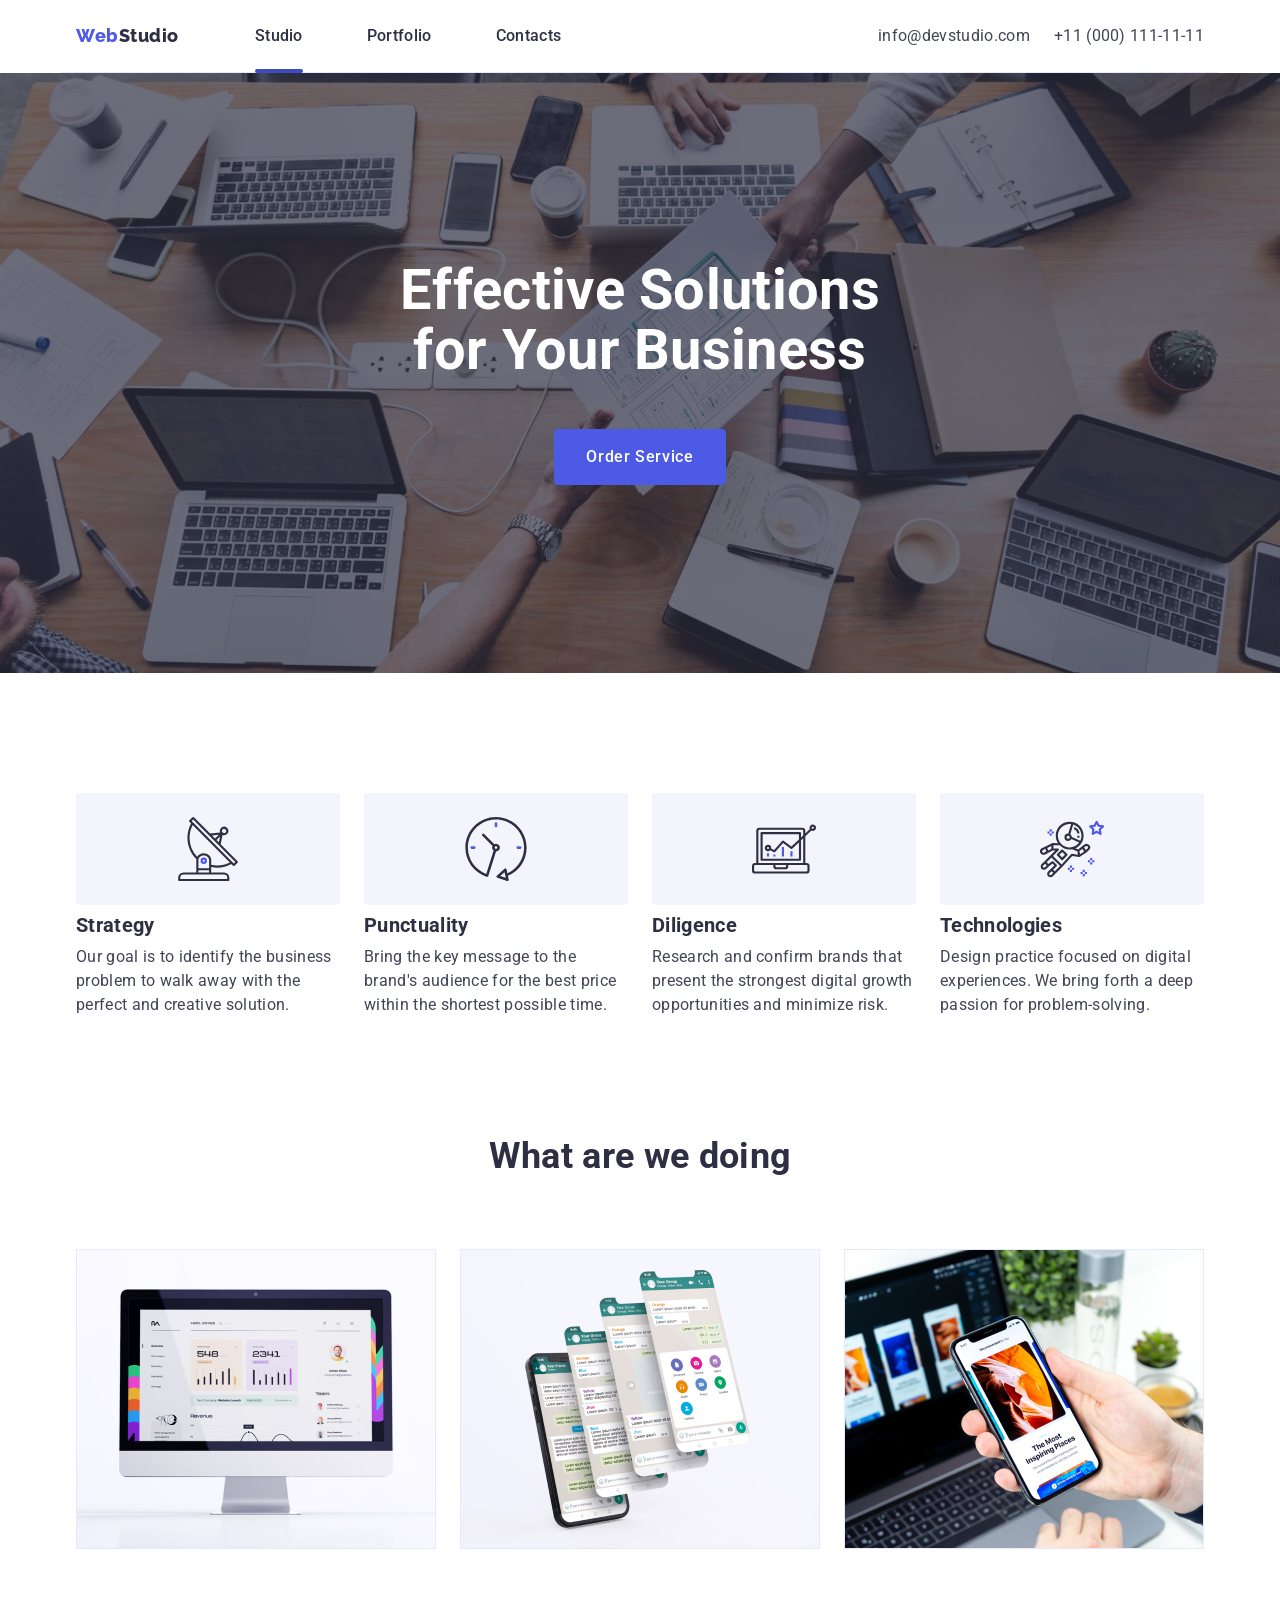
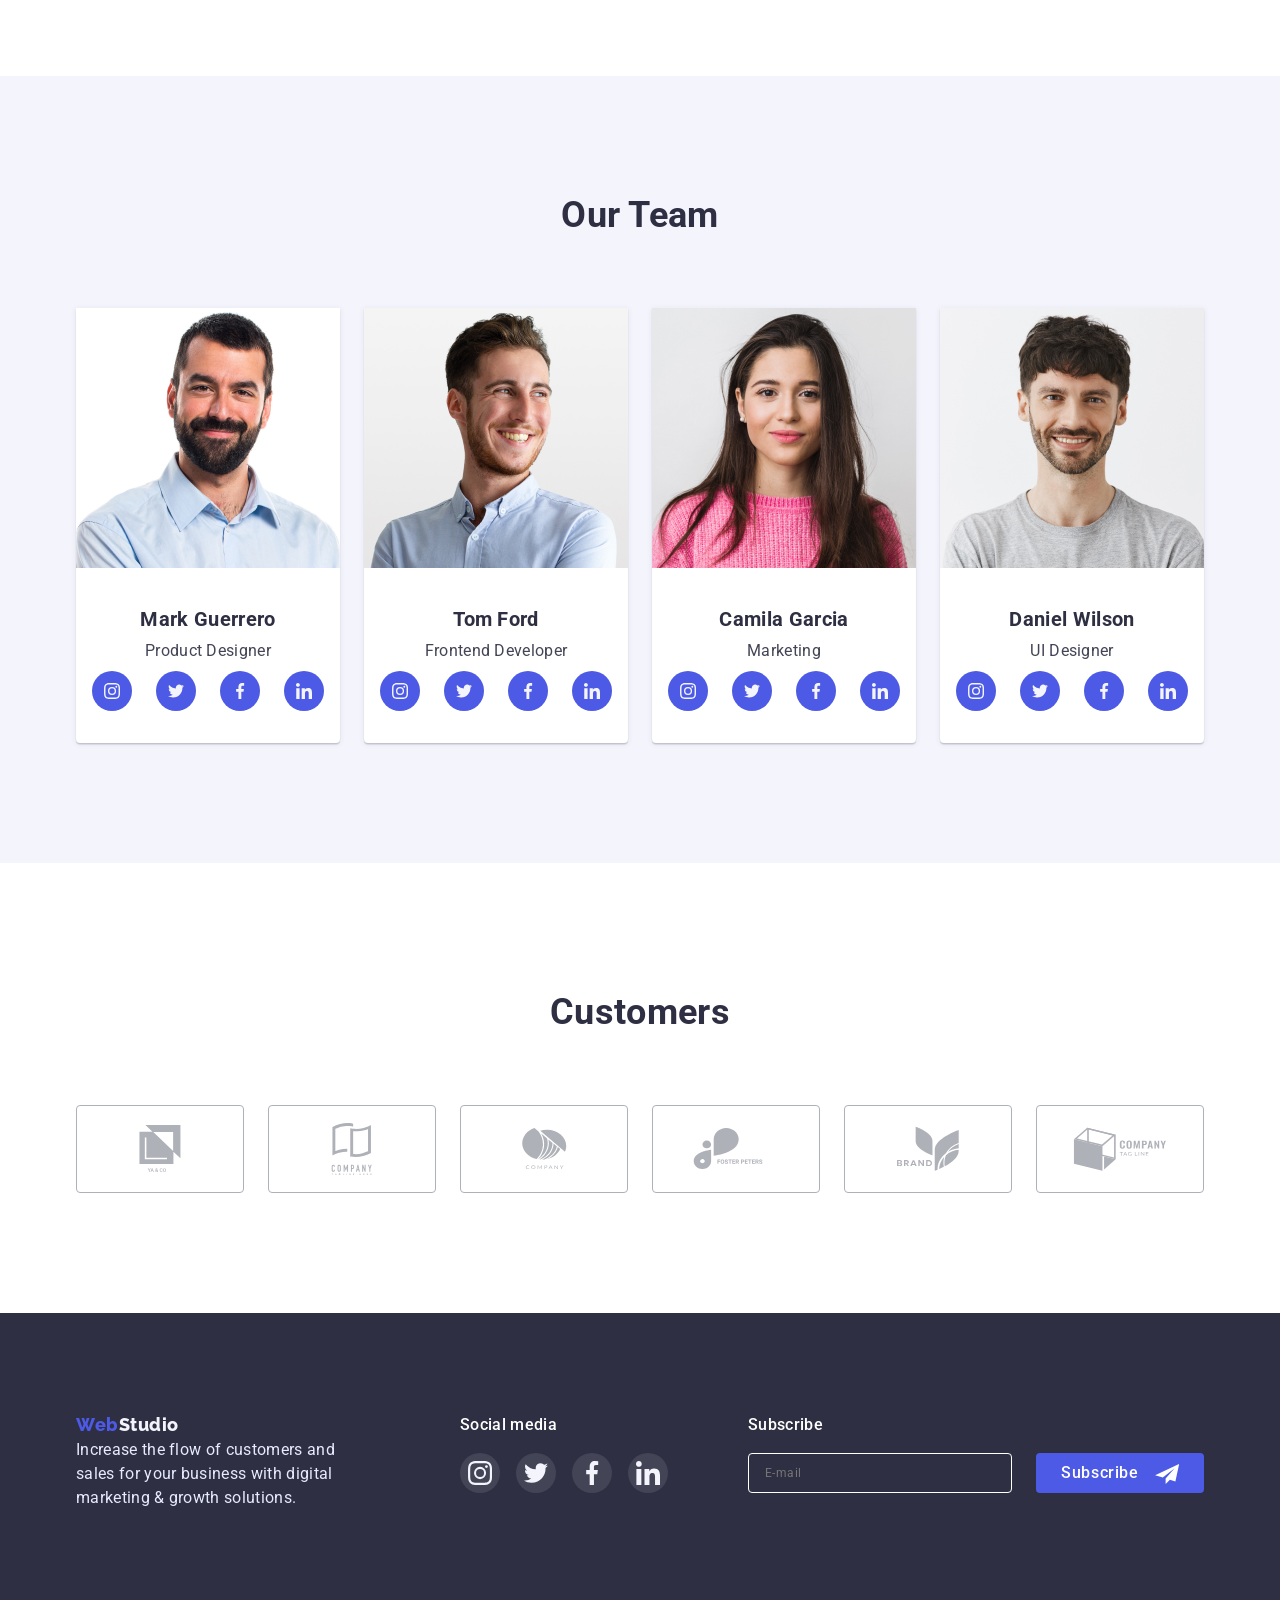
==== index.html @ b7b00cef "hw7" ====
<!DOCTYPE html>
<html lang="en">

<head>
    <meta charset="UTF-8">
    <meta http-equiv="X-UA-Compatible" content="IE=edge">
    <meta name="viewport" content="width=device-width, initial-scale=1.0">
    <title>Studio</title>
    <link rel="preconnect" href="https://fonts.googleapis.com">
    <link rel="preconnect" href="https://fonts.gstatic.com" crossorigin>
    <link href="https://fonts.googleapis.com/css2?family=Raleway:wght@800&family=Roboto:wght@400;500;700&display=swap"
        rel="stylesheet">
    <link rel="stylesheet" href="https://cdnjs.cloudflare.com/ajax/libs/modern-normalize/1.1.0/modern-normalize.min.css"
        integrity="sha512-wpPYUAdjBVSE4KJnH1VR1HeZfpl1ub8YT/NKx4PuQ5NmX2tKuGu6U/JRp5y+Y8XG2tV+wKQpNHVUX03MfMFn9Q=="
        crossorigin="anonymous" referrerpolicy="no-referrer" />
    <link rel="stylesheet" href="./css/styles.css" />

</head>

<body>
    <header class="header conteiner navigation ">

        <!-- NAV -->
        <nav class="navigation">
            <a href="./index.html" class="logo"><span class="logoferst">Web</span>Studio</a>
            <ul class="site-nav list">
                <li class="list-item "><a href="./index.html" class="link curent">Studio</a></li>

                <li class="list-item"><a href="./portfolio.html" class="link">Portfolio</a></li>

                <li class="list-item"><a href="" class="link">Contacts</a></li>
            </ul>
        </nav>

        <!-- ADRES -->
        <address class="navigation address">
            <ul class="auth-nav list">
                <li class="list-item"><a href="mailto:info@devstudio.com" class="link">info@devstudio.com</a></li>

                <li class="list-item"><a href="tel:+110001111111" class="link">+11 (000) 111-11-11</a></li>
            </ul>
        </address>
    </header>
    <main>

        <!--HERO  -->
        <section class="hero">
            <h1 class="hero-title">Effective Solutions for Your Business</h1>
            <button type="button" class="hero-btn btn" data-modal-open>Order Service</button>
        </section>


        <!-- PRIORITET AT WORK -->
        <section class="section">
            <div class="conteiner">
                <h2 class="section-title hidden">priorities at work</h2>
                <ul class="list list-prior">

                    <li class="prioritet__item ">
                        <div class="prioritet-icon">
                            <svg class="prioritet-icon-item">
                                <use href="./images/icons.svg#icon-antenna"></use>
                            </svg>
                        </div>
                        <h3 class="subtitle">Strategy</h3>
                        <p>Our goal is to identify the business
                            problem to walk away with the perfect and creative solution.</p>
                    </li>

                    <li class=" prioritet__item ">
                        <div class="prioritet-icon">
                            <svg class="prioritet-icon-item">
                                <use href="./images/icons.svg#icon-clock" class="test-item"></use>
                            </svg>
                        </div>
                        <h3 class="subtitle">Punctuality</h3>
                        <p>Bring the key message to the brand's audience for the best price within the shortest
                            possible
                            time.</p>
                    </li>

                    <li class="prioritet__item">
                        <div class="prioritet-icon">
                            <svg class="prioritet-icon-item">
                                <use href="./images/icons.svg#icon-diagram" class="test-item"></use>
                            </svg>
                        </div>
                        <h3 class="subtitle">Diligence</h3>
                        <p>Research and confirm brands that present the strongest digital growth opportunities
                            and minimize
                            risk.</p>
                    </li>

                    <li class="prioritet__item">
                        <div class="prioritet-icon">
                            <svg class="prioritet-icon-item">
                                <use href="./images/icons.svg#icon-astronaut" class="test-item"></use>
                            </svg>
                        </div>
                        <h3 class="subtitle">Technologies</h3>
                        <p>Design practice focused on digital experiences. We bring forth a deep passion for
                            problem-solving.</p>
                    </li>
                </ul>
            </div>
        </section>


        <!-- WHAT ARE WE DOING -->
        <section class="section bottom">
            <div class="conteiner">
                <h2 class="section-title">What are we doing</h2>
                <ul class="list list-fotowork ">

                    <li class="fotowork-item"><img src="./images/computer.jpg" alt="computer" width="360" height="300">
                    </li>

                    <li class="fotowork-item"><img src="./images/phone.jpg" alt="phone" width="360" height="300"></li>

                    <li class="fotowork-item"><img src="./images/computerandphone.jpg" alt="computerandphone"
                            width="360" height="300"></li>
                </ul>
            </div>
        </section>


        <!-- OUR TEAM -->
        <section class="team-section section">
            <div class="conteiner">
                <h2 class="section-title">Our Team</h2>
                <ul class="list list-team">

                    <li class="item">
                        <img src="./images/markguerrero.jpg" alt="Mark Guerrero" class="teamcard" width="264"
                            height="260">
                        <div class="cont-text-team">
                            <h3 class="subtitle">Mark Guerrero</h3>
                            <p class="text-team">Product Designer</p>
                            <ul class="list list-icon">
                                <li>
                                    <a href="#" class="linc-icon">
                                        <svg class="cont-icon-team">
                                            <use href="./images/icons.svg#icon-instagram"></use>
                                        </svg>
                                    </a>
                                </li>
                                <li>
                                    <a href="#" class="linc-icon">
                                        <svg class="cont-icon-team">
                                            <use href="./images/icons.svg#icon-twitter"></use>
                                        </svg>
                                    </a>
                                </li>
                                <li>
                                    <a href="#" class="linc-icon">
                                        <svg class="cont-icon-team">
                                            <use href="./images/icons.svg#icon-facebook"></use>
                                        </svg>
                                    </a>
                                </li>
                                <li>
                                    <a href="#" class="linc-icon">
                                        <svg class="cont-icon-team">
                                            <use href="./images/icons.svg#icon-linkedin"></use>
                                        </svg>
                                    </a>
                                </li>


                            </ul>
                        </div>

                    </li>

                    <li class="item">
                        <img src="./images/tomford.jpg" alt="Tom Ford" class="teamcard" width="264" height="260">
                        <div class="cont-text-team">
                            <h3 class="subtitle">Tom Ford</h3>
                            <p class="text-team">Frontend Developer</p>
                            <ul class="list list-icon">
                                <li>
                                    <a href="#" class="linc-icon">
                                        <svg class="cont-icon-team">
                                            <use href="./images/icons.svg#icon-instagram"></use>
                                        </svg>
                                    </a>
                                </li>
                                <li>
                                    <a href="#" class="linc-icon">
                                        <svg class="cont-icon-team">
                                            <use href="./images/icons.svg#icon-twitter"></use>
                                        </svg>
                                    </a>
                                </li>
                                <li>
                                    <a href="#" class="linc-icon">
                                        <svg class="cont-icon-team">
                                            <use href="./images/icons.svg#icon-facebook"></use>
                                        </svg>
                                    </a>
                                </li>
                                <li>
                                    <a href="#" class="linc-icon">
                                        <svg class="cont-icon-team">
                                            <use href="./images/icons.svg#icon-linkedin"></use>
                                        </svg>
                                    </a>
                                </li>


                            </ul>
                        </div>

                    </li>

                    <li class="item ">
                        <img src="./images/camilagarcia.jpg" alt="Camila Garcia" class="teamcard" width="264"
                            height="260">
                        <div class="cont-text-team">
                            <h3 class="subtitle">Camila Garcia</h3>
                            <p class="text-team">Marketing</p>
                            <ul class="list list-icon">
                                <li>
                                    <a href="#" class="linc-icon">
                                        <svg class="cont-icon-team">
                                            <use href="./images/icons.svg#icon-instagram"></use>
                                        </svg>
                                    </a>
                                </li>
                                <li>
                                    <a href="#" class="linc-icon">
                                        <svg class="cont-icon-team">
                                            <use href="./images/icons.svg#icon-twitter"></use>
                                        </svg>
                                    </a>
                                </li>
                                <li>
                                    <a href="#" class="linc-icon">
                                        <svg class="cont-icon-team">
                                            <use href="./images/icons.svg#icon-facebook"></use>
                                        </svg>
                                    </a>
                                </li>
                                <li>
                                    <a href="#" class="linc-icon">
                                        <svg class="cont-icon-team">
                                            <use href="./images/icons.svg#icon-linkedin"></use>
                                        </svg>
                                    </a>
                                </li>


                            </ul>
                        </div>


                    </li>

                    <li class="item ">
                        <img src="./images/danielwilson.jpg" alt="Daniel Wilson" class="teamcard" width="264"
                            height="260">
                        <div class="cont-text-team">
                            <h3 class="subtitle">Daniel Wilson</h3>
                            <p class="text-team">UI Designer</p>
                            <ul class="list list-icon">
                                <li>
                                    <a href="#" class="linc-icon">
                                        <svg class="cont-icon-team">
                                            <use href="./images/icons.svg#icon-instagram"></use>
                                        </svg>
                                    </a>
                                </li>
                                <li>
                                    <a href="#" class="linc-icon">
                                        <svg class="cont-icon-team">
                                            <use href="./images/icons.svg#icon-twitter"></use>
                                        </svg>
                                    </a>
                                </li>
                                <li>
                                    <a href="#" class="linc-icon">
                                        <svg class="cont-icon-team">
                                            <use href="./images/icons.svg#icon-facebook"></use>
                                        </svg>
                                    </a>
                                </li>
                                <li>
                                    <a href="#" class="linc-icon">
                                        <svg class="cont-icon-team">
                                            <use href="./images/icons.svg#icon-linkedin"></use>
                                        </svg>
                                    </a>
                                </li>


                            </ul>
                        </div>

                    </li>
                </ul>
            </div>
        </section>

        <!-- Customers -->
        <section class="section-customers">
            <div class="conteiner">
                <h2 class="section-title">Customers</h2>
                <ul class="list">
                    <li class="customers-item">
                        <a href="" class="customers-link">
                            <svg class="customers-icon-yaco">
                                <use href="./images/icons.svg#icon-yaco"></use>
                            </svg>
                        </a>
                    </li>
                    <li class="customers-item">
                        <a href="" class="customers-link">
                            <svg class="customers-icon-companytaglinehere">
                                <use href="./images/icons.svg#icon-companytaglinehere"></use>
                            </svg>
                        </a>
                    </li>
                    <li class="customers-item">
                        <a href="" class="customers-link">
                            <svg class="customers-icon-company">
                                <use href="./images/icons.svg#icon-company"></use>
                            </svg>
                        </a>
                    </li>
                    <li class="customers-item">
                        <a href="" class="customers-link">
                            <svg class="customers-icon-fosterpeters">
                                <use href="./images/icons.svg#icon-fosterpeters"></use>
                            </svg>
                        </a>
                    </li>
                    <li class="customers-item">
                        <a href="" class="customers-link">
                            <svg class="customers-icon-brand">
                                <use href="./images/icons.svg#icon-brand"></use>
                            </svg>
                        </a>
                    </li>
                    <li class="customers-item">
                        <a href="" class="customers-link">
                            <svg class="customers-icon-companytagline">
                                <use href="./images/icons.svg#icon-companytagline"></use>
                            </svg>
                        </a>
                    </li>

                </ul>
            </div>
        </section>



    </main>

    <!-- FOOTER -->
    <footer class="page-footer ">
        <div class="conteiner conteiner-footer">
            <div class="logo-footer logo-text-footer">
                <a href="./index.html" class="logo logo-footer"><span class="logoferst">Web</span>Studio</a>
                <p class="text-footer">Increase the flow of customers and
                    sales for your business with digital
                    marketing & growth
                    solutions.</p>
            </div>
            <div class="social-media logo-text-footer">
                <p class="text-footer-social">Social media</p>

                <ul class="list-icon-footer">
                    <li class="item-icon-footer">
                        <a href="" class="linc-icon-footer">
                            <svg class="cont-icon-footer">
                                <use href="./images/icons.svg#icon-instagram"></use>
                            </svg>
                        </a>
                    </li>
                    <li class="item-icon-footer">
                        <a href="" class="linc-icon-footer">
                            <svg class="cont-icon-footer">
                                <use href="./images/icons.svg#icon-twitter"></use>
                            </svg>
                        </a>
                    </li>
                    <li class="item-icon-footer">
                        <a href="" class="linc-icon-footer">
                            <svg class="cont-icon-footer">
                                <use href="./images/icons.svg#icon-facebook"></use>
                            </svg>
                        </a>
                    </li>
                    <li class="item-icon-footer">
                        <a href="" class="linc-icon-footer">
                            <svg class="cont-icon-footer">
                                <use href="./images/icons.svg#icon-linkedin"></use>
                            </svg>
                        </a>
                    </li>

                </ul>

            </div>
            <div class="footer-form">
                <form>

                    <p class="foote-form-text">Subscribe</p>
                    <div class="form-input-btn">
                        <label class="footer-form-lable">

                            <input type="email" name="user-email" class="form-input-text" placeholder="E-mail" required>
                            <!-- <span class="form-lable-text">E-mail</span> -->
                        </label>


                        <button type="submit" class="btn footer-form-btn">
                            Subscribe
                            <svg class="footer-btn-icon">
                                <use href="./images/icons.svg#icon-plane"></use>
                            </svg>
                        </button>
                    </div>
                </form>
            </div>
        </div>
    </footer>


    <!-- Modal -->
    <!-- is-hidden -->
    <div class="backdrop is-hidden" data-modal>
        <div class="modal">
            <button type="button" class="modal-close-btn" data-modal-close>
                <svg class="modal-close-btn-icon">
                    <use href="./images/icons.svg#icon-close-modal"></use>
                </svg>
            </button>
            <p class="modal-text">Leave your contacts and we will call you back</p>
            <form class="modal-form">

                <label class="modal-form-feild">
                    <span class="modal-form-input-desc">Name</span>
                    <span class="modal-form-input-icon">
                        <input type="text" name="user-name" class="modal-form-input input-name" placeholder="Name"
                            required>
                        <svg class="modal-form-icon-name">
                            <use href="./images/icons.svg#icon-person"></use>
                        </svg>
                    </span>

                </label>



                <label class="modal-form-feild">
                    <span class="modal-form-input-desc">Phone</span>
                    <span class="modal-form-input-icon">
                        <input type="tel" name="user-tel" class="modal-form-input input-tel" placeholder="Phone"
                            required>
                        <svg class="modal-form-icon">
                            <use href="./images/icons.svg#icon-phone"></use>
                        </svg>
                    </span>

                </label>



                <label class=" modal-form-feild">
                    <span class="modal-form-input-desc">Email</span>
                    <span class="modal-form-input-icon">
                        <input type="email" name="user-email" class="modal-form-input input-email" placeholder="E-mail"
                            required>
                        <svg class="modal-form-icon">
                            <use href="./images/icons.svg#icon-email"></use>
                        </svg>
                    </span>

                </label>


                <label class=" modal-form-feild-message">

                    <span class="modal-form-input-desc">Comment</span>
                    <textarea name="user-message" class="modal-form-message" placeholder="Text input"></textarea>

                </label>





                <label for="user-policy-con" class=" modal-form-feild-check">
                    <input name="user-policy" id="user-policy-con" type="checkbox" class="modal-form-check hidden">

                    <svg class="user-polic-icon">

                        <use href="./images/icons.svg#icon-Vector"></use>

                    </svg>

                    <span class="modal-form-check-desc">I accept the terms and conditions of the&nbsp;</span>
                    <a href="" class="modal-form-feild-link">Privacy Policy</a>
                </label>


                <button type="submit" class=" btn modal-form-btn-send">Send</button>
            </form>





        </div>
    </div>

    <script src="./js/modal.js"></script>
</body>

</html>
---- css/styles.css ----
/* color */
/* первичний цвет фона #FFFFFF */
/* вторичній цвет фона #F4F4FD*/
/* цвет footer #2E2F42 */
/* Logo, button Акцент-  #4D5AE5*/
/* menu, h3, h2 nav-#2E2F42 */
/* adress, p, - #434455*/


/* Text */
/* Logo- Raleway */
/* Roboto */

:root{
--body-color:#FFFFFF;
--main-text-color:#434455;
--hover-focus-color:#404BBF;
--ferstlogo-btn-color:#4D5AE5;
--logo-nav-footer-color:#2E2F42;
--fonbtn-fonsect-logofooter-color:#F4F4FD;
--textfooter-color:#E7E9FC;
--hero-fon-color:#2E2F42;
--custumer-fon:#AFB1B8;
--color-border:rgba(46, 47, 66, 0.4);
--colo-box-shadow:rgba(0, 0, 0, 0.15);
--box-shadow-color-customers:rgba(46, 47, 66, 0.08);
--form-input-color-focus:#4D5AE5;
--form-input-color-desc:#8E8F99;
--color-box-shadow-one:rgba(0, 0, 0, 0.1);
--color-box-shadow-two:rgba(0, 0, 0, 0.12);
--color-hero-bgimage:rgba(46, 47, 66, 0.7);
--color-box-shadow-teams:rgba(46, 47, 66, 0.16);
--color-box-shadow-btn-focus:rgba(0, 0, 0, 0.08);
--color-box-shadow-item:rgba(46, 47, 66, 0.16);
--color-footer-icon:rgba(255, 255, 255, 0.1);
--color-footer-icon-focus:#31D0AA;
--color-modal-bagraund:#FCFCFC;
--modal-box-shadow-one:rgba(0, 0, 0, 0.14);
--modal-box-shadow:rgba(0, 0, 0, 0.2);
--transit:250ms cubic-bezier(0.4, 0, 0.2, 1);
}
.conteiner{
    margin: 0 auto;
    max-width: 1158px;
    padding: 0 15px;
    /* background-color: #b6b7b9; */
    
    
}
.header{
    border-bottom: 1px solid var(--textfooter-color);
}

body {
    background-color: var(--body-color);
    color: var(--main-text-color);
    font-family: Roboto, sans-serif;
    letter-spacing: 0.02em;
    font-size: 16px;
    line-height: 1.5;
      
}
/* h1,h2,h3, p{
    margin: 0;
    padding: 0;
} */

.list{
    display: flex;
    padding: 0;
    margin: 0;
    list-style: none;
    gap: 24px;
    flex-wrap: wrap;
    /* outline: 1px solid; */
}

.btn{
 border-radius: 4px;
border: 1px solid transparent;

    letter-spacing: 0.04em;
    font-family: inherit;
    font-weight: 500;
    font-size: 16px;
    line-height: 1.5;
    text-align: center;
    cursor: pointer;
}

.hidden {
    
            position: absolute;
            width: 1px;
            height: 1px;
            margin: -1px;
            border: 0;
            padding: 0;
            white-space: nowrap;
            clip-path: inset(100%);
            clip: rect(0 0 0 0);
            overflow: hidden;
        
}

.link{
text-decoration: none;
}

.list-item{
    position: relative;
}


.curent::after{
position: absolute;
content: '';
border-bottom: 4px solid var(--hover-focus-color);
border-radius: 2px;
   width: 100%;
   bottom:-1px;
   left: 0;
}

.navigation{
    display: flex;
    align-items: center;
}

p{
    margin-top: 0;
    margin-bottom: 0;
    color:var(--main-text-color);
}

/* .list-team .subtitle{
    padding-top: 32px;
} */
/* .teamcard, .workcard{
    margin-bottom: 32px;
} */



/* NAW AND FOOTER */
.logo{
    color:var(--logo-nav-footer-color);
    font-family: Raleway, sans-serif;
    letter-spacing: 0.03em;
    font-weight: 800;
    font-size: 18px;
    line-height: 1.33;
    text-decoration: none;
}
.logoferst{
    color:var(--ferstlogo-btn-color);

}


/* Site nav */
.site-nav{
    margin-left: 76px;
}
.site-nav .list-item:not(:last-child){
    margin-right: 40px;
}
.site-nav .link{
 display: block;
 padding-top: 24px;
 padding-bottom: 24px;

 color:var(--logo-nav-footer-color);
 font-weight: 500;
 font-size: 16px;
 line-height: 1.5;  

transition: color var(--transit);
}

.site-nav .link:hover, 
.site-nav .link:focus{
    
 color: var(--hover-focus-color);
 
}



/* Auth nav */

.address{
    margin-left: auto;
}
.auth-nav {
    display: flex;
    
}

.auth-nav .link{
 display: block;
 padding-top: 24px;
 padding-bottom: 24px;

 color:var(--main-text-color);
 line-height: 1.5;
 font-style: normal;    

transition: color var(--transit);
}

.auth-nav .link:hover, 
.auth-nav .link:focus
{
    color: var(--hover-focus-color);
}


/* hero */
.hero{
height: 600px;
max-width: 1440px;
padding-top: 188px;
margin-left: auto;
margin-right: auto;


 background-color: var(--logo-nav-footer-color);
 background-image:linear-gradient(to right, var(--color-hero-bgimage), var(--color-hero-bgimage)), URL('../images/heroimg.jpg');
 background-repeat: no-repeat;
 background-position: center;
 background-size: cover;
 text-align: center;  
}

.hero-title{   
    color:var(--body-color); 
    font-size: 56px;
    line-height: 1.07;
    max-width: 496px;
    margin: 0 auto 48px;
}


/* Button Studio */
/* Button Hero */
.hero-btn{
min-width: 169px;
padding-left:  31px;
padding-right: 31px;
min-height: 56px;
margin-bottom: 188px;
transition: background-color var(--transit);
background-color: var(--ferstlogo-btn-color);
color: var(--body-color);

}

.hero-btn:hover {
    background-color: var(--hover-focus-color);
}


/* section */
.subtitle{
margin-top: 0;
margin-bottom: 8px;

color: var(--logo-nav-footer-color);
font-size: 20px;
line-height: 1.2;
}

.section{
    padding-top: 120px;
    /* margin-top: 120px; */
}

.bottom{
    padding-bottom: 120px;
}




.section-title{
margin-top: 0;
margin-bottom: 72px;

    color:var(--logo-nav-footer-color);
    /* font-weight: 700; */
    font-size: 36px;
    line-height: 1.11;
    text-align: center;  
}



.fotowork-item{
    flex-basis: calc((100% - 48px)/3);
}




.team-section {
padding-top: 120px;
padding-bottom: 120px;

    background-color: var(--fonbtn-fonsect-logofooter-color);
}

.list-team .item {
    flex-basis: calc((100% - 72px)/4);
    justify-content: space-between;
    text-align: center;
    background-color: var(--body-color);
    box-shadow: 0px 1px 6px var(--box-shadow-color-customers), 
    0px 1px 1px var(--color-box-shadow-teams), 
    0px 2px 1px var(--box-shadow-color-customers);
    border-radius: 0px 0px 4px 4px;
}
/* .list-team .subtitle{
    padding-top:32px;
} */

.cont-text-team{
    padding: 32px 16px;
    
    
}

.list-icon{
    /* display: flax; */
    justify-content: center;
    margin-top: 8px;
}

.linc-icon {
    display: flex;
    justify-content: center;
    align-items: center;
    background-color: var(--ferstlogo-btn-color);
    border-radius: 50%;
    width: 40px;
    height: 40px;
transition: background-color var(--transit);
}
.linc-icon:hover,
.linc-icon:focus{
    background-color: var(--hover-focus-color);
}

/* .linc-icon:hover .cont-icon-team,
.linc-icon:focus .cont-icon-team {
    fill: var(--fonbtn-fonsect-logofooter-color);
    
} */



.cont-icon-team {

    width: 16px;
    height: 16px;
    fill: var(--fonbtn-fonsect-logofooter-color);
}


.prioritet__item{
    flex-basis: calc((100% - 72px)/4);
min-width: 250px;
}

.prioritet-icon{
    background-color: var(--fonbtn-fonsect-logofooter-color);
    text-align: center;
    padding-top: 24px;
    padding-bottom: 24px;
    border-radius: 4px;
    margin-bottom: 8px;
    height: 112px;
    display: flex;
    justify-content: center;
    align-items: center;
}


.prioritet-icon-item{
    width: 64px;
    height: 64px;
    display: block;
    
}



.section-customers{
    padding-top: 130px;
    padding-bottom: 120px;
}




.customers-item{
    flex-basis: calc((100% - 120px)/6);
    min-width: 168px;
}

.customers-link{
    display: flex;
    justify-content: center;
    align-items: center;
    
    height: 88px;
    border: 1px solid var(--custumer-fon);
    border-radius: 4px;
    transition: border var(--transit);
    
}

.customers-link:hover,
.customers-link:focus{
border: 1px solid var(--hover-focus-color);
}

.customers-icon-yaco {
    /* width: 41px; */
    height: 46.97px;
    fill: var(--custumer-fon);
    transition: fill var(--transit);
}

.customers-link:hover .customers-icon-yaco,
.customers-link:focus .customers-icon-yaco
{
  fill:var(--hover-focus-color);
}




.customers-icon-companytaglinehere{
    /* width: 40; */
    height: 52px;
    fill: var(--custumer-fon);
    transition: fill var(--transit);
}

.customers-link:hover .customers-icon-companytaglinehere,
.customers-link:focus .customers-icon-companytaglinehere {
    fill:  var(--hover-focus-color);
}



.customers-icon-company{
    /* width: 44px; */
    height: 41px;
    fill: var(--custumer-fon);
    transition: fill var(--transit);
}

.customers-link:hover .customers-icon-company,
.customers-link:focus .customers-icon-company {
    fill:  var(--hover-focus-color);
}





.customers-icon-fosterpeters{
    /* width: 84px; */
    height: 41px;
    fill: var(--custumer-fon);
    transition: fill var(--transit);
}

.customers-link:hover .customers-icon-fosterpeters,
.customers-link:focus .customers-icon-fosterpeters {
    fill:  var(--hover-focus-color);
}



.customers-icon-brand{
    /* width: 63px; */
    height: 45px;
    fill: var(--custumer-fon);
    transition: fill var(--transit);
}

.customers-link:hover .customers-icon-brand,
.customers-link:focus .customers-icon-brand {
    fill:  var(--hover-focus-color);
}


.customers-icon-companytagline{
    /* width: 94px; */
    height: 44px;
    fill: var(--custumer-fon);
    transition: fill var(--transit);
}

.customers-link:hover .customers-icon-companytagline,
.customers-link:focus .customers-icon-companytagline {
    fill:  var(--hover-focus-color);
}






/* button Portfolio */

.filter{
    justify-content: center;
    
}



.section-btn{
    min-height: 48px;
    padding-left: 23px;
    padding-right: 23px;
    

    background-color: var(--fonbtn-fonsect-logofooter-color);
    color:var(--ferstlogo-btn-color);
    border-color: var(--textfooter-color); 
    box-shadow: none;

    transition: background-color var(--transit), 
    color var(--transit),
    box-shadow var(--transit);

}

.section-btn:hover, 
.section-btn:focus{
    background-color: var(--hover-focus-color);
   
    color: var(--body-color);
    
    box-shadow: 0px 3px 1px var(--color-box-shadow-one), 
    0px 2px 1px var(--color-box-shadow-btn-focus), 
    0px 2px 2px var(--color-box-shadow-two);
    
}

.section-btn-ferst{
    min-width: 69px;
}
.section-btn-second {
    min-width: 116px;
}

.section-btn-third {
    min-width: 79px;
}

.section-btn-fourth{
    min-width: 101px;
}

.section-btn-fifth{
    min-width: 126px;
}

.section-filter{
    padding-top: 96px;
    padding-bottom: 120px
}



.list-result{
    margin-top: 72px;
    
}

.list-result .item{
flex-basis: calc((100% - 48px)/3);
box-shadow: none;
transition: box-shadow var(--transit);

}

.list-result .item:hover{
box-shadow: 0px 1px 6px var(--box-shadow-color-customers), 
0px 1px 1px var(--color-box-shadow-item), 
0px 2px 1px var(--box-shadow-color-customers);
}

.list-result .border{
    padding: 32px 16px;
    
}



.list-result-link:hover .textfon,
.list-result-link:focus .textfon{
transform: translate(0, 0);
}


.textfon{
    
    position: absolute;
    top:0;
    left: 0;
    transform: translate(0,100%);
    transition: transform var(--transit);
    width: 100%;
    height: 100%;
    overflow: auto;
    padding-top: 40px;
    padding-left: 32px;
    padding-right: 32px;
    line-height: 1.5;
    letter-spacing: 0.02em;
    color: var(--fonbtn-fonsect-logofooter-color);
     background-color: var(--ferstlogo-btn-color);
}

.wrapper{
    position: relative;
    overflow: hidden;
}



.workcard{
     display: block;
     max-width: 100%;
     height: auto;
}



/* footer */

.page-footer{
padding-top: 100px;
padding-bottom: 100px;

background-color: var(--logo-nav-footer-color);;
}
.logo-footer{
    margin-bottom: 16px;
    color:var(--fonbtn-fonsect-logofooter-color);
}
.text-footer{
    width: 264px;
    color:var(--textfooter-color);
}


.conteiner-footer{
    display: flex;
    /* gap:120px; */
    flex-wrap: wrap;
}

.social-media{
    margin-left: 120px;
}

.text-footer-social{
    margin-bottom: 16px;

    font-weight: 500;
        font-size: 16px;
        line-height: 1.5;
        letter-spacing: 0.02em;
    
        color: var(--body-color);
}



.list-icon-footer{
    display: flex;
        padding: 0;
        margin: 0;
        list-style: none;
        gap: 16px;
        flex-wrap: wrap;
        min-width: 208px;
}
.linc-icon-footer {
    display: flex;
    justify-content: center;
    align-items: center;
    background-color: var(--color-footer-icon);

    border-radius: 50%;
    width: 40px;
    height: 40px;
transition: background-color var(--transit);
}

.linc-icon-footer:hover,
.linc-icon-footer:focus{
    background-color:var(--color-footer-icon-focus);
}

.cont-icon-footer {

    width: 24px;
    height: 24px;
    fill:var(--fonbtn-fonsect-logofooter-color);
}


.footer-form{
    display: flex;
    flex-direction: column;
    margin-left: 80px;
    margin-right: 0;
}

.foote-form-text{
    margin-bottom: 16px;
    
        font-weight: 500;
        font-size: 16px;
        line-height: 1.5;
        letter-spacing: 0.02em;
    
        color: var(--body-color);
}

.footer-form-lable{
    display: contents;
    /* position: relative; */
    
    /* min-height: 40px;
        min-width: 264px; */
}
.form-input-btn {
    display: flex;
    position: relative;
    /* min-width: 453; */
    flex-wrap: wrap;
    transition: transform var(--transit);
}

.form-lable-text{
    position: absolute;
top:8px;    
left: 16px;

font-weight: 400;
font-style: normal;
font-size: 12px;
line-height: 2;
letter-spacing: 0.04em;

    color: var(--body-color);
}

.form-input-text:focus + .form-lable-text,
.form-input-text:not(:placeholder-shown) + .form-lable-text{
    transform: translateX(-56px);
    /* left:-52px */
}


.form-input-text{
    min-height: 40px;
    min-width: 264px;
    background-color: var(--hero-fon-color);
    border: 1px solid var(--body-color);
    border-radius: 4px;
    padding-left: 16px;
    outline: none;


    font-weight: 400;
        font-style: normal;
        font-size: 12px;
        line-height: 2;
        letter-spacing: 0.04em;
        color: var(--body-color);
    
}
.footer-form-btn{
position: relative;
min-width: 165px;
padding-left: 24px;
padding-right: 64px;
min-height: 40px;
margin-left: 24px;
transition: background-color var(--transit);
background-color: var(--ferstlogo-btn-color);
color: var(--body-color);
}

.footer-form-btn:hover, 
.footer-form-btn:focus{
background: var(--hover-focus-color);
box-shadow: 0px 4px 4px var(--colo-box-shadow);
}

.footer-btn-icon{
    position: absolute;
    top:10px;
    right: 24px;
    width: 24px;
    height: 20px;
}
/* ---------Modal Window--------- */
.backdrop{
    position: fixed;
    top: 0;
    left: 0;
    width: 100%;
    height: 100%;
    z-index: 100;
    background: var(--color-border);
transition: opacity var(--transit),
visibility var(--transit);
}

.backdrop.is-hidden{
    opacity: 0;
    visibility: hidden;
    pointer-events: none;
}

.backdrop.is-hidden .modal{
    transform: translate(-50%, -50%) scale(1.2);
}
.modal{
    /* position: relative; */
    max-width: 408px;
    width: 100%;
    height: 584px;
    position:absolute;
    top:50%;
    left: 50%;
    transform: translate(-50%, -50%);
    padding: 72px 24px 24px;
    background: var(--color-modal-bagraund);
    box-shadow: 0px 1px 1px var(--modal-box-shadow-one), 
    0px 1px 3px var(--color-box-shadow-two), 0px 2px 1px var(--modal-box-shadow);
    border-radius: 4px;
    transition: transform var(--transit);
}
.modal-close-btn-icon{
    width: 8px;
    height: 8px;
    transition: fill var(--transit);

}

.modal-close-btn{
    position: absolute;
    top:24px;
    right: 24px;
    display: flex;
    width: 24px;
    height: 24px;
    padding: 0;
    background-color: var(--textfooter-color);
    border: 1px solid var(--color-box-shadow-one);
    justify-content: center;
    align-items: center;
    border-radius: 50%;
    transition: background-color var(--transit);
    cursor: pointer;
}

.modal-close-btn:hover ,
.modal-close-btn:focus {
    background-color:var(--hover-focus-color);
}

.modal-close-btn:hover .modal-close-btn-icon,
.modal-close-btn:focus .modal-close-btn-icon{
    fill:var(--body-color);
}

.modal-text{
    margin-bottom: 16px;
    width: 100%;
    font-weight: 500;
        line-height: 1.5;
        text-align: center;
        letter-spacing: 0.02em;
        color: var(--logo-nav-footer-color);

      
}

.modal-form{
    display: flex;
    flex-direction: column;
}

.modal-form-input{
    display: block;
    width: 100%;
    height: 40px;
    padding-left: 38px;
    border: 1px solid var(--color-border);
        border-radius: 4px;
        font-size: 18px;
        transition: border var(--transit);
}

.modal-form-input:placeholder-shown{
    font-size: 12px;
    line-height: 1.17;
    letter-spacing: 0.04em;
    color: var(--color-border);
    
    padding-left: 38px;
}
.modal-form-input-desc{
    display: block;
    font-style: normal;
        font-weight: 400;
        font-size: 12px;
        line-height: 1.17;  
        letter-spacing: 0.04em;
        color: var(--form-input-color-desc);
        margin-bottom: 4px;
}

.modal-form-feild{
    margin-bottom: 8px;
}

.modal-form-feild-message{
    margin-bottom: 16px;
}

.modal-form-message{
    display: block;
    resize: none;
    width: 100%;
        height: 120px;
        font-size: 18px;
        padding-top: 8px;
            padding-left: 16px;
            border-radius: 4px;
    outline:none;
}

.modal-form-message:focus{
    outline: none;
        border: 1px solid var(--ferstlogo-btn-color);
}


.modal-form-message:placeholder-shown{
    font-size: 12px;
    line-height: 1.17;
    letter-spacing: 0.04em;
    color: var(--color-border);
    padding-top: 8px;
    padding-left: 16px;
}

.modal-form-input-icon{
    display: block;
    position: relative;
}



.modal-form-icon-name{
    position: absolute;
    top: 11px;
        left: 16px;
       
    width:18px ;
    height: 18px;
    fill: var(--logo-nav-footer-color);
    transition: fill var(--transit);
}

.modal-form-icon{
    position: absolute;
    width: 18px;
    height: 24px;
    top:8px;
    left: 16px;
    fill:var(--logo-nav-footer-color);
    transition: fill var(--transit);
    outline: none;
   
}
.modal-form-input:focus
{
    outline: none;
    color: var(--form-input-color-focus);
    
    border: 1px solid var(--ferstlogo-btn-color);
}
.modal-form-input:focus + .modal-form-icon{
    fill:var(--ferstlogo-btn-color);
}

.modal-form-input:focus + .modal-form-icon-name{
fill: var(--ferstlogo-btn-color);
}




.modal-form-feild-link{
    font-style: normal;
        font-weight: 400;
        font-size: 12px;
        line-height: 1.17;
        letter-spacing: 0.04em;
        color: var(--ferstlogo-btn-color);
}

.modal-form-check-desc{
    font-style: normal;
        font-weight: 400;
        font-size: 12px;
        line-height: 1.17;
        letter-spacing: 0.04em;
        color: var(--form-input-color-desc);
}



/* .modal-form-check{
    display:flex;
margin-bottom: 24px;
} */

.modal-form-feild-check{
    margin-bottom: 24px;
    display: flex;
    align-items: center;
}


.modal-form-btn-send{
    min-width: 169px;
    align-self: center;
    color: var(--body-color);
    background: var(--ferstlogo-btn-color);
     box-shadow: 0px 4px 4px var(--colo-box-shadow);
     padding: 16px 32px;
    
}


.user-polic-icon{
    /* display: block; */
    margin-right: 8px;
    width: 16px;
    height: 16px;

    border: 1px solid var(--color-border);
        border-radius: 2px;
        fill:transparent;
        cursor: pointer;
        padding: 3px 2px;
}
.modal-form-check:checked + .user-polic-icon{
    fill:var(--fonbtn-fonsect-logofooter-color);
    background-color: var(--hover-focus-color);
    border: 1px solid var(--hover-focus-color);
}
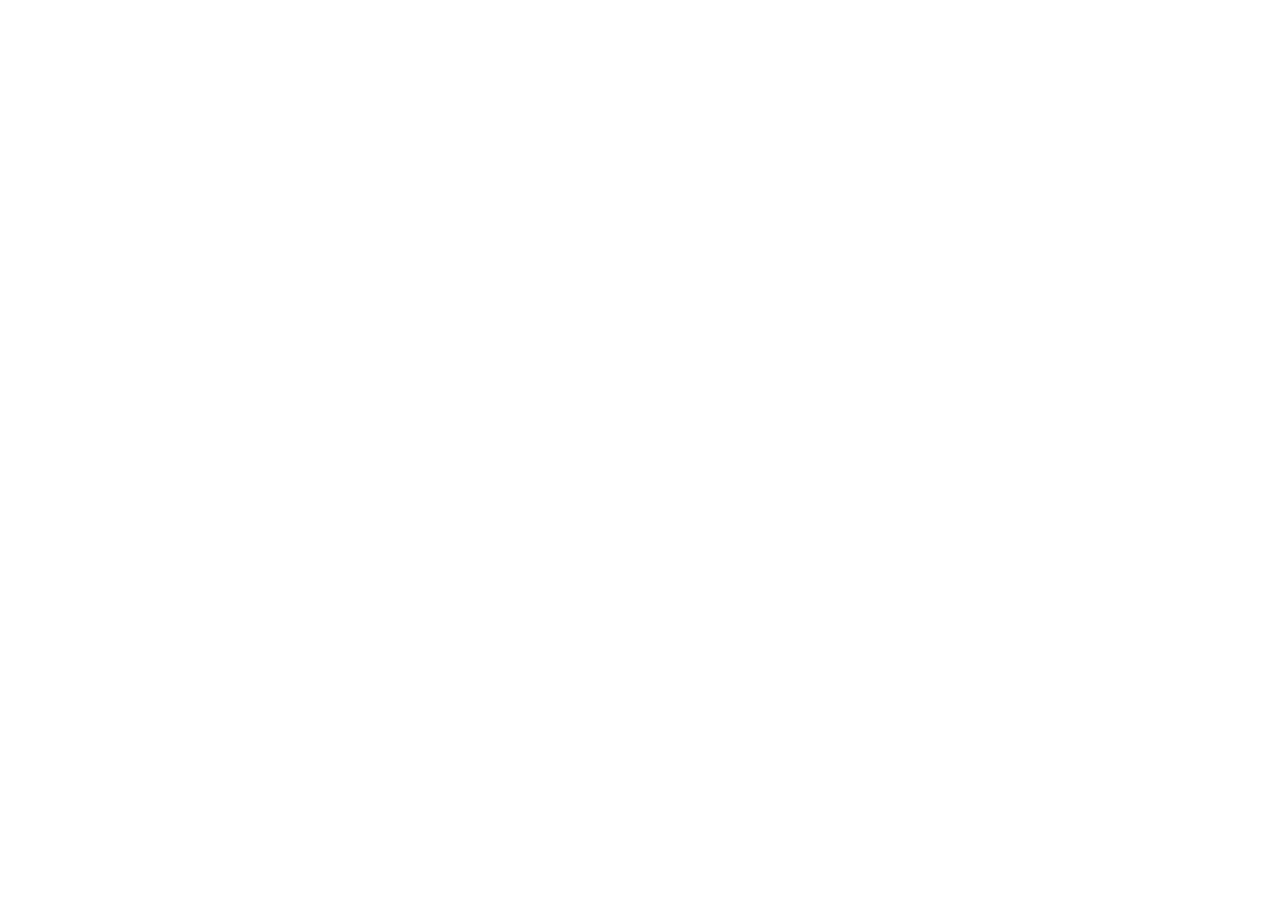
==== commit c5df3ed2: "adap hero prior" ====
--- a/index.html
+++ b/index.html
@@ -14,14 +14,15 @@
         integrity="sha512-wpPYUAdjBVSE4KJnH1VR1HeZfpl1ub8YT/NKx4PuQ5NmX2tKuGu6U/JRp5y+Y8XG2tV+wKQpNHVUX03MfMFn9Q=="
         crossorigin="anonymous" referrerpolicy="no-referrer" />
     <link rel="stylesheet" href="./css/styles.css" />
+    <link rel="stylesheet" href="./css/media.css" />
 
 </head>
 
 <body>
-    <header class="header conteiner navigation ">
-
-        <!-- NAV -->
-        <nav class="navigation">
+    <!-- <header class="header conteiner navigation "> -->
+
+    <!-- NAV -->
+    <!-- <nav class="navigation">
             <a href="./index.html" class="logo"><span class="logoferst">Web</span>Studio</a>
             <ul class="site-nav list">
                 <li class="list-item "><a href="./index.html" class="link curent">Studio</a></li>
@@ -30,28 +31,28 @@
 
                 <li class="list-item"><a href="" class="link">Contacts</a></li>
             </ul>
-        </nav>
-
-        <!-- ADRES -->
-        <address class="navigation address">
+        </nav> -->
+
+    <!-- ADRES -->
+    <!-- <address class="navigation address">
             <ul class="auth-nav list">
                 <li class="list-item"><a href="mailto:info@devstudio.com" class="link">info@devstudio.com</a></li>
 
                 <li class="list-item"><a href="tel:+110001111111" class="link">+11 (000) 111-11-11</a></li>
             </ul>
         </address>
-    </header>
+    </header> -->
     <main>
 
         <!--HERO  -->
-        <section class="hero">
+        <!-- <section class="hero">
             <h1 class="hero-title">Effective Solutions for Your Business</h1>
             <button type="button" class="hero-btn btn" data-modal-open>Order Service</button>
-        </section>
+        </section> -->
 
 
         <!-- PRIORITET AT WORK -->
-        <section class="section">
+        <!-- <section class="section">
             <div class="conteiner">
                 <h2 class="section-title hidden">priorities at work</h2>
                 <ul class="list list-prior">
@@ -103,11 +104,11 @@
                     </li>
                 </ul>
             </div>
-        </section>
+        </section> -->
 
 
         <!-- WHAT ARE WE DOING -->
-        <section class="section bottom">
+        <!-- <section class="section bottom">
             <div class="conteiner">
                 <h2 class="section-title">What are we doing</h2>
                 <ul class="list list-fotowork ">
@@ -121,11 +122,11 @@
                             width="360" height="300"></li>
                 </ul>
             </div>
-        </section>
+        </section> -->
 
 
         <!-- OUR TEAM -->
-        <section class="team-section section">
+        <!-- <section class="team-section section">
             <div class="conteiner">
                 <h2 class="section-title">Our Team</h2>
                 <ul class="list list-team">
@@ -299,10 +300,10 @@
                     </li>
                 </ul>
             </div>
-        </section>
+        </section> -->
 
         <!-- Customers -->
-        <section class="section-customers">
+        <!-- <section class="section-customers">
             <div class="conteiner">
                 <h2 class="section-title">Customers</h2>
                 <ul class="list">
@@ -351,23 +352,23 @@
 
                 </ul>
             </div>
-        </section>
+        </section> -->
 
 
 
     </main>
 
     <!-- FOOTER -->
-    <footer class="page-footer ">
-        <div class="conteiner conteiner-footer">
+    <!-- <footer class="page-footer "> -->
+    <!-- <div class="conteiner conteiner-footer">
             <div class="logo-footer logo-text-footer">
                 <a href="./index.html" class="logo logo-footer"><span class="logoferst">Web</span>Studio</a>
                 <p class="text-footer">Increase the flow of customers and
                     sales for your business with digital
                     marketing & growth
                     solutions.</p>
-            </div>
-            <div class="social-media logo-text-footer">
+            </div> -->
+    <!-- <div class="social-media logo-text-footer">
                 <p class="text-footer-social">Social media</p>
 
                 <ul class="list-icon-footer">
@@ -402,17 +403,17 @@
 
                 </ul>
 
-            </div>
-            <div class="footer-form">
+            </div> -->
+    <!-- <div class="footer-form">
                 <form>
 
                     <p class="foote-form-text">Subscribe</p>
                     <div class="form-input-btn">
                         <label class="footer-form-lable">
 
-                            <input type="email" name="user-email" class="form-input-text" placeholder="E-mail" required>
-                            <!-- <span class="form-lable-text">E-mail</span> -->
-                        </label>
+                            <input type="email" name="user-email" class="form-input-text" placeholder="E-mail" required> -->
+    <!-- <span class="form-lable-text">E-mail</span> -->
+    <!-- </label>
 
 
                         <button type="submit" class="btn footer-form-btn">
@@ -423,9 +424,9 @@
                         </button>
                     </div>
                 </form>
-            </div>
-        </div>
-    </footer>
+            </div> -->
+    <!-- </div> -->
+    <!-- </footer> -->
 
 
     <!-- Modal -->
--- a/css/styles.css
+++ b/css/styles.css
@@ -41,7 +41,7 @@
 }
 .conteiner{
     margin: 0 auto;
-    max-width: 1158px;
+    /* max-width: 1158px; */
     padding: 0 15px;
     /* background-color: #b6b7b9; */
     
@@ -70,15 +70,16 @@
     padding: 0;
     margin: 0;
     list-style: none;
-    gap: 24px;
+    gap: 72px;
+    /* gap: 24px; */
     flex-wrap: wrap;
     /* outline: 1px solid; */
 }
 
 .btn{
  border-radius: 4px;
-border: 1px solid transparent;
-
+/* border: 1px solid transparent; */
+border: transparent;
     letter-spacing: 0.04em;
     font-family: inherit;
     font-weight: 500;
@@ -130,7 +131,9 @@
 p{
     margin-top: 0;
     margin-bottom: 0;
+    font-weight: 500;
     color:var(--main-text-color);
+  
 }
 
 /* .list-team .subtitle{
@@ -218,9 +221,10 @@
 
 /* hero */
 .hero{
-height: 600px;
-max-width: 1440px;
-padding-top: 188px;
+height: auto;
+width: 100%;
+padding-top: 112px;
+padding-bottom: 112px;
 margin-left: auto;
 margin-right: auto;
 
@@ -235,10 +239,10 @@
 
 .hero-title{   
     color:var(--body-color); 
-    font-size: 56px;
-    line-height: 1.07;
-    max-width: 496px;
-    margin: 0 auto 48px;
+    font-size: 36px;
+    line-height: 1.11;
+    max-width: 320px;
+    margin: 0 auto 72px;
 }
 
 
@@ -246,13 +250,13 @@
 /* Button Hero */
 .hero-btn{
 min-width: 169px;
-padding-left:  31px;
-padding-right: 31px;
+padding: 16px 32px;
 min-height: 56px;
-margin-bottom: 188px;
+/* margin-bottom: 112px; */
 transition: background-color var(--transit);
 background-color: var(--ferstlogo-btn-color);
 color: var(--body-color);
+box-shadow: 0px 4px 4px var(--colo-box-shadow);
 
 }
 
@@ -267,12 +271,15 @@
 margin-bottom: 8px;
 
 color: var(--logo-nav-footer-color);
-font-size: 20px;
-line-height: 1.2;
+font-size: 36px;
+line-height: 1.11;
+text-align: center;
 }
 
 .section{
-    padding-top: 120px;
+    padding-top: 96px;
+    padding-bottom: 96px;
+    /* padding-top: 120px; */
     /* margin-top: 120px; */
 }
 
@@ -367,10 +374,7 @@
 }
 
 
-.prioritet__item{
-    flex-basis: calc((100% - 72px)/4);
-min-width: 250px;
-}
+
 
 .prioritet-icon{
     background-color: var(--fonbtn-fonsect-logofooter-color);
@@ -383,6 +387,7 @@
     display: flex;
     justify-content: center;
     align-items: center;
+    
 }
 
 
--- a/css/media.css
+++ b/css/media.css
@@ -0,0 +1,120 @@
+@media screen and (min-width: 428px) {
+    .conteiner{
+        width: 428px;
+    }
+    
+    .hero{
+        width: 428px;
+    }
+
+    
+
+}
+
+
+/* PRIORITET AT WORK */
+
+
+@media screen and (max-width: 1157px) {
+    .prioritet-icon{
+        display: none;
+    }
+    .bottom{
+    display: none;
+    }
+
+
+        
+}
+
+@media screen and (min-width: 768px) {
+    .conteiner {
+            width: 768px;
+        }
+
+        /* HERO */
+
+    .hero {
+            width: 768px;
+        }
+
+     .hero-title {
+   
+    font-weight: 700;
+    font-size: 56px;
+    line-height: 1.07;
+    max-width: 496px;
+        margin: 0 auto 36px;
+    }
+
+        /* PRIORITET AT WORK */
+     .list {
+            gap: 24px;
+            row-gap: 74px;
+        }
+    
+    .prioritet__item {
+            flex-basis: calc((100% - 24px) / 2);
+            /* min-width: 250px; */
+        }
+
+        
+
+        .subtitle{
+            text-align: start;
+        }
+}
+
+
+@media screen and (min-width: 1158px) {
+    .conteiner {
+        width: 1158px;
+    }
+
+    .section{
+         padding-top: 120px;
+        padding-bottom: 120px;
+    }
+
+    .list{
+
+    }
+
+        /* HERO */
+    
+        .hero {
+            width: 1158px;
+            padding-top: 188px;
+            padding-bottom: 188px;
+        }
+    
+        .hero-title {
+    
+            font-weight: 700;
+            font-size: 56px;
+            line-height: 1.07;
+            max-width: 496px;
+            margin: 0 auto 48px;
+        }
+
+         /* PRIORITET AT WORK */
+    .prioritet__item {
+        flex-basis: calc((100% - 24px) / 5);
+         min-width: 264px;
+    }
+
+    .subtitle{
+        font-size: 20px;
+        line-height: 1.2;
+        font-weight: 500;
+    }
+
+    p{
+        font-weight: 400;
+    }
+
+
+
+
+
+}
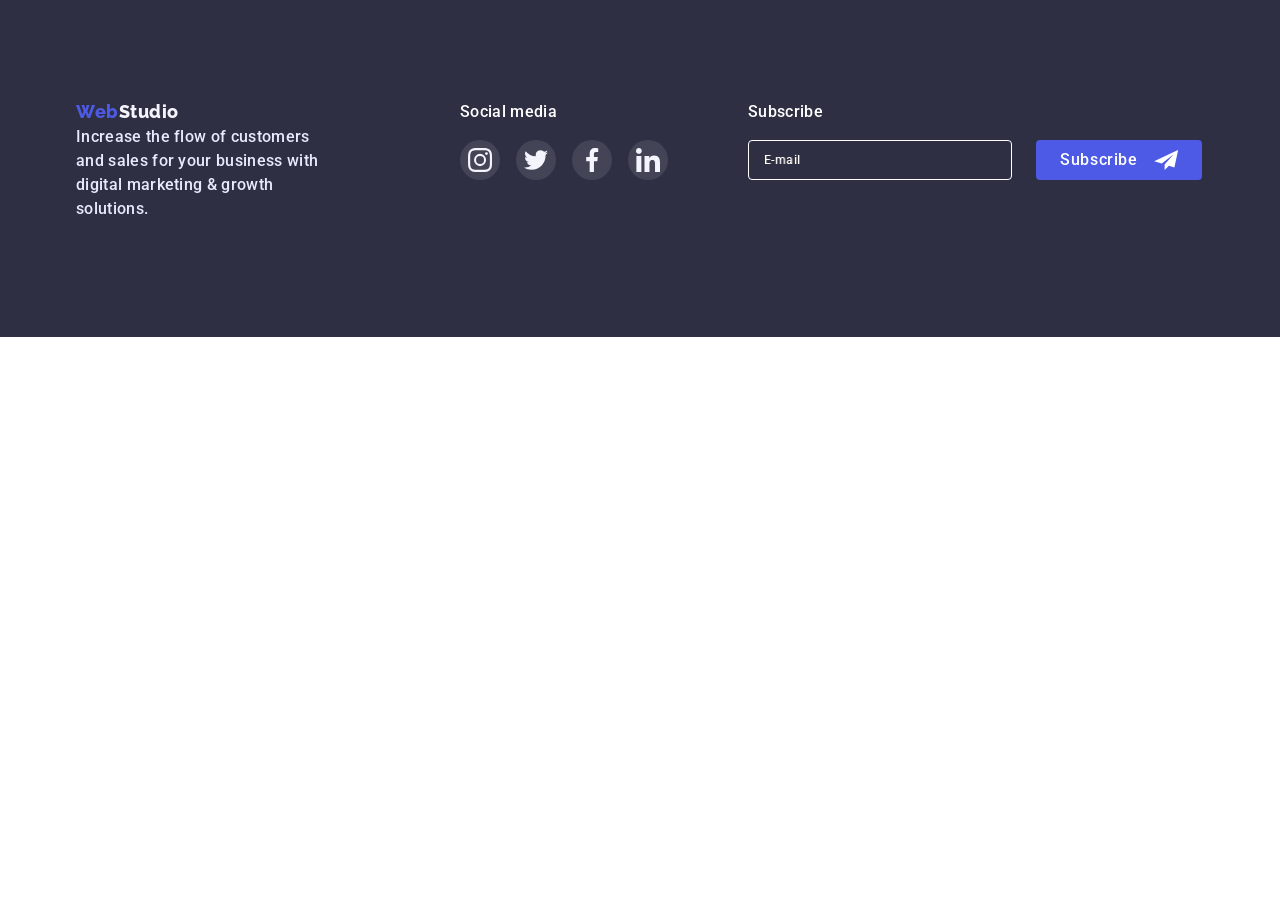
==== commit 1059cb0f: "3 section" ====
--- a/index.html
+++ b/index.html
@@ -135,7 +135,7 @@
                         <img src="./images/markguerrero.jpg" alt="Mark Guerrero" class="teamcard" width="264"
                             height="260">
                         <div class="cont-text-team">
-                            <h3 class="subtitle">Mark Guerrero</h3>
+                            <h3 class="subtitle-team">Mark Guerrero</h3>
                             <p class="text-team">Product Designer</p>
                             <ul class="list list-icon">
                                 <li>
@@ -176,7 +176,7 @@
                     <li class="item">
                         <img src="./images/tomford.jpg" alt="Tom Ford" class="teamcard" width="264" height="260">
                         <div class="cont-text-team">
-                            <h3 class="subtitle">Tom Ford</h3>
+                            <h3 class="subtitle-team">Tom Ford</h3>
                             <p class="text-team">Frontend Developer</p>
                             <ul class="list list-icon">
                                 <li>
@@ -218,7 +218,7 @@
                         <img src="./images/camilagarcia.jpg" alt="Camila Garcia" class="teamcard" width="264"
                             height="260">
                         <div class="cont-text-team">
-                            <h3 class="subtitle">Camila Garcia</h3>
+                            <h3 class="subtitle-team">Camila Garcia</h3>
                             <p class="text-team">Marketing</p>
                             <ul class="list list-icon">
                                 <li>
@@ -261,7 +261,7 @@
                         <img src="./images/danielwilson.jpg" alt="Daniel Wilson" class="teamcard" width="264"
                             height="260">
                         <div class="cont-text-team">
-                            <h3 class="subtitle">Daniel Wilson</h3>
+                            <h3 class="subtitle-team">Daniel Wilson</h3>
                             <p class="text-team">UI Designer</p>
                             <ul class="list list-icon">
                                 <li>
@@ -304,9 +304,9 @@
 
         <!-- Customers -->
         <!-- <section class="section-customers">
-            <div class="conteiner">
+            <div class="conteiner conteiner-customers">
                 <h2 class="section-title">Customers</h2>
-                <ul class="list">
+                <ul class="list list-customers">
                     <li class="customers-item">
                         <a href="" class="customers-link">
                             <svg class="customers-icon-yaco">
@@ -359,16 +359,16 @@
     </main>
 
     <!-- FOOTER -->
-    <!-- <footer class="page-footer "> -->
-    <!-- <div class="conteiner conteiner-footer">
+    <footer class="page-footer ">
+        <div class="conteiner conteiner-footer">
             <div class="logo-footer logo-text-footer">
                 <a href="./index.html" class="logo logo-footer"><span class="logoferst">Web</span>Studio</a>
                 <p class="text-footer">Increase the flow of customers and
                     sales for your business with digital
                     marketing & growth
                     solutions.</p>
-            </div> -->
-    <!-- <div class="social-media logo-text-footer">
+            </div>
+            <div class="social-media logo-text-footer">
                 <p class="text-footer-social">Social media</p>
 
                 <ul class="list-icon-footer">
@@ -403,17 +403,17 @@
 
                 </ul>
 
-            </div> -->
-    <!-- <div class="footer-form">
+            </div>
+            <div class="footer-form">
                 <form>
 
                     <p class="foote-form-text">Subscribe</p>
                     <div class="form-input-btn">
                         <label class="footer-form-lable">
 
-                            <input type="email" name="user-email" class="form-input-text" placeholder="E-mail" required> -->
-    <!-- <span class="form-lable-text">E-mail</span> -->
-    <!-- </label>
+                            <input type="email" name="user-email" class="form-input-text" placeholder="E-mail" required>
+                            <span class="form-lable-text">E-mail</span>
+                        </label>
 
 
                         <button type="submit" class="btn footer-form-btn">
@@ -424,9 +424,9 @@
                         </button>
                     </div>
                 </form>
-            </div> -->
-    <!-- </div> -->
-    <!-- </footer> -->
+            </div>
+        </div>
+    </footer>
 
 
     <!-- Modal -->
--- a/css/styles.css
+++ b/css/styles.css
@@ -308,15 +308,30 @@
 }
 
 
-
+.subtitle-team{
+    font-weight: 500;
+        font-size: 20px;
+        line-height: 1.2;
+        
+        text-align: center;
+        letter-spacing: 0.02em;
+    color:var(--logo-nav-footer-color);
+        margin-top: 0;
+            margin-bottom: 8px;
+    
+        
+}
 
 .team-section {
-padding-top: 120px;
-padding-bottom: 120px;
+padding-top: 96px;
+padding-bottom: 96px;
 
     background-color: var(--fonbtn-fonsect-logofooter-color);
 }
 
+.list-team{
+    justify-content: center;
+}
 .list-team .item {
     flex-basis: calc((100% - 72px)/4);
     justify-content: space-between;
@@ -336,11 +351,22 @@
     
     
 }
+.text-team{
+    font-weight: 400;
+        font-size: 16px;
+        line-height: 1.5;
+        
+    
+        text-align: center;
+        letter-spacing: 0.02em;
+        color: var(--main-text-color);
+}
 
 .list-icon{
     /* display: flax; */
     justify-content: center;
     margin-top: 8px;
+    /* gap: 24px; */
 }
 
 .linc-icon {
@@ -401,16 +427,19 @@
 
 
 .section-customers{
-    padding-top: 130px;
-    padding-bottom: 120px;
-}
-
-
-
+    padding-top: 96px;
+    padding-bottom: 96px;
+}
+
+
+.list-customers{
+    justify-content: space-between;
+gap: 16px;
+}
 
 .customers-item{
     flex-basis: calc((100% - 120px)/6);
-    min-width: 168px;
+    min-width: 190px;
 }
 
 .customers-link{
--- a/css/media.css
+++ b/css/media.css
@@ -63,6 +63,25 @@
         .subtitle{
             text-align: start;
         }
+
+
+        
+        .list-team{
+            row-gap: 64px;
+        }
+
+        .conteiner-customers{
+            padding: 0 108px;
+        }
+        .list-customers {
+            row-gap: 72px;
+            /* margin: 0 108px; */
+            
+        }
+        .customers-item {
+            
+             min-width: 168px;
+        }
 }
 
 
@@ -77,6 +96,7 @@
     }
 
     .list{
+        /* row-gap: none; */
 
     }
 
@@ -99,8 +119,8 @@
 
          /* PRIORITET AT WORK */
     .prioritet__item {
-        flex-basis: calc((100% - 24px) / 5);
-         min-width: 264px;
+        flex-basis: calc((100% - 72px)/4);
+            min-width: 250px;
     }
 
     .subtitle{
@@ -109,12 +129,206 @@
         font-weight: 500;
     }
 
-    p{
+    /* p{
         font-weight: 400;
-    }
-
-
-
-
+    } */
+
+
+/* WHAT ARE WE DOING */
+
+.bottom {
+    /* display: block; */
+    padding-top: 0;
+}
+
+.section-customers{
+    padding-top: 130px;
+        padding-bottom: 120px;
+}
+.conteiner-customers{
+    padding: 0 15px;
+}
+
+
+/* Customers */
+
+
+/* Footer */
+.page-footer {
+    padding-top: 100px;
+    padding-bottom: 100px;
+
+    background-color: var(--logo-nav-footer-color);
+    ;
+}
+
+.logo-footer {
+    margin-bottom: 16px;
+    color: var(--fonbtn-fonsect-logofooter-color);
+}
+
+.text-footer {
+    width: 264px;
+    color: var(--textfooter-color);
+}
+
+
+.conteiner-footer {
+    display: flex;
+    /* gap:120px; */
+    flex-wrap: wrap;
+}
+
+.social-media {
+    margin-left: 120px;
+}
+
+.text-footer-social {
+    margin-bottom: 16px;
+
+    font-weight: 500;
+    font-size: 16px;
+    line-height: 1.5;
+    letter-spacing: 0.02em;
+
+    color: var(--body-color);
+}
+
+
+
+.list-icon-footer {
+    display: flex;
+    padding: 0;
+    margin: 0;
+    list-style: none;
+    gap: 16px;
+    flex-wrap: wrap;
+    min-width: 208px;
+}
+
+.linc-icon-footer {
+    display: flex;
+    justify-content: center;
+    align-items: center;
+    background-color: var(--color-footer-icon);
+
+    border-radius: 50%;
+    width: 40px;
+    height: 40px;
+    transition: background-color var(--transit);
+}
+
+.linc-icon-footer:hover,
+.linc-icon-footer:focus {
+    background-color: var(--color-footer-icon-focus);
+}
+
+.cont-icon-footer {
+
+    width: 24px;
+    height: 24px;
+    fill: var(--fonbtn-fonsect-logofooter-color);
+}
+
+
+.footer-form {
+    display: flex;
+    flex-direction: column;
+    margin-left: 80px;
+    margin-right: 0;
+}
+
+.foote-form-text {
+    margin-bottom: 16px;
+
+    font-weight: 500;
+    font-size: 16px;
+    line-height: 1.5;
+    letter-spacing: 0.02em;
+
+    color: var(--body-color);
+}
+
+.footer-form-lable {
+    display: contents;
+    /* position: relative; */
+
+    /* min-height: 40px;
+        min-width: 264px; */
+}
+
+.form-input-btn {
+    display: flex;
+    position: relative;
+    /* min-width: 453; */
+    flex-wrap: wrap;
+    transition: transform var(--transit);
+}
+
+.form-lable-text {
+    position: absolute;
+    top: 8px;
+    left: 16px;
+
+    font-weight: 400;
+    font-style: normal;
+    font-size: 12px;
+    line-height: 2;
+    letter-spacing: 0.04em;
+
+    color: var(--body-color);
+}
+
+.form-input-text:focus+.form-lable-text,
+.form-input-text:not(:placeholder-shown)+.form-lable-text {
+    transform: translateX(-56px);
+    /* left:-52px */
+}
+
+
+.form-input-text {
+    min-height: 40px;
+    min-width: 264px;
+    background-color: var(--hero-fon-color);
+    border: 1px solid var(--body-color);
+    border-radius: 4px;
+    padding-left: 16px;
+    outline: none;
+
+
+    font-weight: 400;
+    font-style: normal;
+    font-size: 12px;
+    line-height: 2;
+    letter-spacing: 0.04em;
+    color: var(--body-color);
+
+}
+
+.footer-form-btn {
+    position: relative;
+    min-width: 165px;
+    padding-left: 24px;
+    padding-right: 64px;
+    min-height: 40px;
+    margin-left: 24px;
+    transition: background-color var(--transit);
+    background-color: var(--ferstlogo-btn-color);
+    color: var(--body-color);
+}
+
+.footer-form-btn:hover,
+.footer-form-btn:focus {
+    background: var(--hover-focus-color);
+    box-shadow: 0px 4px 4px var(--colo-box-shadow);
+}
+
+.footer-btn-icon {
+    position: absolute;
+    top: 10px;
+    right: 24px;
+    width: 24px;
+    height: 20px;
+}
 
 }
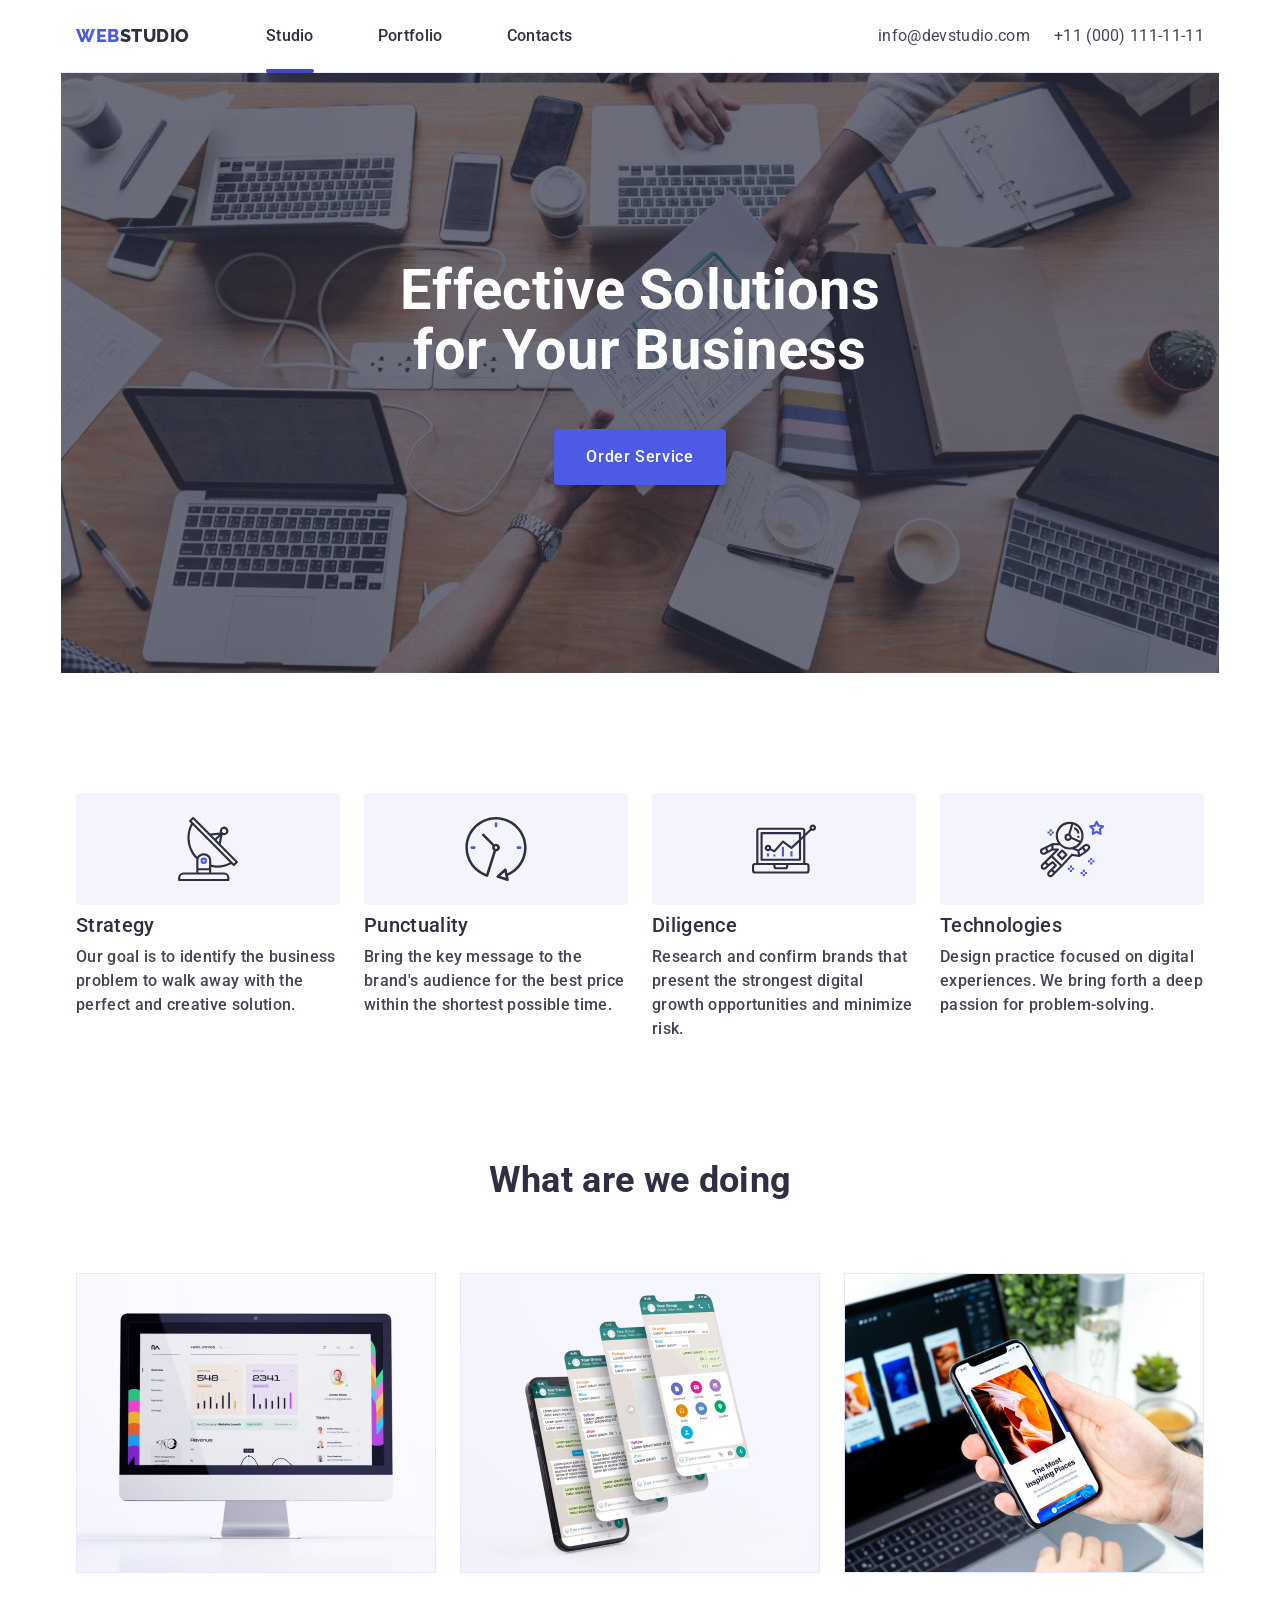
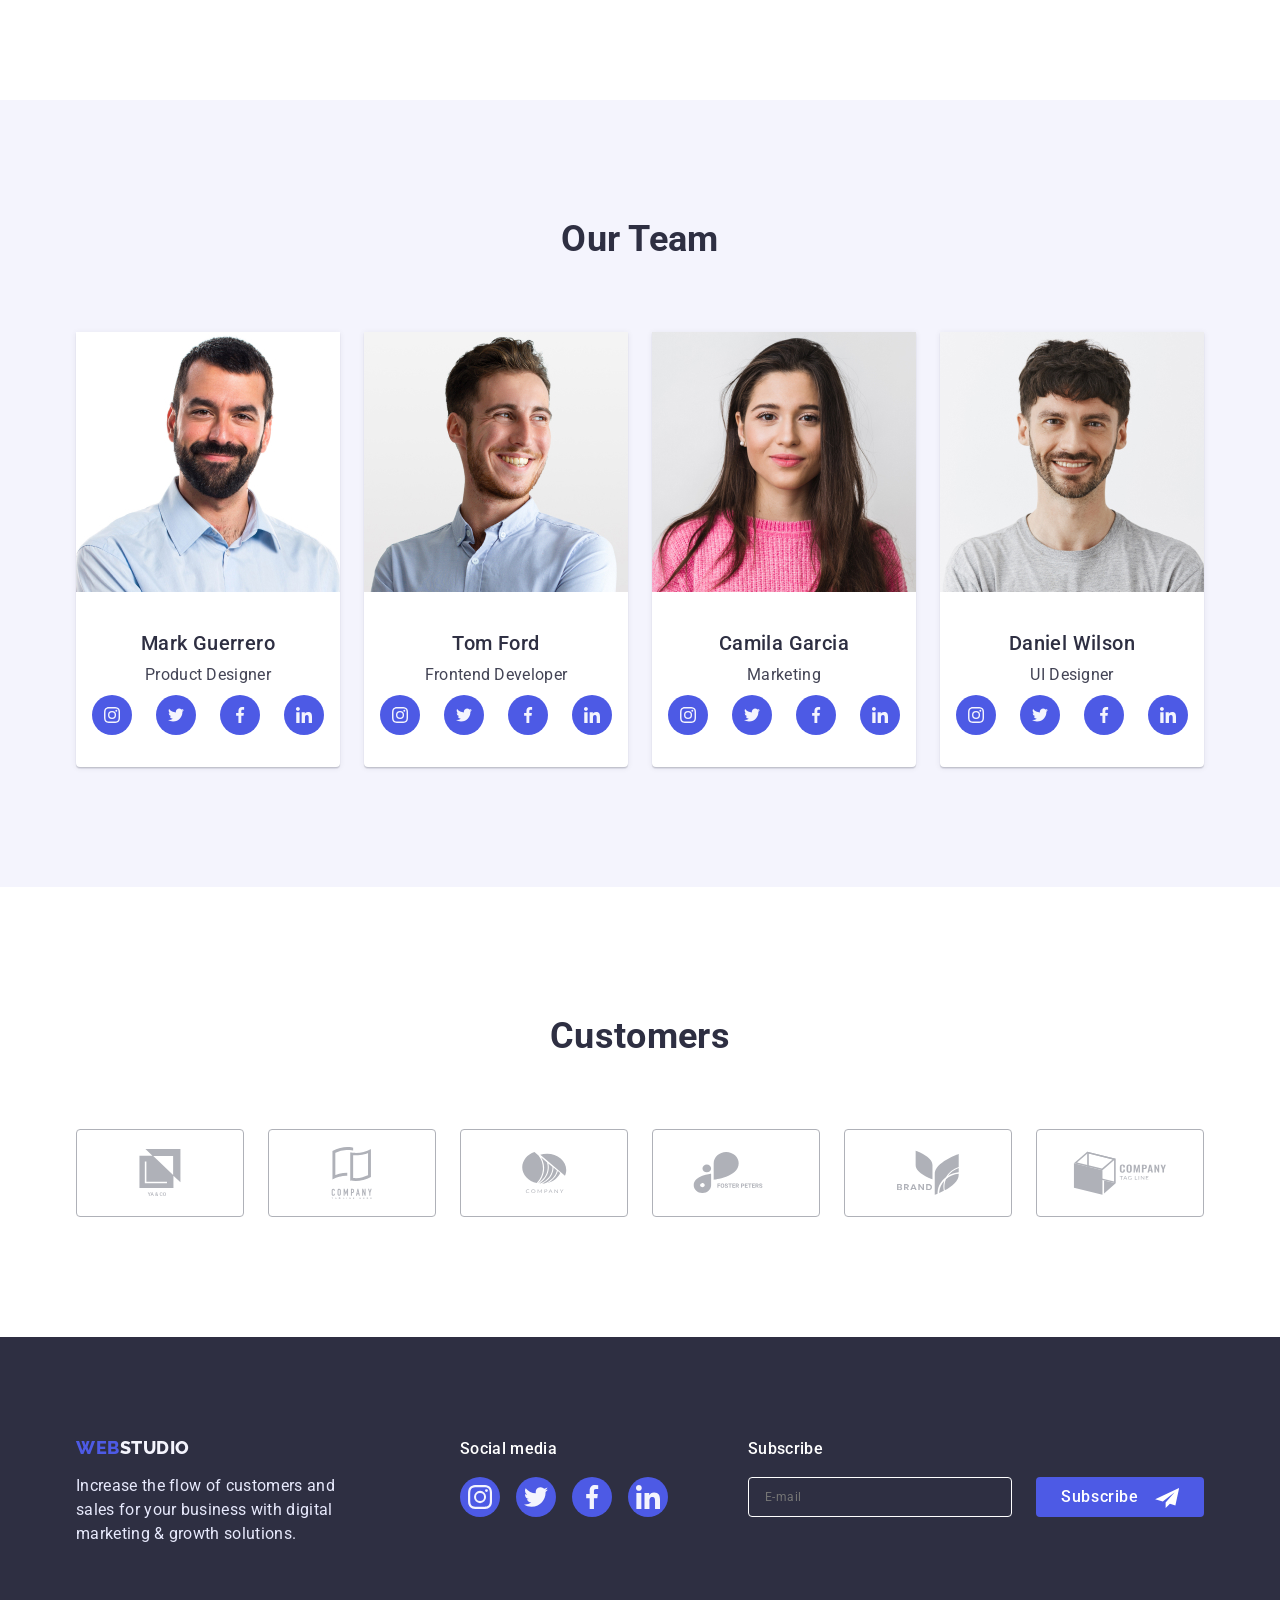
==== commit ebebfff2: "adaptiv footer" ====
--- a/index.html
+++ b/index.html
@@ -19,10 +19,10 @@
 </head>
 
 <body>
-    <!-- <header class="header conteiner navigation "> -->
-
-    <!-- NAV -->
-    <!-- <nav class="navigation">
+    <header class="header conteiner navigation ">
+
+        <!-- NAV -->
+        <nav class="navigation">
             <a href="./index.html" class="logo"><span class="logoferst">Web</span>Studio</a>
             <ul class="site-nav list">
                 <li class="list-item "><a href="./index.html" class="link curent">Studio</a></li>
@@ -31,28 +31,28 @@
 
                 <li class="list-item"><a href="" class="link">Contacts</a></li>
             </ul>
-        </nav> -->
-
-    <!-- ADRES -->
-    <!-- <address class="navigation address">
+        </nav>
+
+        <!-- ADRES -->
+        <address class="navigation address">
             <ul class="auth-nav list">
                 <li class="list-item"><a href="mailto:info@devstudio.com" class="link">info@devstudio.com</a></li>
 
                 <li class="list-item"><a href="tel:+110001111111" class="link">+11 (000) 111-11-11</a></li>
             </ul>
         </address>
-    </header> -->
+    </header>
     <main>
 
         <!--HERO  -->
-        <!-- <section class="hero">
+        <section class="hero">
             <h1 class="hero-title">Effective Solutions for Your Business</h1>
             <button type="button" class="hero-btn btn" data-modal-open>Order Service</button>
-        </section> -->
+        </section>
 
 
         <!-- PRIORITET AT WORK -->
-        <!-- <section class="section">
+        <section class="section">
             <div class="conteiner">
                 <h2 class="section-title hidden">priorities at work</h2>
                 <ul class="list list-prior">
@@ -104,11 +104,11 @@
                     </li>
                 </ul>
             </div>
-        </section> -->
+        </section>
 
 
         <!-- WHAT ARE WE DOING -->
-        <!-- <section class="section bottom">
+        <section class="section bottom">
             <div class="conteiner">
                 <h2 class="section-title">What are we doing</h2>
                 <ul class="list list-fotowork ">
@@ -122,11 +122,11 @@
                             width="360" height="300"></li>
                 </ul>
             </div>
-        </section> -->
+        </section>
 
 
         <!-- OUR TEAM -->
-        <!-- <section class="team-section section">
+        <section class="team-section section">
             <div class="conteiner">
                 <h2 class="section-title">Our Team</h2>
                 <ul class="list list-team">
@@ -300,10 +300,10 @@
                     </li>
                 </ul>
             </div>
-        </section> -->
+        </section>
 
         <!-- Customers -->
-        <!-- <section class="section-customers">
+        <section class="section-customers">
             <div class="conteiner conteiner-customers">
                 <h2 class="section-title">Customers</h2>
                 <ul class="list list-customers">
@@ -352,7 +352,7 @@
 
                 </ul>
             </div>
-        </section> -->
+        </section>
 
 
 
@@ -361,7 +361,7 @@
     <!-- FOOTER -->
     <footer class="page-footer ">
         <div class="conteiner conteiner-footer">
-            <div class="logo-footer logo-text-footer">
+            <div class=" logo-text-footer">
                 <a href="./index.html" class="logo logo-footer"><span class="logoferst">Web</span>Studio</a>
                 <p class="text-footer">Increase the flow of customers and
                     sales for your business with digital
@@ -412,7 +412,7 @@
                         <label class="footer-form-lable">
 
                             <input type="email" name="user-email" class="form-input-text" placeholder="E-mail" required>
-                            <span class="form-lable-text">E-mail</span>
+                            <!-- <span class="form-lable-text">E-mail</span> -->
                         </label>
 
 
--- a/css/styles.css
+++ b/css/styles.css
@@ -152,8 +152,10 @@
     letter-spacing: 0.03em;
     font-weight: 800;
     font-size: 18px;
-    line-height: 1.33;
+    /* line-height: 1.33; */
+    line-height: 1.17;
     text-decoration: none;
+    text-transform: uppercase;
 }
 .logoferst{
     color:var(--ferstlogo-btn-color);
@@ -366,7 +368,7 @@
     /* display: flax; */
     justify-content: center;
     margin-top: 8px;
-    /* gap: 24px; */
+    gap: 24px;
 }
 
 .linc-icon {
@@ -681,18 +683,33 @@
 /* footer */
 
 .page-footer{
-padding-top: 100px;
-padding-bottom: 100px;
+/* padding-top: 100px;
+padding-bottom: 100px; */
+padding-top: 96px;
+padding-bottom: 96px;
 
 background-color: var(--logo-nav-footer-color);;
 }
 .logo-footer{
-    margin-bottom: 16px;
+    display: block;
+    text-align: center;
+    /* margin-bottom: 16px; */
+    /* margin-bottom: 17.5px; */
     color:var(--fonbtn-fonsect-logofooter-color);
 }
 .text-footer{
-    width: 264px;
-    color:var(--textfooter-color);
+    width: 268px;
+    /* color:var(--textfooter-color); */
+color:var(--fonbtn-fonsect-logofooter-color);
+font-weight: 400;
+margin-top: 17.5px;
+}
+
+.logo-text-footer{
+    display: block;
+        text-align: center;
+    margin-bottom: 72px;
+
 }
 
 
@@ -700,10 +717,11 @@
     display: flex;
     /* gap:120px; */
     flex-wrap: wrap;
+    justify-content: center;
 }
 
 .social-media{
-    margin-left: 120px;
+    /* margin-left: 120px; */
 }
 
 .text-footer-social{
@@ -732,7 +750,7 @@
     display: flex;
     justify-content: center;
     align-items: center;
-    background-color: var(--color-footer-icon);
+    background-color: var(--form-input-color-focus);
 
     border-radius: 50%;
     width: 40px;
@@ -754,14 +772,17 @@
 
 
 .footer-form{
+    width: 100%;
     display: flex;
     flex-direction: column;
-    margin-left: 80px;
+    /* margin-left: 80px; */
     margin-right: 0;
 }
 
 .foote-form-text{
     margin-bottom: 16px;
+    display: block;
+        text-align: center;
     
         font-weight: 500;
         font-size: 16px;
@@ -773,6 +794,7 @@
 
 .footer-form-lable{
     display: contents;
+    /* margin-bottom: 16px; */
     /* position: relative; */
     
     /* min-height: 40px;
@@ -784,6 +806,8 @@
     /* min-width: 453; */
     flex-wrap: wrap;
     transition: transform var(--transit);
+    gap:16px;
+
 }
 
 .form-lable-text{
@@ -809,7 +833,7 @@
 
 .form-input-text{
     min-height: 40px;
-    min-width: 264px;
+    min-width: 100%;
     background-color: var(--hero-fon-color);
     border: 1px solid var(--body-color);
     border-radius: 4px;
@@ -826,12 +850,13 @@
     
 }
 .footer-form-btn{
+    margin: 0 auto;
 position: relative;
 min-width: 165px;
 padding-left: 24px;
 padding-right: 64px;
 min-height: 40px;
-margin-left: 24px;
+/* margin-left: 24px; */
 transition: background-color var(--transit);
 background-color: var(--ferstlogo-btn-color);
 color: var(--body-color);
--- a/css/media.css
+++ b/css/media.css
@@ -82,7 +82,205 @@
             
              min-width: 168px;
         }
-}
+
+/* FOOTER */
+
+.page-footer {
+    padding-top: 96px;
+    padding-bottom: 96px;
+
+    background-color: var(--logo-nav-footer-color);
+    ;
+}
+
+.logo-footer {
+    margin-bottom: 17.5px;
+    color: var(--fonbtn-fonsect-logofooter-color);
+    text-align: start;
+}
+
+.logo-text-footer{
+    text-align: start;
+    margin-bottom: 0;
+}
+
+.text-footer {
+    margin-top: 0;
+    width: 264px;
+    color: var(--fonbtn-fonsect-logofooter-color);
+}
+
+
+.conteiner-footer {
+    padding-left: 108px;
+        padding-right: 164px;
+    display: flex;
+    /* gap:120px; */
+    flex-wrap: wrap;
+    gap: 24px;
+        row-gap: 72px;
+}
+
+.social-media {
+    /* margin-left: 120px; */
+}
+
+.text-footer-social {
+    margin-bottom: 16px;
+
+    font-weight: 500;
+    font-size: 16px;
+    line-height: 1.5;
+    letter-spacing: 0.02em;
+
+    color: var(--body-color);
+}
+
+
+
+.list-icon-footer {
+    display: flex;
+    padding: 0;
+    margin: 0;
+    list-style: none;
+    gap: 16px;
+    flex-wrap: wrap;
+    min-width: 208px;
+}
+
+.linc-icon-footer {
+    display: flex;
+    justify-content: center;
+    align-items: center;
+    background-color: var(--form-input-color-focus);
+
+    border-radius: 50%;
+    width: 40px;
+    height: 40px;
+    transition: background-color var(--transit);
+}
+
+.linc-icon-footer:hover,
+.linc-icon-footer:focus {
+    background-color: var(--color-footer-icon-focus);
+}
+
+.cont-icon-footer {
+
+    width: 24px;
+    height: 24px;
+    fill: var(--fonbtn-fonsect-logofooter-color);
+}
+
+
+.footer-form {
+    display: flex;
+    flex-direction: column;
+    /* margin-left: 80px; */
+    margin-right: 0;
+}
+
+.foote-form-text {
+    margin-bottom: 16px;
+text-align: start;
+    font-weight: 500;
+    font-size: 16px;
+    line-height: 1.5;
+    letter-spacing: 0.02em;
+
+    color: var(--body-color);
+}
+
+.footer-form-lable {
+    display: contents;
+    /* position: relative; */
+
+    /* min-height: 40px;
+        min-width: 264px; */
+}
+
+.form-input-btn {
+    display: flex;
+    position: relative;
+    gap: 24px;
+    /* min-width: 453; */
+    flex-wrap: wrap;
+    transition: transform var(--transit);
+}
+
+.form-lable-text {
+    position: absolute;
+    top: 8px;
+    left: 16px;
+
+    font-weight: 400;
+    font-style: normal;
+    font-size: 12px;
+    line-height: 2;
+    letter-spacing: 0.04em;
+
+    color: var(--body-color);
+}
+
+.form-input-text:focus+.form-lable-text,
+.form-input-text:not(:placeholder-shown)+.form-lable-text {
+    transform: translateX(-56px);
+    /* left:-52px */
+}
+
+
+.form-input-text {
+    min-height: 40px;
+    min-width: 264px;
+    background-color: var(--hero-fon-color);
+    border: 1px solid var(--body-color);
+    border-radius: 4px;
+    padding-left: 16px;
+    outline: none;
+
+
+    font-weight: 400;
+    font-style: normal;
+    font-size: 12px;
+    line-height: 2;
+    letter-spacing: 0.04em;
+    color: var(--body-color);
+
+}
+
+.footer-form-btn {
+    position: relative;
+    min-width: 165px;
+    padding-left: 24px;
+    padding-right: 64px;
+    min-height: 40px;
+    margin:0;
+    transition: background-color var(--transit);
+    background-color: var(--ferstlogo-btn-color);
+    color: var(--body-color);
+}
+
+.footer-form-btn:hover,
+.footer-form-btn:focus {
+    background: var(--hover-focus-color);
+    box-shadow: 0px 4px 4px var(--colo-box-shadow);
+}
+
+.footer-btn-icon {
+    position: absolute;
+    top: 10px;
+    right: 24px;
+    width: 24px;
+    height: 20px;
+}
+
+
+
+}
+
+
+
+
 
 
 @media screen and (min-width: 1158px) {
@@ -177,6 +375,10 @@
     display: flex;
     /* gap:120px; */
     flex-wrap: wrap;
+    padding: 0 15px;
+    gap: 0;
+    justify-content: start;
+   
 }
 
 .social-media {
@@ -210,7 +412,7 @@
     display: flex;
     justify-content: center;
     align-items: center;
-    background-color: var(--color-footer-icon);
+    background-color: var(--ferstlogo-btn-color);
 
     border-radius: 50%;
     width: 40px;
@@ -236,6 +438,7 @@
     flex-direction: column;
     margin-left: 80px;
     margin-right: 0;
+    width: auto;
 }
 
 .foote-form-text {
@@ -263,6 +466,7 @@
     /* min-width: 453; */
     flex-wrap: wrap;
     transition: transform var(--transit);
+    gap: 0;
 }
 
 .form-lable-text {
@@ -315,6 +519,7 @@
     transition: background-color var(--transit);
     background-color: var(--ferstlogo-btn-color);
     color: var(--body-color);
+    border: 1px solid transparent;
 }
 
 .footer-form-btn:hover,
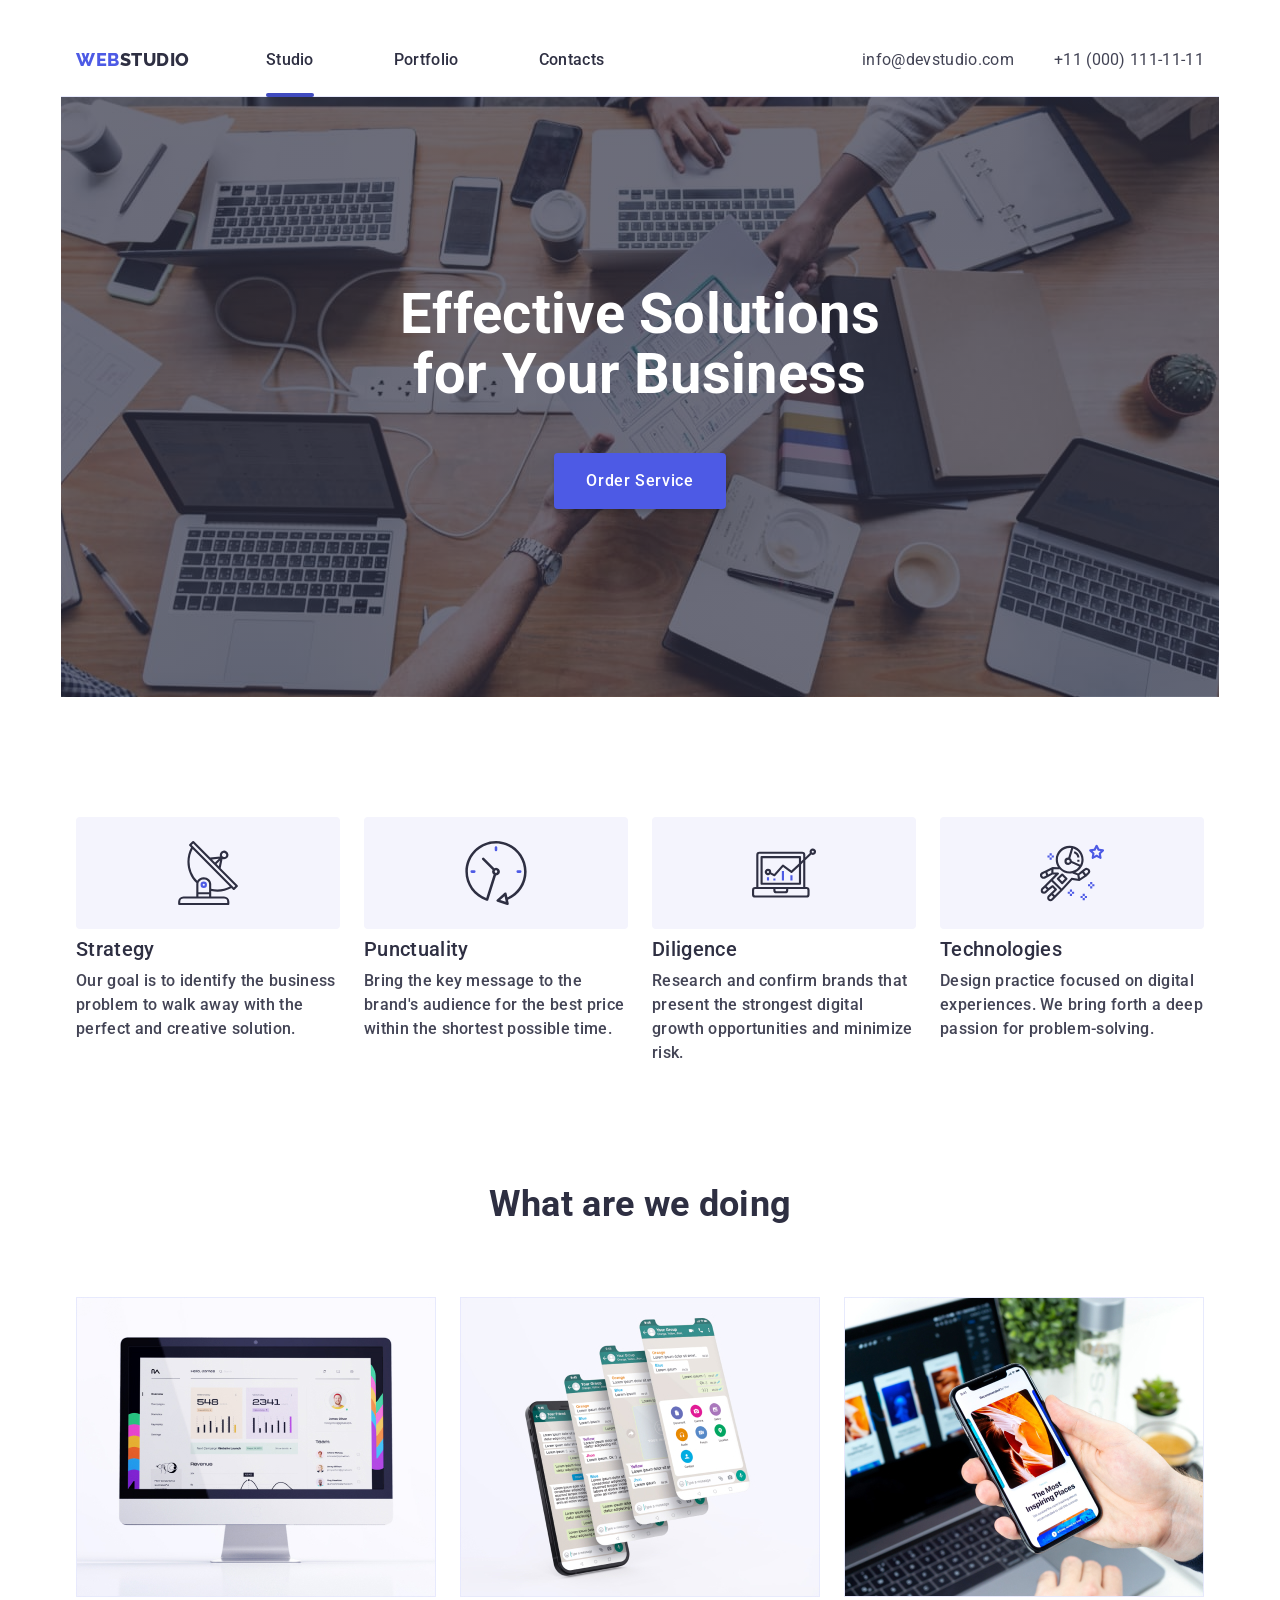
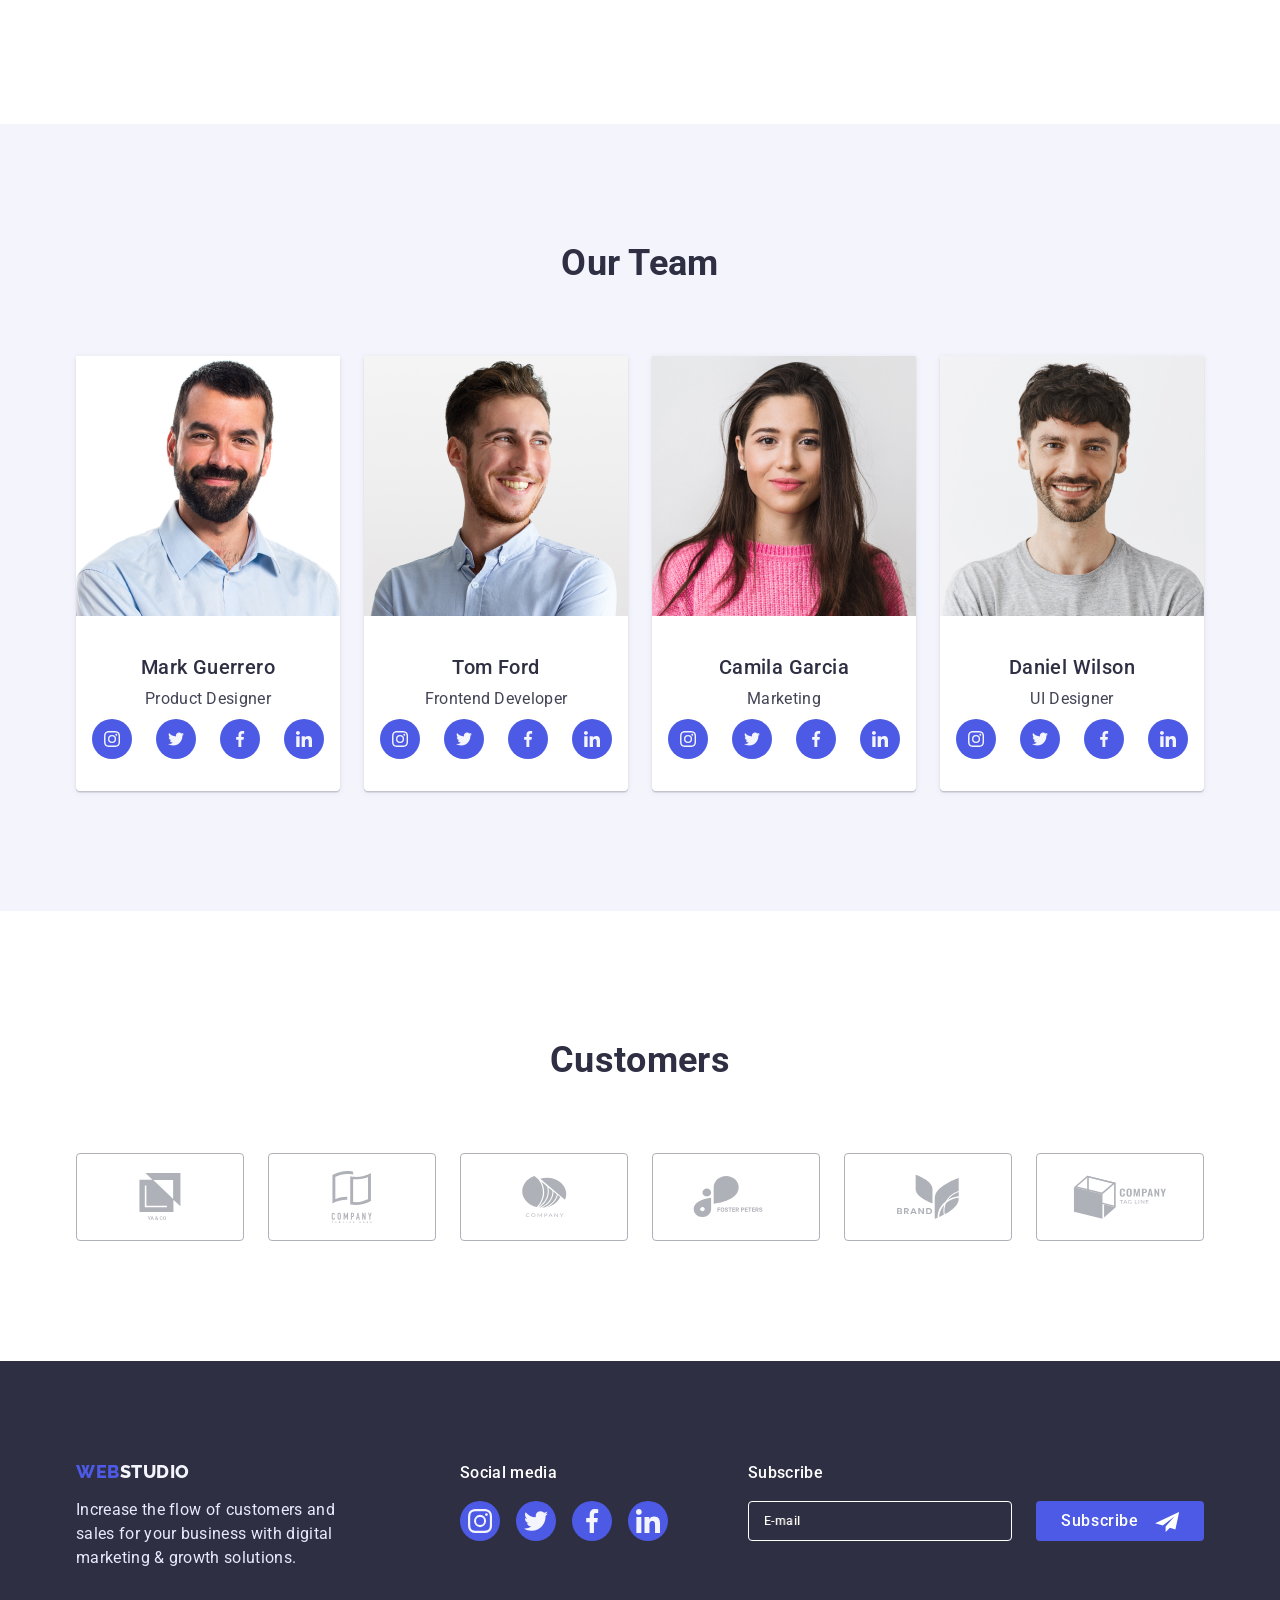
==== commit 20ccb22a: "adaptiv" ====
--- a/index.html
+++ b/index.html
@@ -36,11 +36,90 @@
         <!-- ADRES -->
         <address class="navigation address">
             <ul class="auth-nav list">
-                <li class="list-item"><a href="mailto:info@devstudio.com" class="link">info@devstudio.com</a></li>
-
-                <li class="list-item"><a href="tel:+110001111111" class="link">+11 (000) 111-11-11</a></li>
+                <li class="list-item"><a href="mailto:info@devstudio.com"
+                        class="link auth-nav-link ">info@devstudio.com</a></li>
+
+                <li class="list-item"><a href="tel:+110001111111" class="link auth-nav-link">+11 (000) 111-11-11</a>
+                </li>
             </ul>
         </address>
+        <button type="button" class="menu-btn-open" data-mobyl-open>
+            <svg class="menu-btn-icon">
+                <use href="./images/icons.svg#icon-btn-open"></use>
+            </svg>
+        </button>
+
+        <!-- Mob Menu -->
+        <div class="mob-menu is-hidden" data-mobyl>
+            <div>
+                <button type="button" class="menu-btn-close" data-mobyl-close>
+                    <svg class="menu-btn-icon-close">
+                        <use href="./images/icons.svg#icon-close-modal"></use>
+                    </svg>
+                </button>
+                <nav class="mob-menu-navigation mob-menu-nav">
+                    <ul class="mob-menu-site-nav list">
+                        <li class="mob-menu-list-item ">
+                            <a href="./index.html" class="mob-menu-link curent">Studio</a>
+                        </li>
+
+                        <li class="mob-menu-list-item">
+                            <a href="./portfolio.html" class="mob-menu-link">Portfolio</a>
+                        </li>
+
+                        <li class="mob-menu-list-item">
+                            <a href="" class="mob-menu-link">Contacts</a>
+                        </li>
+                    </ul>
+                </nav>
+            </div>
+            <div>
+                <address class="mob-menu-navigation mob-menu-address">
+                    <ul class="mob-menu-auth-nav list">
+                        <li class="mob-menu-auth-nav-list-item"><a href="tel:+110001111111"
+                                class="mob-menu-link auth">+11
+                                (000)
+                                111-11-11</a></li>
+                        <li class="mob-menu-auth-nav-list-item"><a href="mailto:info@devstudio.com"
+                                class="mob-menu-link-email auth">info@devstudio.com</a></li>
+
+
+                    </ul>
+                </address>
+                <ul class="list mob-menu-list-icon">
+                    <li>
+                        <a href="#" class="linc-icon">
+                            <svg class="cont-icon-team">
+                                <use href="./images/icons.svg#icon-instagram"></use>
+                            </svg>
+                        </a>
+                    </li>
+                    <li>
+                        <a href="#" class="linc-icon">
+                            <svg class="cont-icon-team">
+                                <use href="./images/icons.svg#icon-twitter"></use>
+                            </svg>
+                        </a>
+                    </li>
+                    <li>
+                        <a href="#" class="linc-icon">
+                            <svg class="cont-icon-team">
+                                <use href="./images/icons.svg#icon-facebook"></use>
+                            </svg>
+                        </a>
+                    </li>
+                    <li>
+                        <a href="#" class="linc-icon">
+                            <svg class="cont-icon-team">
+                                <use href="./images/icons.svg#icon-linkedin"></use>
+                            </svg>
+                        </a>
+                    </li>
+
+
+                </ul>
+            </div>
+        </div>
     </header>
     <main>
 
@@ -113,13 +192,15 @@
                 <h2 class="section-title">What are we doing</h2>
                 <ul class="list list-fotowork ">
 
-                    <li class="fotowork-item"><img src="./images/computer.jpg" alt="computer" width="360" height="300">
-                    </li>
-
-                    <li class="fotowork-item"><img src="./images/phone.jpg" alt="phone" width="360" height="300"></li>
+                    <li class="fotowork-item"><img src="./images/computer.jpg" alt="computer" class="computer"
+                            width="360" height="300">
+                    </li>
+
+                    <li class="fotowork-item"><img src="./images/phone.jpg" alt="phone" class="phone" width="360"
+                            height="300"></li>
 
                     <li class="fotowork-item"><img src="./images/computerandphone.jpg" alt="computerandphone"
-                            width="360" height="300"></li>
+                            class="computerandphone" width="360" height="300"></li>
                 </ul>
             </div>
         </section>
@@ -132,8 +213,8 @@
                 <ul class="list list-team">
 
                     <li class="item">
-                        <img src="./images/markguerrero.jpg" alt="Mark Guerrero" class="teamcard" width="264"
-                            height="260">
+                        <img src="./images/markguerrero.jpg" alt="Mark Guerrero" class="teamcardmarkguerrero"
+                            width="264" height="260">
                         <div class="cont-text-team">
                             <h3 class="subtitle-team">Mark Guerrero</h3>
                             <p class="text-team">Product Designer</p>
@@ -174,7 +255,7 @@
                     </li>
 
                     <li class="item">
-                        <img src="./images/tomford.jpg" alt="Tom Ford" class="teamcard" width="264" height="260">
+                        <img src="./images/tomford.jpg" alt="Tom Ford" class="teamcardtomford" width="264" height="260">
                         <div class="cont-text-team">
                             <h3 class="subtitle-team">Tom Ford</h3>
                             <p class="text-team">Frontend Developer</p>
@@ -215,8 +296,8 @@
                     </li>
 
                     <li class="item ">
-                        <img src="./images/camilagarcia.jpg" alt="Camila Garcia" class="teamcard" width="264"
-                            height="260">
+                        <img src="./images/camilagarcia.jpg" alt="Camila Garcia" class="teamcardcamilagarcia"
+                            width="264" height="260">
                         <div class="cont-text-team">
                             <h3 class="subtitle-team">Camila Garcia</h3>
                             <p class="text-team">Marketing</p>
@@ -258,8 +339,8 @@
                     </li>
 
                     <li class="item ">
-                        <img src="./images/danielwilson.jpg" alt="Daniel Wilson" class="teamcard" width="264"
-                            height="260">
+                        <img src="./images/danielwilson.jpg" alt="Daniel Wilson" class="teamcarddanielwilson"
+                            width="264" height="260">
                         <div class="cont-text-team">
                             <h3 class="subtitle-team">Daniel Wilson</h3>
                             <p class="text-team">UI Designer</p>
@@ -412,7 +493,7 @@
                         <label class="footer-form-lable">
 
                             <input type="email" name="user-email" class="form-input-text" placeholder="E-mail" required>
-                            <!-- <span class="form-lable-text">E-mail</span> -->
+                            <span class="form-lable-text">E-mail</span>
                         </label>
 
 
@@ -518,6 +599,7 @@
     </div>
 
     <script src="./js/modal.js"></script>
+    <script src="./js/mobyl.js"></script>
 </body>
 
 </html>
--- a/css/styles.css
+++ b/css/styles.css
@@ -48,6 +48,8 @@
     
 }
 .header{
+    padding-top: 24px;
+    padding-bottom: 22px;
     border-bottom: 1px solid var(--textfooter-color);
 }
 
@@ -164,62 +166,116 @@
 
 
 /* Site nav */
-.site-nav{
-    margin-left: 76px;
-}
-.site-nav .list-item:not(:last-child){
-    margin-right: 40px;
-}
-.site-nav .link{
- display: block;
- padding-top: 24px;
- padding-bottom: 24px;
-
- color:var(--logo-nav-footer-color);
- font-weight: 500;
- font-size: 16px;
- line-height: 1.5;  
-
-transition: color var(--transit);
-}
-
-.site-nav .link:hover, 
-.site-nav .link:focus{
-    
- color: var(--hover-focus-color);
- 
-}
-
-
-
-/* Auth nav */
-
+.site-nav {
+    display: none;
+}
 .address{
+    display: none;
+
+}
+.menu-btn-open{
+    border: none;
+    background-color: transparent;
     margin-left: auto;
-}
-.auth-nav {
-    display: flex;
-    
-}
-
-.auth-nav .link{
- display: block;
- padding-top: 24px;
- padding-bottom: 24px;
-
- color:var(--main-text-color);
- line-height: 1.5;
- font-style: normal;    
-
-transition: color var(--transit);
-}
-
-.auth-nav .link:hover, 
-.auth-nav .link:focus
-{
-    color: var(--hover-focus-color);
-}
-
+    width: 40px;
+        height: 30px;
+}
+.menu-btn-icon{
+    width: 32px;
+    height: 22px;
+    stroke:var(--logo-nav-footer-color);
+}
+
+/* Mobul Menu */
+.mob-menu{
+    position: fixed;
+    display: flex;
+    flex-direction: column;
+    justify-content: space-between;
+    overflow: auto;
+    top: 0;
+    width: 100%;
+    height: 100%;
+    padding-top: 24px;
+    padding-right: 24px;
+    padding-bottom: 40px;
+    padding-left: 40px;
+    background-color: #fff;
+}
+.mob-menu.is-hidden {
+    opacity: 0;
+    visibility: hidden;
+    pointer-events: none;
+}
+.menu-btn-close {
+    /* position: absolute; */
+    /* display: flex; */
+        margin-left: auto;
+        margin-bottom: 32px;
+            display: block;
+    /* top: 24px;
+    right: 24px; */
+        width: 24px;
+        height: 24px;
+        padding: 0;
+        background-color: transparent;
+        border: 1px solid var(--color-box-shadow-one);
+        /* justify-content: center; */
+        /* align-items: center; */
+        border-radius: 50%;
+        transition: background-color var(--transit);
+        cursor: pointer;
+}
+
+.menu-btn-icon-close{
+    width: 8px;
+    height: 8px;
+    
+}
+
+.mob-menu-link{
+    font-weight: 700;
+        font-size: 36px;
+        line-height: 1.11;
+        letter-spacing: 0.02em;
+        color: var(--logo-nav-footer-color);
+        text-decoration: none;
+}
+
+.mob-menu-link:hover{
+color: var(--hover-focus-color);
+}
+.mob-menu-link-email{
+    font-weight: 500;
+        font-size: 20px;
+        line-height: 1.2;
+        letter-spacing: 0.02em;
+        text-decoration: none;
+        color: var(--main-text-color);
+}
+
+.auth:hover{
+    color:var(--ferstlogo-btn-color);
+    gap:40px;
+}
+
+.mob-menu-site-nav{
+    flex-direction: column;
+}
+
+.mob-menu-nav{
+    
+}
+.mob-menu-address{
+    margin-bottom: 48px;
+}
+.mob-menu-auth-nav{
+    gap:40px;
+}
+
+.mob-menu-list-icon{
+    gap:56px;
+}
 
 /* hero */
 .hero{
@@ -232,11 +288,19 @@
 
 
  background-color: var(--logo-nav-footer-color);
- background-image:linear-gradient(to right, var(--color-hero-bgimage), var(--color-hero-bgimage)), URL('../images/heroimg.jpg');
+ background-image:linear-gradient(to right, var(--color-hero-bgimage), var(--color-hero-bgimage)), URL('../images/hero-bg-mob.jpg');
  background-repeat: no-repeat;
  background-position: center;
  background-size: cover;
  text-align: center;  
+}
+
+@media (min-device-pixel-ratio: 2),
+(min-resolution: 192dpi),
+(min-resolution: 2dppx) {
+    .hero {
+        background-image: linear-gradient(to right, var(--color-hero-bgimage), var(--color-hero-bgimage)), URL('../images/hero-bg-mob-2x.jpg');
+    }
 }
 
 .hero-title{   
@@ -330,6 +394,35 @@
 
     background-color: var(--fonbtn-fonsect-logofooter-color);
 }
+@media (min-device-pixel-ratio: 2),
+(min-resolution: 192dpi),
+(min-resolution: 2dppx) {
+    .teamcardtomford {
+        background-image: URL('../images/tomford-mob-2x.jpg');
+    }
+}
+@media (min-device-pixel-ratio: 2),
+(min-resolution: 192dpi),
+(min-resolution: 2dppx) {
+    .teamcardcamilagarcia {
+        background-image: URL('../images/camilagarcia-mob-2x.jpg');
+    }
+}
+@media (min-device-pixel-ratio: 2),
+(min-resolution: 192dpi),
+(min-resolution: 2dppx) {
+    .teamcarddanielwilson {
+        background-image: URL('../images/danielwilson-mob-2x.jpg');
+    }
+}
+@media (min-device-pixel-ratio: 2),
+(min-resolution: 192dpi),
+(min-resolution: 2dppx) {
+    .teamcardmarkguerrero {
+        background-image: URL('../images/markguerrero-mob-2x.jpg');
+    }
+}
+
 
 .list-team{
     justify-content: center;
--- a/css/media.css
+++ b/css/media.css
@@ -27,17 +27,109 @@
         
 }
 
+
+
 @media screen and (min-width: 768px) {
     .conteiner {
             width: 768px;
         }
+.menu-btn-open{
+    display: none;
+}
+
+/* HEADER */
+
+.header{
+    padding-bottom: 0;
+    padding-top: 16px;
+}
+.site-nav {
+    display: flex;
+    margin-left: 120px;
+}
+
+.site-nav.list{
+    gap:40px;
+}
+/* .site-nav .list-item:not(:last-child) {
+    margin-right: 40px;
+} */
+
+.site-nav .link {
+    display: block;
+    padding-top: 24px;
+    padding-bottom: 24px;
+
+    color: var(--logo-nav-footer-color);
+    font-weight: 500;
+    font-size: 16px;
+    line-height: 1.5;
+
+    transition: color var(--transit);
+}
+
+.site-nav .link:hover,
+.site-nav .link:focus {
+
+    color: var(--hover-focus-color);
+
+}
+ /* Auth nav */
+
+ .address {
+     display: block;
+     margin-left: auto;
+ }
+
+ .auth-nav {
+     display: flex;
+
+ }
+.auth-nav.list{
+    flex-direction: column;
+    gap:0;
+    row-gap: 12px;
+}
+ .auth-nav .link {
+     display: block;
+     /* padding-top: 16px; */
+     /* padding-bottom: 16px; */
+
+     color: var(--main-text-color);
+     line-height: 1.5;
+     font-style: normal;
+
+     transition: color var(--transit);
+ }
+
+ .auth-nav .link:hover,
+ .auth-nav .link:focus {
+     color: var(--hover-focus-color);
+ }
+
+ .auth-nav-link{
+    font-weight: 400;
+        font-size: 12px;
+        line-height: 1.17;
+        letter-spacing: 0.04em;
+ }
+
+
+
 
         /* HERO */
 
     .hero {
             width: 768px;
-        }
-
+            background-image: linear-gradient(to right, var(--color-hero-bgimage), var(--color-hero-bgimage)), URL('../images/hero-bg-tab.jpg');
+        }
+ @media (min-device-pixel-ratio: 2),
+ (min-resolution: 192dpi),
+ (min-resolution: 2dppx) {
+     .hero {
+         background-image: linear-gradient(to right, var(--color-hero-bgimage), var(--color-hero-bgimage)), URL('../images/hero-bg-tab-2x.jpg');
+     }
+ }
      .hero-title {
    
     font-weight: 700;
@@ -69,6 +161,37 @@
         .list-team{
             row-gap: 64px;
         }
+                @media (min-device-pixel-ratio: 2),
+                (min-resolution: 192dpi),
+                (min-resolution: 2dppx) {
+                    .teamcardtomford {
+                        background-image: URL('../images/tomford-tab-2x.jpg');
+                    }
+                }
+        
+                @media (min-device-pixel-ratio: 2),
+                (min-resolution: 192dpi),
+                (min-resolution: 2dppx) {
+                    .teamcardcamilagarcia {
+                        background-image: URL('../images/camilagarcia-tab-2x.jpg');
+                    }
+                }
+        
+                @media (min-device-pixel-ratio: 2),
+                (min-resolution: 192dpi),
+                (min-resolution: 2dppx) {
+                    .teamcarddanielwilson {
+                        background-image: URL('../images/danielwilson-tab-2x.jpg');
+                    }
+                }
+        
+                @media (min-device-pixel-ratio: 2),
+                (min-resolution: 192dpi),
+                (min-resolution: 2dppx) {
+                    .teamcardmarkguerrero {
+                        background-image: URL('../images/markguerrero-tab-2x.jpg');
+                    }
+                }
 
         .conteiner-customers{
             padding: 0 108px;
@@ -298,14 +421,102 @@
 
     }
 
+   
+/* HEADER */
+
+.header{
+    padding: 24px 15px 0 15px;
+}
+.site-nav {
+    display: flex;
+    margin-left: 76px;
+}
+
+.site-nav .list-item:not(:last-child) {
+    margin-right: 40px;
+}
+
+.site-nav .link {
+    display: block;
+    padding-top: 24px;
+    padding-bottom: 24px;
+
+    color: var(--logo-nav-footer-color);
+    font-weight: 500;
+    font-size: 16px;
+    line-height: 1.5;
+
+    transition: color var(--transit);
+}
+
+.site-nav .link:hover,
+.site-nav .link:focus {
+
+    color: var(--hover-focus-color);
+
+}
+
+/* Auth nav */
+
+.address {
+    display: block;
+    margin-left: auto;
+}
+
+.auth-nav {
+    display: flex;
+
+}
+
+.auth-nav .link {
+    
+    display: block;
+    padding-top: 24px;
+    padding-bottom: 24px;
+
+    color: var(--main-text-color);
+    line-height: 1.5;
+    font-style: normal;
+
+    transition: color var(--transit);
+}
+
+.auth-nav .link:hover,
+.auth-nav .link:focus {
+    color: var(--hover-focus-color);
+}
+        
+   .auth-nav.list{
+    flex-direction: row;
+   } 
+   .auth-nav-link{
+    font-weight: 400;
+    font-size: 16px;
+    line-height: 1.5;
+    letter-spacing: 0.02em;
+   }
+    .auth-nav.list{
+        gap: 40px;
+    }
+    
+       
+
         /* HERO */
     
         .hero {
             width: 1158px;
             padding-top: 188px;
             padding-bottom: 188px;
+            background-image: linear-gradient(to right, var(--color-hero-bgimage), var(--color-hero-bgimage)), URL('../images/heroimg.jpg');
         }
     
+                @media (min-device-pixel-ratio: 2),
+                (min-resolution: 192dpi),
+                (min-resolution: 2dppx) {
+                    .hero {
+                        background-image: linear-gradient(to right, var(--color-hero-bgimage), var(--color-hero-bgimage)), URL('../images/heroimg-2x.jpg');
+                    }
+                }
         .hero-title {
     
             font-weight: 700;
@@ -314,6 +525,68 @@
             max-width: 496px;
             margin: 0 auto 48px;
         }
+
+@media (min-device-pixel-ratio: 2),
+(min-resolution: 192dpi),
+(min-resolution: 2dppx) {
+    .computer {
+        background-image: URL('../images/computer-2x.jpg');
+    }
+}
+
+@media (min-device-pixel-ratio: 2),
+(min-resolution: 192dpi),
+(min-resolution: 2dppx) {
+    .phone {
+        background-image: URL('../images/phone-2x.jpg');
+    }
+}
+
+@media (min-device-pixel-ratio: 2),
+(min-resolution: 192dpi),
+(min-resolution: 2dppx) {
+    .computerandphone {
+        background-image: URL('../images/computerandphone-2x.jpg');
+    }
+}
+
+
+
+
+ @media (min-device-pixel-ratio: 2),
+ (min-resolution: 192dpi),
+ (min-resolution: 2dppx) {
+     .teamcardtomford {
+         background-image: URL('../images/tomford-2x.jpg');
+     }
+ }
+
+ @media (min-device-pixel-ratio: 2),
+ (min-resolution: 192dpi),
+ (min-resolution: 2dppx) {
+     .teamcardcamilagarcia {
+         background-image: URL('../images/camilagarcia-2x.jpg');
+     }
+ }
+
+ @media (min-device-pixel-ratio: 2),
+ (min-resolution: 192dpi),
+ (min-resolution: 2dppx) {
+     .teamcarddanielwilson {
+         background-image: URL('../images/danielwilson-2x.jpg');
+     }
+ }
+
+ @media (min-device-pixel-ratio: 2),
+ (min-resolution: 192dpi),
+ (min-resolution: 2dppx) {
+     .teamcardmarkguerrero {
+         background-image: URL('../images/markguerrero-2x.jpg');
+     }
+ }
+
+
+
 
          /* PRIORITET AT WORK */
     .prioritet__item {
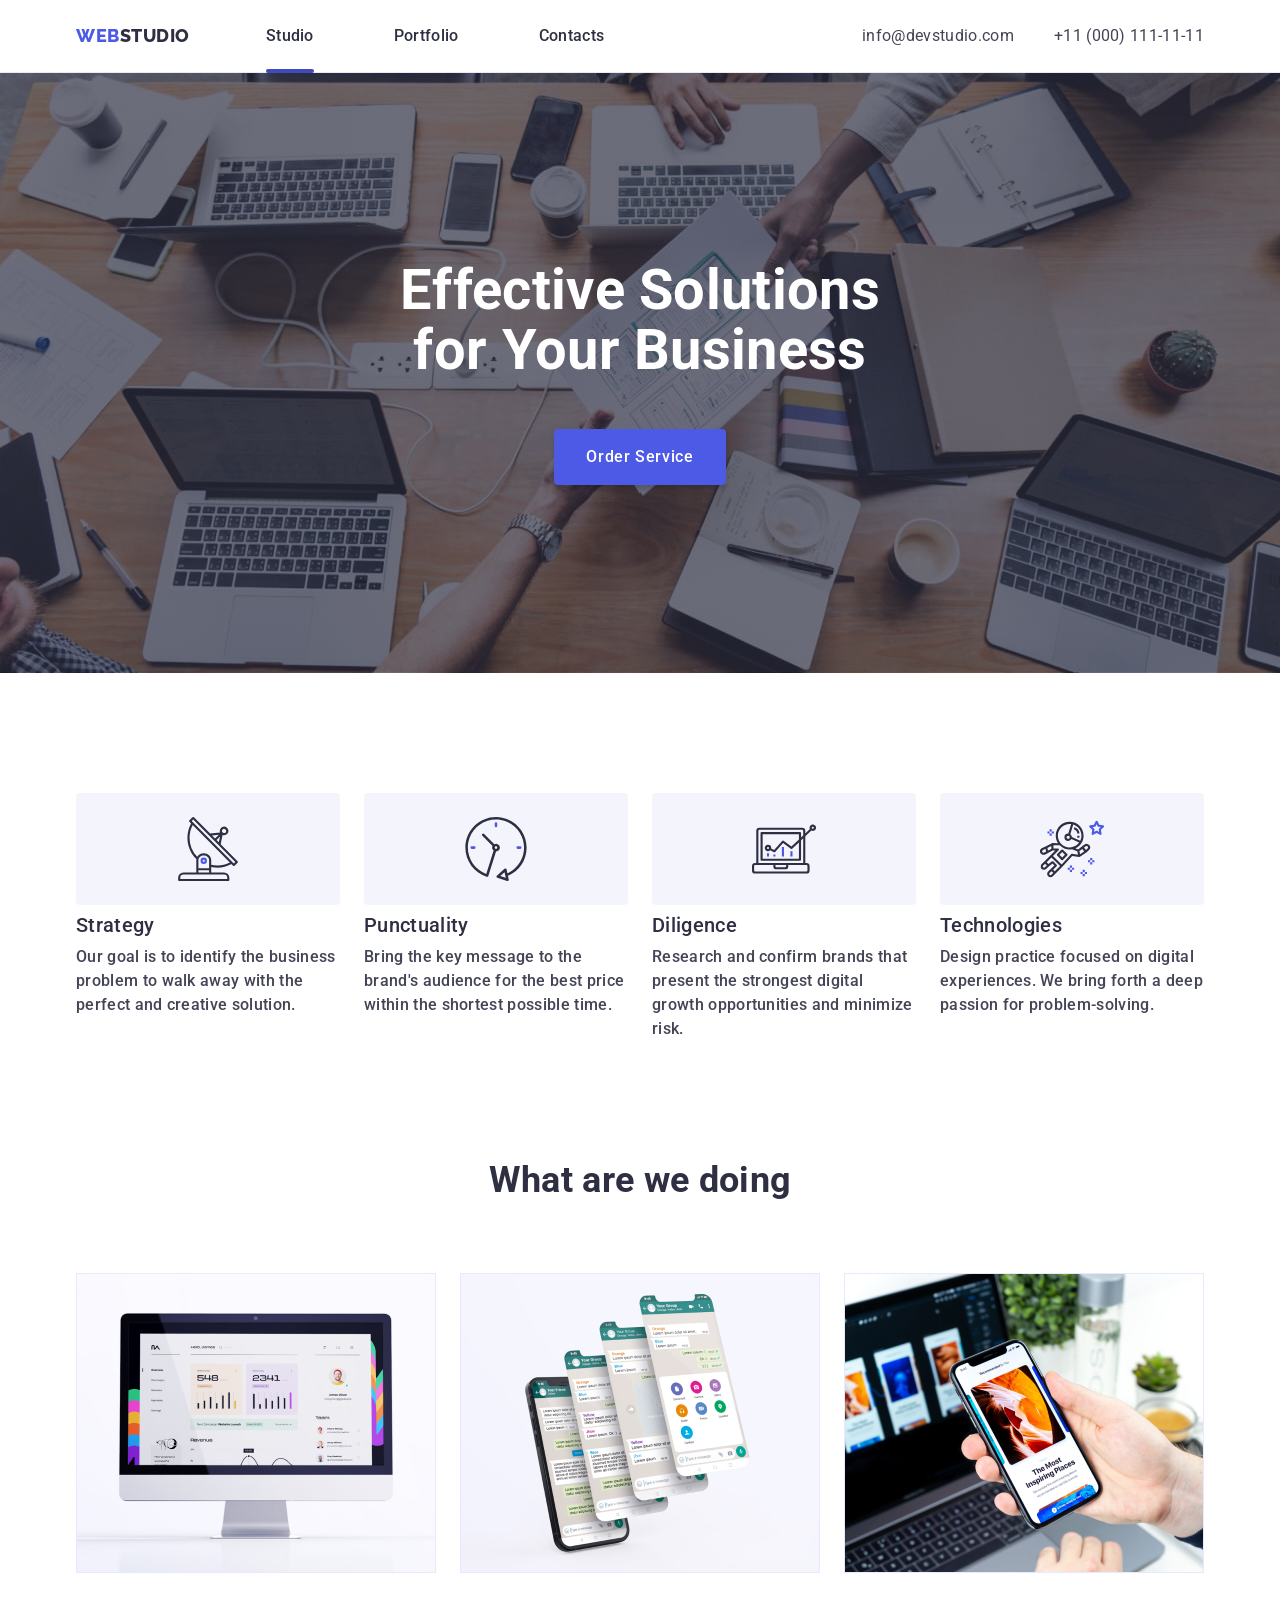
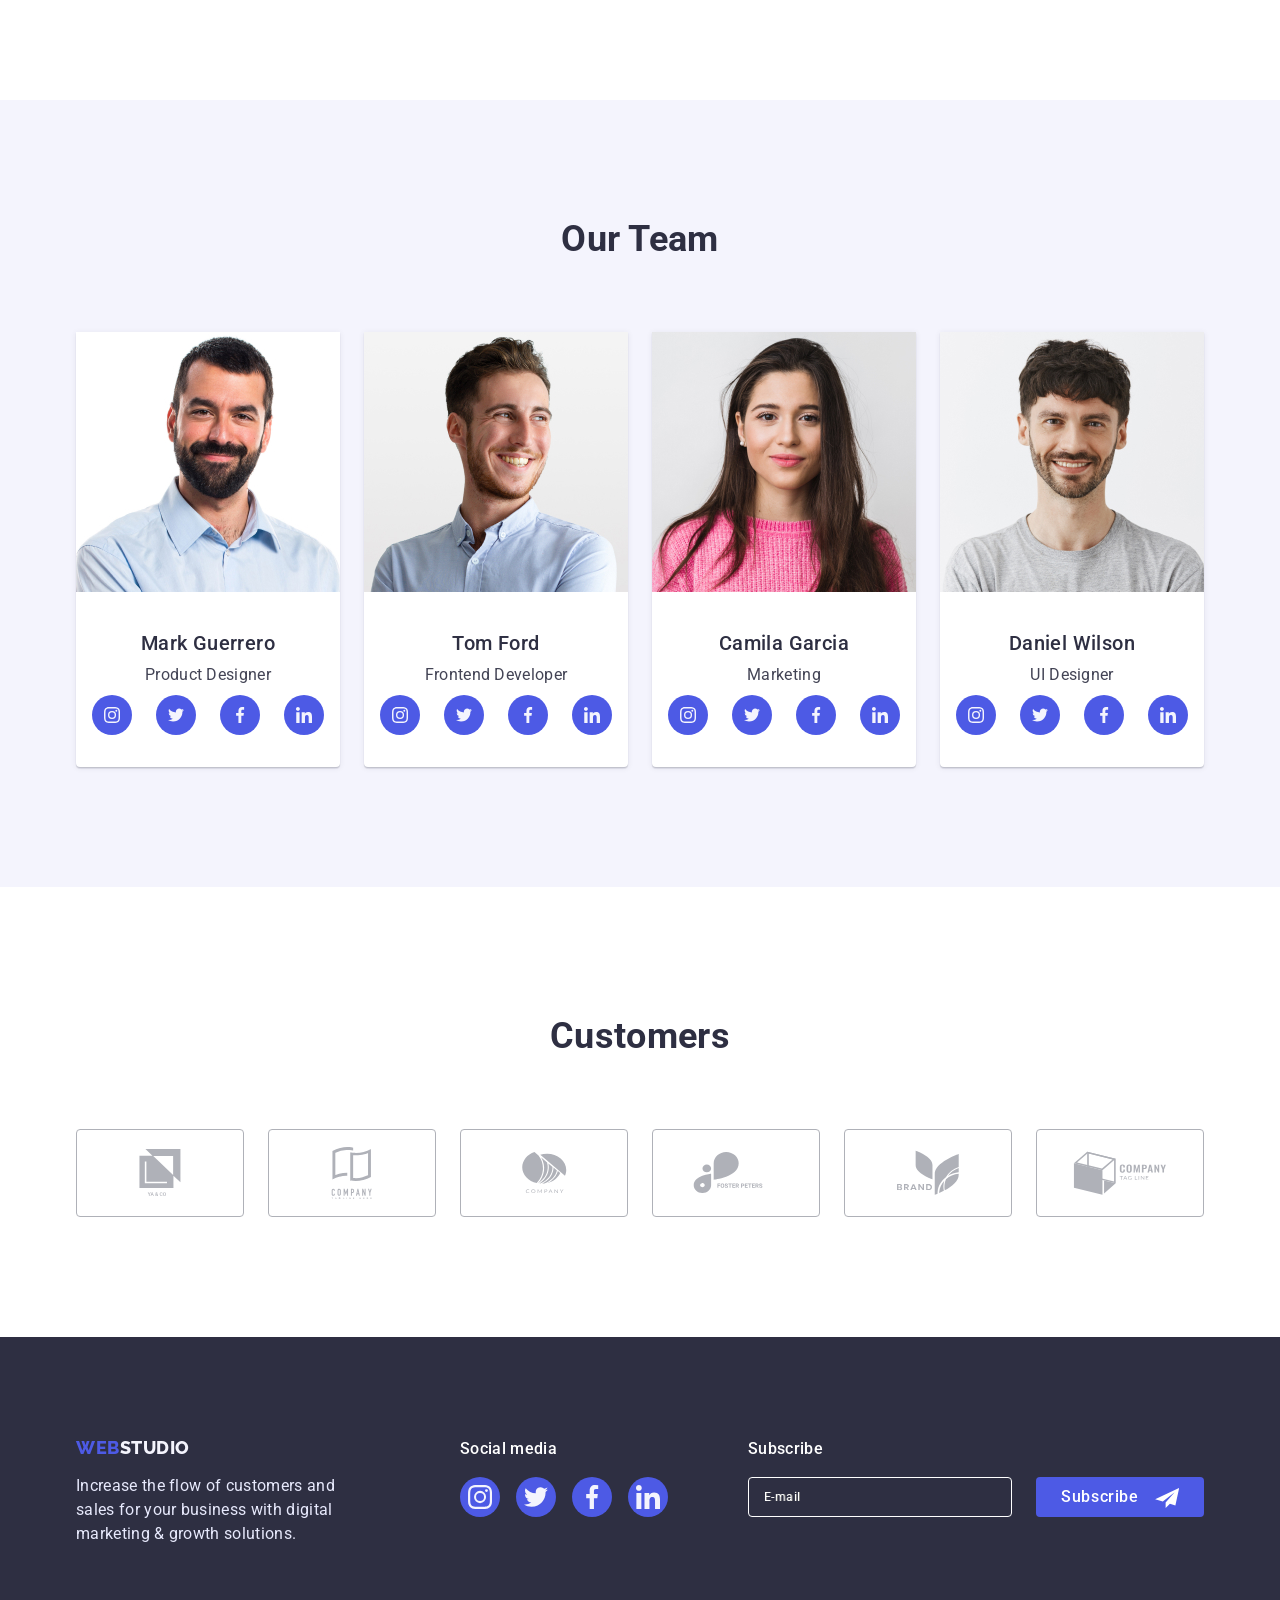
==== commit 32e35660: "corect" ====
--- a/index.html
+++ b/index.html
@@ -19,38 +19,41 @@
 </head>
 
 <body>
-    <header class="header conteiner navigation ">
+    <header class="header   ">
 
         <!-- NAV -->
-        <nav class="navigation">
-            <a href="./index.html" class="logo"><span class="logoferst">Web</span>Studio</a>
-            <ul class="site-nav list">
-                <li class="list-item "><a href="./index.html" class="link curent">Studio</a></li>
-
-                <li class="list-item"><a href="./portfolio.html" class="link">Portfolio</a></li>
-
-                <li class="list-item"><a href="" class="link">Contacts</a></li>
-            </ul>
-        </nav>
-
-        <!-- ADRES -->
-        <address class="navigation address">
-            <ul class="auth-nav list">
-                <li class="list-item"><a href="mailto:info@devstudio.com"
-                        class="link auth-nav-link ">info@devstudio.com</a></li>
-
-                <li class="list-item"><a href="tel:+110001111111" class="link auth-nav-link">+11 (000) 111-11-11</a>
-                </li>
-            </ul>
-        </address>
-        <button type="button" class="menu-btn-open" data-mobyl-open>
-            <svg class="menu-btn-icon">
-                <use href="./images/icons.svg#icon-btn-open"></use>
-            </svg>
-        </button>
+        <div class="conteiner navigation">
+            <nav class="navigation">
+                <a href="./index.html" class="logo"><span class="logoferst">Web</span>Studio</a>
+                <ul class="site-nav list">
+                    <li class="list-item "><a href="./index.html" class="link curent">Studio</a></li>
+
+                    <li class="list-item"><a href="./portfolio.html" class="link">Portfolio</a></li>
+
+                    <li class="list-item"><a href="" class="link">Contacts</a></li>
+                </ul>
+            </nav>
+
+            <!-- ADRES -->
+            <address class="navigation address">
+                <ul class="auth-nav list">
+                    <li class="list-item"><a href="mailto:info@devstudio.com"
+                            class="link auth-nav-link ">info@devstudio.com</a></li>
+
+                    <li class="list-item"><a href="tel:+110001111111" class="link auth-nav-link">+11 (000) 111-11-11</a>
+                    </li>
+                </ul>
+            </address>
+            <button type="button" class="menu-btn-open" data-mobyl-open>
+                <svg class="menu-btn-icon">
+                    <use href="./images/icons.svg#icon-btn-open"></use>
+                </svg>
+            </button>
+        </div>
+
 
         <!-- Mob Menu -->
-        <div class="mob-menu is-hidden" data-mobyl>
+        <div class="mob-menu" data-mobyl>
             <div>
                 <button type="button" class="menu-btn-close" data-mobyl-close>
                     <svg class="menu-btn-icon-close">
@@ -125,8 +128,10 @@
 
         <!--HERO  -->
         <section class="hero">
-            <h1 class="hero-title">Effective Solutions for Your Business</h1>
-            <button type="button" class="hero-btn btn" data-modal-open>Order Service</button>
+            <div>
+                <h1 class="hero-title">Effective Solutions for Your Business</h1>
+                <button type="button" class="hero-btn btn" data-modal-open>Order Service</button>
+            </div>
         </section>
 
 
@@ -192,15 +197,18 @@
                 <h2 class="section-title">What are we doing</h2>
                 <ul class="list list-fotowork ">
 
-                    <li class="fotowork-item"><img src="./images/computer.jpg" alt="computer" class="computer"
-                            width="360" height="300">
-                    </li>
-
-                    <li class="fotowork-item"><img src="./images/phone.jpg" alt="phone" class="phone" width="360"
-                            height="300"></li>
-
-                    <li class="fotowork-item"><img src="./images/computerandphone.jpg" alt="computerandphone"
-                            class="computerandphone" width="360" height="300"></li>
+                    <li class="fotowork-item">
+                        <img srcset="./images/computer.jpg 1x, ./images/computer-2x.jpg 2x" src="./images/computer.jpg"
+                            alt="computer" class="computer" width="360" height="300">
+                    </li>
+
+                    <li class="fotowork-item"><img srcset="./images/phone.jpg 1x, ./images/phone-2x.jpg 2x"
+                            src="./images/phone.jpg" alt="phone" class="phone" width="360" height="300"></li>
+
+                    <li class="fotowork-item"><img
+                            srcset="./images/computerandphone.jpg 1x, ./images/computerandphone-2x.jpg 2x"
+                            src="./images/computerandphone.jpg" alt="computerandphone" class="computerandphone"
+                            width="360" height="300"></li>
                 </ul>
             </div>
         </section>
@@ -213,8 +221,9 @@
                 <ul class="list list-team">
 
                     <li class="item">
-                        <img src="./images/markguerrero.jpg" alt="Mark Guerrero" class="teamcardmarkguerrero"
-                            width="264" height="260">
+                        <img srcset="./images/markguerrero.jpg 1x, ./images/markguerrero-2x.jpg 2x"
+                            src="./images/markguerrero.jpg" alt="Mark Guerrero" class="teamcardmarkguerrero" width="264"
+                            height="260">
                         <div class="cont-text-team">
                             <h3 class="subtitle-team">Mark Guerrero</h3>
                             <p class="text-team">Product Designer</p>
@@ -255,7 +264,8 @@
                     </li>
 
                     <li class="item">
-                        <img src="./images/tomford.jpg" alt="Tom Ford" class="teamcardtomford" width="264" height="260">
+                        <img srcset="./images/tomford.jpg 1x, ./images/tomford-2x.jpg 2x" src="./images/tomford.jpg"
+                            alt="Tom Ford" class="teamcardtomford" width="264" height="260">
                         <div class="cont-text-team">
                             <h3 class="subtitle-team">Tom Ford</h3>
                             <p class="text-team">Frontend Developer</p>
@@ -296,8 +306,9 @@
                     </li>
 
                     <li class="item ">
-                        <img src="./images/camilagarcia.jpg" alt="Camila Garcia" class="teamcardcamilagarcia"
-                            width="264" height="260">
+                        <img srcset="./images/camilagarcia.jpg 1x, ./images/camilagarcia-2x.jpg 2x"
+                            src="./images/camilagarcia.jpg" alt="Camila Garcia" class="teamcardcamilagarcia" width="264"
+                            height="260">
                         <div class="cont-text-team">
                             <h3 class="subtitle-team">Camila Garcia</h3>
                             <p class="text-team">Marketing</p>
@@ -339,8 +350,9 @@
                     </li>
 
                     <li class="item ">
-                        <img src="./images/danielwilson.jpg" alt="Daniel Wilson" class="teamcarddanielwilson"
-                            width="264" height="260">
+                        <img srcset="./images/danielwilson.jpg 1x, ./images/danielwilson-2x.jpg 2x"
+                            src="./images/danielwilson.jpg" alt="Daniel Wilson" class="teamcarddanielwilson" width="264"
+                            height="260">
                         <div class="cont-text-team">
                             <h3 class="subtitle-team">Daniel Wilson</h3>
                             <p class="text-team">UI Designer</p>
@@ -599,7 +611,7 @@
     </div>
 
     <script src="./js/modal.js"></script>
-    <script src="./js/mobyl.js"></script>
+    <script src="./js/mobile-menu.js"></script>
 </body>
 
 </html>
--- a/css/styles.css
+++ b/css/styles.css
@@ -11,45 +11,47 @@
 /* Logo- Raleway */
 /* Roboto */
 
-:root{
---body-color:#FFFFFF;
---main-text-color:#434455;
---hover-focus-color:#404BBF;
---ferstlogo-btn-color:#4D5AE5;
---logo-nav-footer-color:#2E2F42;
---fonbtn-fonsect-logofooter-color:#F4F4FD;
---textfooter-color:#E7E9FC;
---hero-fon-color:#2E2F42;
---custumer-fon:#AFB1B8;
---color-border:rgba(46, 47, 66, 0.4);
---colo-box-shadow:rgba(0, 0, 0, 0.15);
---box-shadow-color-customers:rgba(46, 47, 66, 0.08);
---form-input-color-focus:#4D5AE5;
---form-input-color-desc:#8E8F99;
---color-box-shadow-one:rgba(0, 0, 0, 0.1);
---color-box-shadow-two:rgba(0, 0, 0, 0.12);
---color-hero-bgimage:rgba(46, 47, 66, 0.7);
---color-box-shadow-teams:rgba(46, 47, 66, 0.16);
---color-box-shadow-btn-focus:rgba(0, 0, 0, 0.08);
---color-box-shadow-item:rgba(46, 47, 66, 0.16);
---color-footer-icon:rgba(255, 255, 255, 0.1);
---color-footer-icon-focus:#31D0AA;
---color-modal-bagraund:#FCFCFC;
---modal-box-shadow-one:rgba(0, 0, 0, 0.14);
---modal-box-shadow:rgba(0, 0, 0, 0.2);
---transit:250ms cubic-bezier(0.4, 0, 0.2, 1);
-}
-.conteiner{
+:root {
+    --body-color: #FFFFFF;
+    --main-text-color: #434455;
+    --hover-focus-color: #404BBF;
+    --ferstlogo-btn-color: #4D5AE5;
+    --logo-nav-footer-color: #2E2F42;
+    --fonbtn-fonsect-logofooter-color: #F4F4FD;
+    --textfooter-color: #E7E9FC;
+    --hero-fon-color: #2E2F42;
+    --custumer-fon: #AFB1B8;
+    --color-border: rgba(46, 47, 66, 0.4);
+    --colo-box-shadow: rgba(0, 0, 0, 0.15);
+    --box-shadow-color-customers: rgba(46, 47, 66, 0.08);
+    --form-input-color-focus: #4D5AE5;
+    --form-input-color-desc: #8E8F99;
+    --color-box-shadow-one: rgba(0, 0, 0, 0.1);
+    --color-box-shadow-two: rgba(0, 0, 0, 0.12);
+    --color-hero-bgimage: rgba(46, 47, 66, 0.7);
+    --color-box-shadow-teams: rgba(46, 47, 66, 0.16);
+    --color-box-shadow-btn-focus: rgba(0, 0, 0, 0.08);
+    --color-box-shadow-item: rgba(46, 47, 66, 0.16);
+    --color-footer-icon: rgba(255, 255, 255, 0.1);
+    --color-footer-icon-focus: #31D0AA;
+    --color-modal-bagraund: #FCFCFC;
+    --modal-box-shadow-one: rgba(0, 0, 0, 0.14);
+    --modal-box-shadow: rgba(0, 0, 0, 0.2);
+    --transit: 250ms cubic-bezier(0.4, 0, 0.2, 1);
+}
+
+.conteiner {
     margin: 0 auto;
     /* max-width: 1158px; */
     padding: 0 15px;
     /* background-color: #b6b7b9; */
-    
-    
-}
-.header{
+
+
+}
+
+.header {
     padding-top: 24px;
-    padding-bottom: 22px;
+    padding-bottom: 23px;
     border-bottom: 1px solid var(--textfooter-color);
 }
 
@@ -60,14 +62,15 @@
     letter-spacing: 0.02em;
     font-size: 16px;
     line-height: 1.5;
-      
-}
-/* h1,h2,h3, p{
+
+}
+
+h1,h2,h3, p{
     margin: 0;
     padding: 0;
-} */
-
-.list{
+}
+
+.list {
     display: flex;
     padding: 0;
     margin: 0;
@@ -78,10 +81,10 @@
     /* outline: 1px solid; */
 }
 
-.btn{
- border-radius: 4px;
-/* border: 1px solid transparent; */
-border: transparent;
+.btn {
+    border-radius: 4px;
+    /* border: 1px solid transparent; */
+    border: transparent;
     letter-spacing: 0.04em;
     font-family: inherit;
     font-weight: 500;
@@ -92,50 +95,50 @@
 }
 
 .hidden {
-    
-            position: absolute;
-            width: 1px;
-            height: 1px;
-            margin: -1px;
-            border: 0;
-            padding: 0;
-            white-space: nowrap;
-            clip-path: inset(100%);
-            clip: rect(0 0 0 0);
-            overflow: hidden;
-        
-}
-
-.link{
-text-decoration: none;
-}
-
-.list-item{
+
+    position: absolute;
+    width: 1px;
+    height: 1px;
+    margin: -1px;
+    border: 0;
+    padding: 0;
+    white-space: nowrap;
+    clip-path: inset(100%);
+    clip: rect(0 0 0 0);
+    overflow: hidden;
+
+}
+
+.link {
+    text-decoration: none;
+}
+
+.list-item {
     position: relative;
 }
 
 
-.curent::after{
-position: absolute;
-content: '';
-border-bottom: 4px solid var(--hover-focus-color);
-border-radius: 2px;
-   width: 100%;
-   bottom:-1px;
-   left: 0;
-}
-
-.navigation{
+.curent::after {
+    position: absolute;
+    content: '';
+    border-bottom: 4px solid var(--hover-focus-color);
+    border-radius: 2px;
+    width: 100%;
+    bottom: -1px;
+    left: 0;
+}
+
+.navigation {
     display: flex;
     align-items: center;
 }
 
-p{
+p {
     margin-top: 0;
     margin-bottom: 0;
     font-weight: 500;
-    color:var(--main-text-color);
-  
+    color: var(--main-text-color);
+
 }
 
 /* .list-team .subtitle{
@@ -148,8 +151,8 @@
 
 
 /* NAW AND FOOTER */
-.logo{
-    color:var(--logo-nav-footer-color);
+.logo {
+    color: var(--logo-nav-footer-color);
     font-family: Raleway, sans-serif;
     letter-spacing: 0.03em;
     font-weight: 800;
@@ -159,8 +162,9 @@
     text-decoration: none;
     text-transform: uppercase;
 }
-.logoferst{
-    color:var(--ferstlogo-btn-color);
+
+.logoferst {
+    color: var(--ferstlogo-btn-color);
 
 }
 
@@ -169,26 +173,30 @@
 .site-nav {
     display: none;
 }
-.address{
+
+.address {
     display: none;
 
 }
-.menu-btn-open{
+
+.menu-btn-open {
     border: none;
     background-color: transparent;
     margin-left: auto;
-    width: 40px;
-        height: 30px;
-}
-.menu-btn-icon{
+    width: 32px;
+        height: 22px
+}
+
+.menu-btn-icon {
     width: 32px;
     height: 22px;
-    stroke:var(--logo-nav-footer-color);
+    stroke: var(--logo-nav-footer-color);
 }
 
 /* Mobul Menu */
-.mob-menu{
+.mob-menu {
     position: fixed;
+    z-index: 1;
     display: flex;
     flex-direction: column;
     justify-content: space-between;
@@ -201,98 +209,108 @@
     padding-bottom: 40px;
     padding-left: 40px;
     background-color: #fff;
-}
+    left:0;
+gap: 70px;
+    transform: translateX(100%);
+        transition: transform 250ms ease-in-out;
+}
+
 .mob-menu.is-hidden {
-    opacity: 0;
+    transform: translateX(0);
+    /* opacity: 0;
     visibility: hidden;
-    pointer-events: none;
-}
+    pointer-events: none; */
+}
+
 .menu-btn-close {
     /* position: absolute; */
     /* display: flex; */
-        margin-left: auto;
-        margin-bottom: 32px;
-            display: block;
+    margin-left: auto;
+    margin-bottom: 32px;
+    display: block;
     /* top: 24px;
     right: 24px; */
-        width: 24px;
-        height: 24px;
-        padding: 0;
-        background-color: transparent;
-        border: 1px solid var(--color-box-shadow-one);
-        /* justify-content: center; */
-        /* align-items: center; */
-        border-radius: 50%;
-        transition: background-color var(--transit);
-        cursor: pointer;
-}
-
-.menu-btn-icon-close{
+    width: 24px;
+    height: 24px;
+    padding: 0;
+    background-color: transparent;
+    border: 1px solid var(--color-box-shadow-one);
+    /* justify-content: center; */
+    /* align-items: center; */
+    border-radius: 50%;
+    transition: background-color var(--transit);
+    cursor: pointer;
+}
+
+.menu-btn-icon-close {
     width: 8px;
     height: 8px;
-    
-}
-
-.mob-menu-link{
+
+}
+
+.mob-menu-link {
     font-weight: 700;
-        font-size: 36px;
-        line-height: 1.11;
-        letter-spacing: 0.02em;
-        color: var(--logo-nav-footer-color);
-        text-decoration: none;
-}
-
-.mob-menu-link:hover{
-color: var(--hover-focus-color);
-}
-.mob-menu-link-email{
+    font-size: 36px;
+    line-height: 1.11;
+    letter-spacing: 0.02em;
+    color: var(--logo-nav-footer-color);
+    text-decoration: none;
+}
+
+.mob-menu-link:hover {
+    color: var(--hover-focus-color);
+}
+
+.mob-menu-link-email {
     font-weight: 500;
-        font-size: 20px;
-        line-height: 1.2;
-        letter-spacing: 0.02em;
-        text-decoration: none;
-        color: var(--main-text-color);
-}
-
-.auth:hover{
-    color:var(--ferstlogo-btn-color);
-    gap:40px;
-}
-
-.mob-menu-site-nav{
+    font-size: 20px;
+    line-height: 1.2;
+    letter-spacing: 0.02em;
+    text-decoration: none;
+    color: var(--main-text-color);
+}
+
+.auth:hover {
+    color: var(--ferstlogo-btn-color);
+    gap: 40px;
+}
+
+.mob-menu-site-nav {
     flex-direction: column;
 }
 
-.mob-menu-nav{
-    
-}
-.mob-menu-address{
+.mob-menu-nav {}
+
+.mob-menu-address {
     margin-bottom: 48px;
-}
-.mob-menu-auth-nav{
-    gap:40px;
-}
-
-.mob-menu-list-icon{
-    gap:56px;
+  font-style: normal;
+}
+
+.mob-menu-auth-nav {
+    gap: 40px;
+}
+
+.mob-menu-list-icon {
+    gap: 56px;
 }
 
 /* hero */
-.hero{
-height: auto;
-width: 100%;
-padding-top: 112px;
-padding-bottom: 112px;
-margin-left: auto;
-margin-right: auto;
-
-
- background-color: var(--logo-nav-footer-color);
- background-image:linear-gradient(to right, var(--color-hero-bgimage), var(--color-hero-bgimage)), URL('../images/hero-bg-mob.jpg');
- background-repeat: no-repeat;
- background-position: center;
- background-size: cover;
- text-align: center;  
+.hero {
+    max-width: 1440px;
+    /* height: auto;
+    width: 100%; */
+    padding-top: 112px;
+    padding-bottom: 112px;
+    margin-left: auto;
+    margin-right: auto;
+
+
+    background-color: var(--logo-nav-footer-color);
+    background-image: linear-gradient(to right, var(--color-hero-bgimage), var(--color-hero-bgimage)), URL('../images/hero-bg-mob.jpg');
+    background-repeat: no-repeat;
+    background-position: center;
+    background-size: cover;
+    text-align: center;
 }
 
 @media (min-device-pixel-ratio: 2),
@@ -303,8 +321,8 @@
     }
 }
 
-.hero-title{   
-    color:var(--body-color); 
+.hero-title {
+    color: var(--body-color);
     font-size: 36px;
     line-height: 1.11;
     max-width: 320px;
@@ -314,15 +332,15 @@
 
 /* Button Studio */
 /* Button Hero */
-.hero-btn{
-min-width: 169px;
-padding: 16px 32px;
-min-height: 56px;
-/* margin-bottom: 112px; */
-transition: background-color var(--transit);
-background-color: var(--ferstlogo-btn-color);
-color: var(--body-color);
-box-shadow: 0px 4px 4px var(--colo-box-shadow);
+.hero-btn {
+    min-width: 169px;
+    padding: 16px 32px;
+    min-height: 56px;
+    /* margin-bottom: 112px; */
+    transition: background-color var(--transit);
+    background-color: var(--ferstlogo-btn-color);
+    color: var(--body-color);
+    box-shadow: 0px 4px 4px var(--colo-box-shadow);
 
 }
 
@@ -332,132 +350,108 @@
 
 
 /* section */
-.subtitle{
-margin-top: 0;
-margin-bottom: 8px;
-
-color: var(--logo-nav-footer-color);
-font-size: 36px;
-line-height: 1.11;
-text-align: center;
-}
-
-.section{
+.subtitle {
+    margin-top: 0;
+    margin-bottom: 8px;
+
+    color: var(--logo-nav-footer-color);
+    font-size: 36px;
+    line-height: 1.11;
+    text-align: center;
+}
+
+.section {
     padding-top: 96px;
     padding-bottom: 96px;
     /* padding-top: 120px; */
     /* margin-top: 120px; */
 }
 
-.bottom{
+.bottom {
     padding-bottom: 120px;
 }
 
 
 
 
-.section-title{
-margin-top: 0;
-margin-bottom: 72px;
-
-    color:var(--logo-nav-footer-color);
+.section-title {
+    margin-top: 0;
+    margin-bottom: 72px;
+
+    color: var(--logo-nav-footer-color);
     /* font-weight: 700; */
     font-size: 36px;
     line-height: 1.11;
-    text-align: center;  
-}
-
-
-
-.fotowork-item{
+    text-align: center;
+}
+
+
+
+.fotowork-item {
     flex-basis: calc((100% - 48px)/3);
 }
 
 
-.subtitle-team{
+.subtitle-team {
     font-weight: 500;
-        font-size: 20px;
-        line-height: 1.2;
-        
-        text-align: center;
-        letter-spacing: 0.02em;
-    color:var(--logo-nav-footer-color);
-        margin-top: 0;
-            margin-bottom: 8px;
-    
-        
+    font-size: 20px;
+    line-height: 1.2;
+
+    text-align: center;
+    letter-spacing: 0.02em;
+    color: var(--logo-nav-footer-color);
+    margin-top: 0;
+    margin-bottom: 8px;
+
+
 }
 
 .team-section {
-padding-top: 96px;
-padding-bottom: 96px;
+    padding-top: 96px;
+    padding-bottom: 96px;
 
     background-color: var(--fonbtn-fonsect-logofooter-color);
 }
-@media (min-device-pixel-ratio: 2),
-(min-resolution: 192dpi),
-(min-resolution: 2dppx) {
-    .teamcardtomford {
-        background-image: URL('../images/tomford-mob-2x.jpg');
-    }
-}
-@media (min-device-pixel-ratio: 2),
-(min-resolution: 192dpi),
-(min-resolution: 2dppx) {
-    .teamcardcamilagarcia {
-        background-image: URL('../images/camilagarcia-mob-2x.jpg');
-    }
-}
-@media (min-device-pixel-ratio: 2),
-(min-resolution: 192dpi),
-(min-resolution: 2dppx) {
-    .teamcarddanielwilson {
-        background-image: URL('../images/danielwilson-mob-2x.jpg');
-    }
-}
-@media (min-device-pixel-ratio: 2),
-(min-resolution: 192dpi),
-(min-resolution: 2dppx) {
-    .teamcardmarkguerrero {
-        background-image: URL('../images/markguerrero-mob-2x.jpg');
-    }
-}
-
-
-.list-team{
+
+
+
+.list-team {
     justify-content: center;
 }
+
 .list-team .item {
     flex-basis: calc((100% - 72px)/4);
     justify-content: space-between;
     text-align: center;
     background-color: var(--body-color);
-    box-shadow: 0px 1px 6px var(--box-shadow-color-customers), 
-    0px 1px 1px var(--color-box-shadow-teams), 
-    0px 2px 1px var(--box-shadow-color-customers);
+    box-shadow: 0px 1px 6px var(--box-shadow-color-customers),
+        0px 1px 1px var(--color-box-shadow-teams),
+        0px 2px 1px var(--box-shadow-color-customers);
     border-radius: 0px 0px 4px 4px;
 }
+
 /* .list-team .subtitle{
     padding-top:32px;
 } */
 
-.cont-text-team{
+.cont-text-team {
     padding: 32px 16px;
-    
-    
-}
-.text-team{
+
+
+}
+
+.text-team {
     font-weight: 400;
-        font-size: 16px;
-        line-height: 1.5;
-        
-    
-        text-align: center;
-        letter-spacing: 0.02em;
-        color: var(--main-text-color);
-}
-
-.list-icon{
+    font-size: 16px;
+    line-height: 1.5;
+
+
+    text-align: center;
+    letter-spacing: 0.02em;
+    color: var(--main-text-color);
+}
+
+.list-icon {
     /* display: flax; */
     justify-content: center;
     margin-top: 8px;
@@ -472,10 +466,11 @@
     border-radius: 50%;
     width: 40px;
     height: 40px;
-transition: background-color var(--transit);
-}
+    transition: background-color var(--transit);
+}
+
 .linc-icon:hover,
-.linc-icon:focus{
+.linc-icon:focus {
     background-color: var(--hover-focus-color);
 }
 
@@ -497,7 +492,7 @@
 
 
 
-.prioritet-icon{
+.prioritet-icon {
     background-color: var(--fonbtn-fonsect-logofooter-color);
     text-align: center;
     padding-top: 24px;
@@ -508,50 +503,52 @@
     display: flex;
     justify-content: center;
     align-items: center;
-    
-}
-
-
-.prioritet-icon-item{
+
+}
+
+
+.prioritet-icon-item {
     width: 64px;
     height: 64px;
     display: block;
-    
-}
-
-
-
-.section-customers{
+
+}
+
+
+
+.section-customers {
     padding-top: 96px;
     padding-bottom: 96px;
 }
 
 
-.list-customers{
+.list-customers {
     justify-content: space-between;
-gap: 16px;
-}
-
-.customers-item{
+    gap: 16px;
+}
+
+.customers-item {
     flex-basis: calc((100% - 120px)/6);
     min-width: 190px;
-}
-
-.customers-link{
+    margin-right: auto;
+        margin-left: auto;
+}
+
+.customers-link {
     display: flex;
     justify-content: center;
     align-items: center;
-    
+
     height: 88px;
     border: 1px solid var(--custumer-fon);
     border-radius: 4px;
     transition: border var(--transit);
-    
+
 }
 
 .customers-link:hover,
-.customers-link:focus{
-border: 1px solid var(--hover-focus-color);
+.customers-link:focus {
+    border: 1px solid var(--hover-focus-color);
 }
 
 .customers-icon-yaco {
@@ -562,15 +559,14 @@
 }
 
 .customers-link:hover .customers-icon-yaco,
-.customers-link:focus .customers-icon-yaco
-{
-  fill:var(--hover-focus-color);
-}
-
-
-
-
-.customers-icon-companytaglinehere{
+.customers-link:focus .customers-icon-yaco {
+    fill: var(--hover-focus-color);
+}
+
+
+
+
+.customers-icon-companytaglinehere {
     /* width: 40; */
     height: 52px;
     fill: var(--custumer-fon);
@@ -579,12 +575,12 @@
 
 .customers-link:hover .customers-icon-companytaglinehere,
 .customers-link:focus .customers-icon-companytaglinehere {
-    fill:  var(--hover-focus-color);
-}
-
-
-
-.customers-icon-company{
+    fill: var(--hover-focus-color);
+}
+
+
+
+.customers-icon-company {
     /* width: 44px; */
     height: 41px;
     fill: var(--custumer-fon);
@@ -593,14 +589,14 @@
 
 .customers-link:hover .customers-icon-company,
 .customers-link:focus .customers-icon-company {
-    fill:  var(--hover-focus-color);
-}
-
-
-
-
-
-.customers-icon-fosterpeters{
+    fill: var(--hover-focus-color);
+}
+
+
+
+
+
+.customers-icon-fosterpeters {
     /* width: 84px; */
     height: 41px;
     fill: var(--custumer-fon);
@@ -609,12 +605,12 @@
 
 .customers-link:hover .customers-icon-fosterpeters,
 .customers-link:focus .customers-icon-fosterpeters {
-    fill:  var(--hover-focus-color);
-}
-
-
-
-.customers-icon-brand{
+    fill: var(--hover-focus-color);
+}
+
+
+
+.customers-icon-brand {
     /* width: 63px; */
     height: 45px;
     fill: var(--custumer-fon);
@@ -623,11 +619,11 @@
 
 .customers-link:hover .customers-icon-brand,
 .customers-link:focus .customers-icon-brand {
-    fill:  var(--hover-focus-color);
-}
-
-
-.customers-icon-companytagline{
+    fill: var(--hover-focus-color);
+}
+
+
+.customers-icon-companytagline {
     /* width: 94px; */
     height: 44px;
     fill: var(--custumer-fon);
@@ -636,7 +632,7 @@
 
 .customers-link:hover .customers-icon-companytagline,
 .customers-link:focus .customers-icon-companytagline {
-    fill:  var(--hover-focus-color);
+    fill: var(--hover-focus-color);
 }
 
 
@@ -646,45 +642,46 @@
 
 /* button Portfolio */
 
-.filter{
+.filter {
     justify-content: center;
-    
-}
-
-
-
-.section-btn{
+
+}
+
+
+
+.section-btn {
     min-height: 48px;
     padding-left: 23px;
     padding-right: 23px;
-    
+
 
     background-color: var(--fonbtn-fonsect-logofooter-color);
-    color:var(--ferstlogo-btn-color);
-    border-color: var(--textfooter-color); 
+    color: var(--ferstlogo-btn-color);
+    border-color: var(--textfooter-color);
     box-shadow: none;
 
-    transition: background-color var(--transit), 
-    color var(--transit),
-    box-shadow var(--transit);
-
-}
-
-.section-btn:hover, 
-.section-btn:focus{
+    transition: background-color var(--transit),
+        color var(--transit),
+        box-shadow var(--transit);
+
+}
+
+.section-btn:hover,
+.section-btn:focus {
     background-color: var(--hover-focus-color);
-   
+
     color: var(--body-color);
-    
-    box-shadow: 0px 3px 1px var(--color-box-shadow-one), 
-    0px 2px 1px var(--color-box-shadow-btn-focus), 
-    0px 2px 2px var(--color-box-shadow-two);
-    
-}
-
-.section-btn-ferst{
+
+    box-shadow: 0px 3px 1px var(--color-box-shadow-one),
+        0px 2px 1px var(--color-box-shadow-btn-focus),
+        0px 2px 2px var(--color-box-shadow-two);
+
+}
+
+.section-btn-ferst {
     min-width: 69px;
 }
+
 .section-btn-second {
     min-width: 116px;
 }
@@ -693,58 +690,58 @@
     min-width: 79px;
 }
 
-.section-btn-fourth{
+.section-btn-fourth {
     min-width: 101px;
 }
 
-.section-btn-fifth{
+.section-btn-fifth {
     min-width: 126px;
 }
 
-.section-filter{
+.section-filter {
     padding-top: 96px;
     padding-bottom: 120px
 }
 
 
 
-.list-result{
+.list-result {
     margin-top: 72px;
-    
-}
-
-.list-result .item{
-flex-basis: calc((100% - 48px)/3);
-box-shadow: none;
-transition: box-shadow var(--transit);
-
-}
-
-.list-result .item:hover{
-box-shadow: 0px 1px 6px var(--box-shadow-color-customers), 
-0px 1px 1px var(--color-box-shadow-item), 
-0px 2px 1px var(--box-shadow-color-customers);
-}
-
-.list-result .border{
+
+}
+
+.list-result .item {
+    flex-basis: calc((100% - 48px)/3);
+    box-shadow: none;
+    transition: box-shadow var(--transit);
+
+}
+
+.list-result .item:hover {
+    box-shadow: 0px 1px 6px var(--box-shadow-color-customers),
+        0px 1px 1px var(--color-box-shadow-item),
+        0px 2px 1px var(--box-shadow-color-customers);
+}
+
+.list-result .border {
     padding: 32px 16px;
-    
+
 }
 
 
 
 .list-result-link:hover .textfon,
-.list-result-link:focus .textfon{
-transform: translate(0, 0);
-}
-
-
-.textfon{
-    
+.list-result-link:focus .textfon {
+    transform: translate(0, 0);
+}
+
+
+.textfon {
+
     position: absolute;
-    top:0;
+    top: 0;
     left: 0;
-    transform: translate(0,100%);
+    transform: translate(0, 100%);
     transition: transform var(--transit);
     width: 100%;
     height: 100%;
@@ -755,90 +752,94 @@
     line-height: 1.5;
     letter-spacing: 0.02em;
     color: var(--fonbtn-fonsect-logofooter-color);
-     background-color: var(--ferstlogo-btn-color);
-}
-
-.wrapper{
+    background-color: var(--ferstlogo-btn-color);
+}
+
+.wrapper {
     position: relative;
     overflow: hidden;
 }
 
 
 
-.workcard{
-     display: block;
-     max-width: 100%;
-     height: auto;
+.workcard {
+    display: block;
+    max-width: 100%;
+    height: auto;
 }
 
 
 
 /* footer */
 
-.page-footer{
-/* padding-top: 100px;
+.page-footer {
+    /* padding-top: 100px;
 padding-bottom: 100px; */
-padding-top: 96px;
-padding-bottom: 96px;
-
-background-color: var(--logo-nav-footer-color);;
-}
-.logo-footer{
+    padding-top: 96px;
+    padding-bottom: 96px;
+
+    background-color: var(--logo-nav-footer-color);
+    ;
+}
+
+.logo-footer {
     display: block;
     text-align: center;
     /* margin-bottom: 16px; */
     /* margin-bottom: 17.5px; */
-    color:var(--fonbtn-fonsect-logofooter-color);
-}
-.text-footer{
+    color: var(--fonbtn-fonsect-logofooter-color);
+}
+
+.text-footer {
     width: 268px;
     /* color:var(--textfooter-color); */
-color:var(--fonbtn-fonsect-logofooter-color);
-font-weight: 400;
-margin-top: 17.5px;
-}
-
-.logo-text-footer{
+    color: var(--fonbtn-fonsect-logofooter-color);
+    font-weight: 400;
+    margin-top: 17.5px;
+}
+
+.logo-text-footer {
     display: block;
-        text-align: center;
+    text-align: center;
     margin-bottom: 72px;
 
 }
 
 
-.conteiner-footer{
+.conteiner-footer {
     display: flex;
     /* gap:120px; */
     flex-wrap: wrap;
     justify-content: center;
 }
 
-.social-media{
+.social-media {
     /* margin-left: 120px; */
 }
 
-.text-footer-social{
+.text-footer-social {
     margin-bottom: 16px;
 
     font-weight: 500;
-        font-size: 16px;
-        line-height: 1.5;
-        letter-spacing: 0.02em;
-    
-        color: var(--body-color);
-}
-
-
-
-.list-icon-footer{
-    display: flex;
-        padding: 0;
-        margin: 0;
-        list-style: none;
-        gap: 16px;
-        flex-wrap: wrap;
-        min-width: 208px;
-}
+    font-size: 16px;
+    line-height: 1.5;
+    letter-spacing: 0.02em;
+
+    color: var(--body-color);
+}
+
+
+
+.list-icon-footer {
+    display: flex;
+    padding: 0;
+    margin: 0;
+    list-style: none;
+    gap: 16px;
+    flex-wrap: wrap;
+    min-width: 208px;
+}
+
 .linc-icon-footer {
     display: flex;
     justify-content: center;
@@ -848,23 +849,23 @@
     border-radius: 50%;
     width: 40px;
     height: 40px;
-transition: background-color var(--transit);
+    transition: background-color var(--transit);
 }
 
 .linc-icon-footer:hover,
-.linc-icon-footer:focus{
-    background-color:var(--color-footer-icon-focus);
+.linc-icon-footer:focus {
+    background-color: var(--color-footer-icon-focus);
 }
 
 .cont-icon-footer {
 
     width: 24px;
     height: 24px;
-    fill:var(--fonbtn-fonsect-logofooter-color);
-}
-
-
-.footer-form{
+    fill: var(--fonbtn-fonsect-logofooter-color);
+}
+
+
+.footer-form {
     width: 100%;
     display: flex;
     flex-direction: column;
@@ -872,59 +873,60 @@
     margin-right: 0;
 }
 
-.foote-form-text{
+.foote-form-text {
     margin-bottom: 16px;
     display: block;
-        text-align: center;
-    
-        font-weight: 500;
-        font-size: 16px;
-        line-height: 1.5;
-        letter-spacing: 0.02em;
-    
-        color: var(--body-color);
-}
-
-.footer-form-lable{
+    text-align: center;
+
+    font-weight: 500;
+    font-size: 16px;
+    line-height: 1.5;
+    letter-spacing: 0.02em;
+
+    color: var(--body-color);
+}
+
+.footer-form-lable {
     display: contents;
     /* margin-bottom: 16px; */
     /* position: relative; */
-    
+
     /* min-height: 40px;
         min-width: 264px; */
 }
+
 .form-input-btn {
     display: flex;
     position: relative;
     /* min-width: 453; */
     flex-wrap: wrap;
     transition: transform var(--transit);
-    gap:16px;
-
-}
-
-.form-lable-text{
+    gap: 16px;
+
+}
+
+.form-lable-text {
     position: absolute;
-top:8px;    
-left: 16px;
-
-font-weight: 400;
-font-style: normal;
-font-size: 12px;
-line-height: 2;
-letter-spacing: 0.04em;
+    top: 8px;
+    left: 16px;
+
+    font-weight: 400;
+    font-style: normal;
+    font-size: 12px;
+    line-height: 2;
+    letter-spacing: 0.04em;
 
     color: var(--body-color);
 }
 
-.form-input-text:focus + .form-lable-text,
-.form-input-text:not(:placeholder-shown) + .form-lable-text{
+.form-input-text:focus+.form-lable-text,
+.form-input-text:not(:placeholder-shown)+.form-lable-text {
     transform: translateX(-56px);
     /* left:-52px */
 }
 
 
-.form-input-text{
+.form-input-text {
     min-height: 40px;
     min-width: 100%;
     background-color: var(--hero-fon-color);
@@ -935,41 +937,43 @@
 
 
     font-weight: 400;
-        font-style: normal;
-        font-size: 12px;
-        line-height: 2;
-        letter-spacing: 0.04em;
-        color: var(--body-color);
-    
-}
-.footer-form-btn{
+    font-style: normal;
+    font-size: 12px;
+    line-height: 2;
+    letter-spacing: 0.04em;
+    color: var(--body-color);
+
+}
+
+.footer-form-btn {
     margin: 0 auto;
-position: relative;
-min-width: 165px;
-padding-left: 24px;
-padding-right: 64px;
-min-height: 40px;
-/* margin-left: 24px; */
-transition: background-color var(--transit);
-background-color: var(--ferstlogo-btn-color);
-color: var(--body-color);
-}
-
-.footer-form-btn:hover, 
-.footer-form-btn:focus{
-background: var(--hover-focus-color);
-box-shadow: 0px 4px 4px var(--colo-box-shadow);
-}
-
-.footer-btn-icon{
+    position: relative;
+    min-width: 165px;
+    padding-left: 24px;
+    padding-right: 64px;
+    min-height: 40px;
+    /* margin-left: 24px; */
+    transition: background-color var(--transit);
+    background-color: var(--ferstlogo-btn-color);
+    color: var(--body-color);
+}
+
+.footer-form-btn:hover,
+.footer-form-btn:focus {
+    background: var(--hover-focus-color);
+    box-shadow: 0px 4px 4px var(--colo-box-shadow);
+}
+
+.footer-btn-icon {
     position: absolute;
-    top:10px;
+    top: 10px;
     right: 24px;
     width: 24px;
     height: 20px;
 }
+
 /* ---------Modal Window--------- */
-.backdrop{
+.backdrop {
     position: fixed;
     top: 0;
     left: 0;
@@ -977,45 +981,47 @@
     height: 100%;
     z-index: 100;
     background: var(--color-border);
-transition: opacity var(--transit),
-visibility var(--transit);
-}
-
-.backdrop.is-hidden{
+    transition: opacity var(--transit),
+        visibility var(--transit);
+}
+
+.backdrop.is-hidden {
     opacity: 0;
     visibility: hidden;
     pointer-events: none;
 }
 
-.backdrop.is-hidden .modal{
+.backdrop.is-hidden .modal {
     transform: translate(-50%, -50%) scale(1.2);
 }
-.modal{
+
+.modal {
     /* position: relative; */
     max-width: 408px;
-    width: 100%;
-    height: 584px;
-    position:absolute;
-    top:50%;
+    width: calc(100% - 32px);
+    /* height: 584px; */
+    position: absolute;
+    top: 50%;
     left: 50%;
     transform: translate(-50%, -50%);
     padding: 72px 24px 24px;
     background: var(--color-modal-bagraund);
-    box-shadow: 0px 1px 1px var(--modal-box-shadow-one), 
-    0px 1px 3px var(--color-box-shadow-two), 0px 2px 1px var(--modal-box-shadow);
+    box-shadow: 0px 1px 1px var(--modal-box-shadow-one),
+        0px 1px 3px var(--color-box-shadow-two), 0px 2px 1px var(--modal-box-shadow);
     border-radius: 4px;
     transition: transform var(--transit);
 }
-.modal-close-btn-icon{
+
+.modal-close-btn-icon {
     width: 8px;
     height: 8px;
     transition: fill var(--transit);
 
 }
 
-.modal-close-btn{
+.modal-close-btn {
     position: absolute;
-    top:24px;
+    top: 24px;
     right: 24px;
     display: flex;
     width: 24px;
@@ -1030,90 +1036,91 @@
     cursor: pointer;
 }
 
-.modal-close-btn:hover ,
+.modal-close-btn:hover,
 .modal-close-btn:focus {
-    background-color:var(--hover-focus-color);
+    background-color: var(--hover-focus-color);
 }
 
 .modal-close-btn:hover .modal-close-btn-icon,
-.modal-close-btn:focus .modal-close-btn-icon{
-    fill:var(--body-color);
-}
-
-.modal-text{
+.modal-close-btn:focus .modal-close-btn-icon {
+    fill: var(--body-color);
+}
+
+.modal-text {
     margin-bottom: 16px;
     width: 100%;
     font-weight: 500;
-        line-height: 1.5;
-        text-align: center;
-        letter-spacing: 0.02em;
-        color: var(--logo-nav-footer-color);
-
-      
-}
-
-.modal-form{
+    line-height: 1.5;
+    text-align: center;
+    letter-spacing: 0.02em;
+    color: var(--logo-nav-footer-color);
+
+
+}
+
+.modal-form {
     display: flex;
     flex-direction: column;
 }
 
-.modal-form-input{
+.modal-form-input {
     display: block;
     width: 100%;
     height: 40px;
     padding-left: 38px;
     border: 1px solid var(--color-border);
-        border-radius: 4px;
-        font-size: 18px;
-        transition: border var(--transit);
-}
-
-.modal-form-input:placeholder-shown{
+    border-radius: 4px;
+    font-size: 18px;
+    transition: border var(--transit);
+}
+
+.modal-form-input:placeholder-shown {
     font-size: 12px;
     line-height: 1.17;
     letter-spacing: 0.04em;
     color: var(--color-border);
-    
+
     padding-left: 38px;
 }
-.modal-form-input-desc{
+
+.modal-form-input-desc {
     display: block;
     font-style: normal;
-        font-weight: 400;
-        font-size: 12px;
-        line-height: 1.17;  
-        letter-spacing: 0.04em;
-        color: var(--form-input-color-desc);
-        margin-bottom: 4px;
-}
-
-.modal-form-feild{
+    font-weight: 400;
+    font-size: 12px;
+    line-height: 1.17;
+    letter-spacing: 0.04em;
+    color: var(--form-input-color-desc);
+    margin-bottom: 4px;
+}
+
+.modal-form-feild {
     margin-bottom: 8px;
 }
 
-.modal-form-feild-message{
+.modal-form-feild-message {
     margin-bottom: 16px;
 }
 
-.modal-form-message{
+.modal-form-message {
     display: block;
     resize: none;
     width: 100%;
-        height: 120px;
-        font-size: 18px;
-        padding-top: 8px;
-            padding-left: 16px;
-            border-radius: 4px;
-    outline:none;
-}
-
-.modal-form-message:focus{
+    height: 120px;
+    font-size: 18px;
+    padding-top: 8px;
+    padding-left: 16px;
+    border-radius: 4px;
     outline: none;
-        border: 1px solid var(--ferstlogo-btn-color);
-}
-
-
-.modal-form-message:placeholder-shown{
+}
+
+.modal-form-message:focus {
+    outline: none;
+    border: 1px solid var(--ferstlogo-btn-color);
+}
+
+
+.modal-form-message:placeholder-shown {
     font-size: 12px;
     line-height: 1.17;
     letter-spacing: 0.04em;
@@ -1122,69 +1129,70 @@
     padding-left: 16px;
 }
 
-.modal-form-input-icon{
+.modal-form-input-icon {
     display: block;
     position: relative;
 }
 
 
 
-.modal-form-icon-name{
+.modal-form-icon-name {
     position: absolute;
     top: 11px;
-        left: 16px;
-       
-    width:18px ;
+    left: 16px;
+
+    width: 18px;
     height: 18px;
     fill: var(--logo-nav-footer-color);
     transition: fill var(--transit);
 }
 
-.modal-form-icon{
+.modal-form-icon {
     position: absolute;
     width: 18px;
     height: 24px;
-    top:8px;
+    top: 8px;
     left: 16px;
-    fill:var(--logo-nav-footer-color);
+    fill: var(--logo-nav-footer-color);
     transition: fill var(--transit);
     outline: none;
-   
-}
-.modal-form-input:focus
-{
+
+}
+
+.modal-form-input:focus {
     outline: none;
     color: var(--form-input-color-focus);
-    
+
     border: 1px solid var(--ferstlogo-btn-color);
 }
-.modal-form-input:focus + .modal-form-icon{
-    fill:var(--ferstlogo-btn-color);
-}
-
-.modal-form-input:focus + .modal-form-icon-name{
-fill: var(--ferstlogo-btn-color);
-}
-
-
-
-
-.modal-form-feild-link{
+
+.modal-form-input:focus+.modal-form-icon {
+    fill: var(--ferstlogo-btn-color);
+}
+
+.modal-form-input:focus+.modal-form-icon-name {
+    fill: var(--ferstlogo-btn-color);
+}
+
+
+
+
+.modal-form-feild-link {
     font-style: normal;
-        font-weight: 400;
-        font-size: 12px;
-        line-height: 1.17;
-        letter-spacing: 0.04em;
-        color: var(--ferstlogo-btn-color);
-}
-
-.modal-form-check-desc{
+    font-weight: 400;
+    font-size: 12px;
+    line-height: 1.17;
+    letter-spacing: 0.04em;
+    color: var(--ferstlogo-btn-color);
+}
+
+.modal-form-check-desc {
     font-style: normal;
-        font-weight: 400;
-        font-size: 12px;
-        line-height: 1.17;
-        letter-spacing: 0.04em;
-        color: var(--form-input-color-desc);
+    font-weight: 400;
+    font-size: 12px;
+    line-height: 1.17;
+    letter-spacing: 0.04em;
+    color: var(--form-input-color-desc);
 }
 
 
@@ -1194,39 +1202,39 @@
 margin-bottom: 24px;
 } */
 
-.modal-form-feild-check{
+.modal-form-feild-check {
     margin-bottom: 24px;
     display: flex;
     align-items: center;
 }
 
 
-.modal-form-btn-send{
+.modal-form-btn-send {
     min-width: 169px;
     align-self: center;
     color: var(--body-color);
     background: var(--ferstlogo-btn-color);
-     box-shadow: 0px 4px 4px var(--colo-box-shadow);
-     padding: 16px 32px;
-    
-}
-
-
-.user-polic-icon{
+    box-shadow: 0px 4px 4px var(--colo-box-shadow);
+    padding: 16px 32px;
+
+}
+
+
+.user-polic-icon {
     /* display: block; */
     margin-right: 8px;
     width: 16px;
     height: 16px;
 
     border: 1px solid var(--color-border);
-        border-radius: 2px;
-        fill:transparent;
-        cursor: pointer;
-        padding: 3px 2px;
-}
-.modal-form-check:checked + .user-polic-icon{
-    fill:var(--fonbtn-fonsect-logofooter-color);
+    border-radius: 2px;
+    fill: transparent;
+    cursor: pointer;
+    padding: 3px 2px;
+}
+
+.modal-form-check:checked+.user-polic-icon {
+    fill: var(--fonbtn-fonsect-logofooter-color);
     background-color: var(--hover-focus-color);
     border: 1px solid var(--hover-focus-color);
-}
-
+}
--- a/css/media.css
+++ b/css/media.css
@@ -1,14 +1,9 @@
 @media screen and (min-width: 428px) {
-    .conteiner{
+    .conteiner {
         width: 428px;
     }
-    
-    .hero{
-        width: 428px;
-    }
-
-    
-
+
+   
 }
 
 
@@ -16,386 +11,360 @@
 
 
 @media screen and (max-width: 1157px) {
-    .prioritet-icon{
+    .prioritet-icon {
         display: none;
     }
-    .bottom{
-    display: none;
-    }
-
-
-        
+
+    .bottom {
+        display: none;
+    }
+
+
+
 }
 
 
 
 @media screen and (min-width: 768px) {
     .conteiner {
-            width: 768px;
+        width: 768px;
+    }
+
+    .menu-btn-open {
+        display: none;
+    }
+
+    /* HEADER */
+
+        .header {
+            padding: 0;
+            
         }
-.menu-btn-open{
-    display: none;
-}
-
-/* HEADER */
-
-.header{
-    padding-bottom: 0;
-    padding-top: 16px;
-}
-.site-nav {
-    display: flex;
-    margin-left: 120px;
-}
-
-.site-nav.list{
-    gap:40px;
-}
-/* .site-nav .list-item:not(:last-child) {
+
+    .site-nav {
+        display: flex;
+        margin-left: 120px;
+    }
+
+    .site-nav.list {
+        gap: 40px;
+    }
+
+    /* .site-nav .list-item:not(:last-child) {
     margin-right: 40px;
 } */
 
-.site-nav .link {
-    display: block;
-    padding-top: 24px;
-    padding-bottom: 24px;
-
-    color: var(--logo-nav-footer-color);
-    font-weight: 500;
-    font-size: 16px;
-    line-height: 1.5;
-
-    transition: color var(--transit);
-}
-
-.site-nav .link:hover,
-.site-nav .link:focus {
-
-    color: var(--hover-focus-color);
-
-}
- /* Auth nav */
-
- .address {
-     display: block;
-     margin-left: auto;
- }
-
- .auth-nav {
-     display: flex;
-
- }
-.auth-nav.list{
-    flex-direction: column;
-    gap:0;
-    row-gap: 12px;
-}
- .auth-nav .link {
-     display: block;
-     /* padding-top: 16px; */
-     /* padding-bottom: 16px; */
-
-     color: var(--main-text-color);
-     line-height: 1.5;
-     font-style: normal;
-
-     transition: color var(--transit);
- }
-
- .auth-nav .link:hover,
- .auth-nav .link:focus {
-     color: var(--hover-focus-color);
- }
-
- .auth-nav-link{
-    font-weight: 400;
+    .site-nav .link {
+        display: block;
+        padding-top: 24px;
+        padding-bottom: 24px;
+
+        color: var(--logo-nav-footer-color);
+        font-weight: 500;
+        font-size: 16px;
+        line-height: 1.5;
+
+        transition: color var(--transit);
+    }
+
+    .site-nav .link:hover,
+    .site-nav .link:focus {
+
+        color: var(--hover-focus-color);
+
+    }
+
+    /* Auth nav */
+
+    .address {
+        display: block;
+        margin-left: auto;
+    }
+
+    .auth-nav {
+        display: flex;
+
+    }
+
+    .auth-nav.list {
+        flex-direction: column;
+        gap: 0;
+        row-gap: 12px;
+    }
+
+    .auth-nav .link {
+        display: block;
+        /* padding-top: 16px; */
+        /* padding-bottom: 16px; */
+
+        color: var(--main-text-color);
+        line-height: 1.17;
+        font-style: normal;
+
+        transition: color var(--transit);
+    }
+
+    .auth-nav .link:hover,
+    .auth-nav .link:focus {
+        color: var(--hover-focus-color);
+    }
+
+    .auth-nav-link {
+        font-weight: 400;
         font-size: 12px;
         line-height: 1.17;
         letter-spacing: 0.04em;
- }
-
-
-
-
-        /* HERO */
+    }
+
+
+
+
+    /* HERO */
 
     .hero {
-            width: 768px;
-            background-image: linear-gradient(to right, var(--color-hero-bgimage), var(--color-hero-bgimage)), URL('../images/hero-bg-tab.jpg');
+        /* width: 768px; */
+        background-image: linear-gradient(to right, var(--color-hero-bgimage), var(--color-hero-bgimage)), URL('../images/hero-bg-tab.jpg');
+    }
+
+    @media (min-device-pixel-ratio: 2),
+    (min-resolution: 192dpi),
+    (min-resolution: 2dppx) {
+        .hero {
+            background-image: linear-gradient(to right, var(--color-hero-bgimage), var(--color-hero-bgimage)), URL('../images/hero-bg-tab-2x.jpg');
         }
- @media (min-device-pixel-ratio: 2),
- (min-resolution: 192dpi),
- (min-resolution: 2dppx) {
-     .hero {
-         background-image: linear-gradient(to right, var(--color-hero-bgimage), var(--color-hero-bgimage)), URL('../images/hero-bg-tab-2x.jpg');
-     }
- }
-     .hero-title {
-   
-    font-weight: 700;
-    font-size: 56px;
-    line-height: 1.07;
-    max-width: 496px;
+    }
+
+    .hero-title {
+
+        font-weight: 700;
+        font-size: 56px;
+        line-height: 1.07;
+        max-width: 496px;
         margin: 0 auto 36px;
     }
 
-        /* PRIORITET AT WORK */
-     .list {
-            gap: 24px;
-            row-gap: 74px;
-        }
+    /* PRIORITET AT WORK */
+    .list {
+        gap: 24px;
+        row-gap: 74px;
+    }
+
+    .prioritet__item {
+        flex-basis: calc((100% - 24px) / 2);
+        /* min-width: 250px; */
+    }
+
+
+
+    .subtitle {
+        text-align: start;
+    }
+
+
+
+    .list-team {
+        row-gap: 64px;
+    }
+
+    .conteiner-customers {
+        padding: 0 108px;
+    }
+
+    .list-customers {
+        row-gap: 72px;
+        /* margin: 0 108px; */
+
+    }
+
+    .customers-item {
+
+        min-width: 168px;
+    }
+
+    /* FOOTER */
+
+    .page-footer {
+        padding-top: 96px;
+        padding-bottom: 96px;
+
+        background-color: var(--logo-nav-footer-color);
+        ;
+    }
+
+    .logo-footer {
+        margin-bottom: 17.5px;
+        color: var(--fonbtn-fonsect-logofooter-color);
+        text-align: start;
+    }
+
+    .logo-text-footer {
+        text-align: start;
+        margin-bottom: 0;
+    }
+
+    .text-footer {
+        margin-top: 0;
+        width: 264px;
+        color: var(--fonbtn-fonsect-logofooter-color);
+    }
+
+
+    .conteiner-footer {
+        padding-left: 108px;
+        padding-right: 164px;
+        display: flex;
+        /* gap:120px; */
+        flex-wrap: wrap;
+        gap: 24px;
+        row-gap: 72px;
+    }
+
     
-    .prioritet__item {
-            flex-basis: calc((100% - 24px) / 2);
-            /* min-width: 250px; */
-        }
-
+
+    .text-footer-social {
+        margin-bottom: 16px;
+
+        font-weight: 500;
+        font-size: 16px;
+        line-height: 1.5;
+        letter-spacing: 0.02em;
+
+        color: var(--body-color);
+    }
+
+
+
+    .list-icon-footer {
+        display: flex;
+        padding: 0;
+        margin: 0;
+        list-style: none;
+        gap: 16px;
+        flex-wrap: wrap;
+        min-width: 208px;
+    }
+
+    .linc-icon-footer {
+        display: flex;
+        justify-content: center;
+        align-items: center;
+        background-color: var(--form-input-color-focus);
+
+        border-radius: 50%;
+        width: 40px;
+        height: 40px;
+        transition: background-color var(--transit);
+    }
+
+    .linc-icon-footer:hover,
+    .linc-icon-footer:focus {
+        background-color: var(--color-footer-icon-focus);
+    }
+
+    .cont-icon-footer {
+
+        width: 24px;
+        height: 24px;
+        fill: var(--fonbtn-fonsect-logofooter-color);
+    }
+
+
+    .footer-form {
+        display: flex;
+        flex-direction: column;
+        /* margin-left: 80px; */
+        margin-right: 0;
+    }
+
+    .foote-form-text {
+        margin-bottom: 16px;
+        text-align: start;
+        font-weight: 500;
+        font-size: 16px;
+        line-height: 1.5;
+        letter-spacing: 0.02em;
+
+        color: var(--body-color);
+    }
+
+    .footer-form-lable {
+        display: contents;
         
-
-        .subtitle{
-            text-align: start;
-        }
-
-
+    }
+
+    .form-input-btn {
+        display: flex;
+        position: relative;
+        gap: 24px;
+        flex-wrap: wrap;
+        transition: transform var(--transit);
+    }
+
+    .form-lable-text {
+        position: absolute;
+        top: 8px;
+        left: 16px;
+
+        font-weight: 400;
+        font-style: normal;
+        font-size: 12px;
+        line-height: 2;
+        letter-spacing: 0.04em;
+
+        color: var(--body-color);
+    }
+
+    .form-input-text:focus+.form-lable-text,
+    .form-input-text:not(:placeholder-shown)+.form-lable-text {
+        transform: translateX(-56px);
         
-        .list-team{
-            row-gap: 64px;
-        }
-                @media (min-device-pixel-ratio: 2),
-                (min-resolution: 192dpi),
-                (min-resolution: 2dppx) {
-                    .teamcardtomford {
-                        background-image: URL('../images/tomford-tab-2x.jpg');
-                    }
-                }
-        
-                @media (min-device-pixel-ratio: 2),
-                (min-resolution: 192dpi),
-                (min-resolution: 2dppx) {
-                    .teamcardcamilagarcia {
-                        background-image: URL('../images/camilagarcia-tab-2x.jpg');
-                    }
-                }
-        
-                @media (min-device-pixel-ratio: 2),
-                (min-resolution: 192dpi),
-                (min-resolution: 2dppx) {
-                    .teamcarddanielwilson {
-                        background-image: URL('../images/danielwilson-tab-2x.jpg');
-                    }
-                }
-        
-                @media (min-device-pixel-ratio: 2),
-                (min-resolution: 192dpi),
-                (min-resolution: 2dppx) {
-                    .teamcardmarkguerrero {
-                        background-image: URL('../images/markguerrero-tab-2x.jpg');
-                    }
-                }
-
-        .conteiner-customers{
-            padding: 0 108px;
-        }
-        .list-customers {
-            row-gap: 72px;
-            /* margin: 0 108px; */
-            
-        }
-        .customers-item {
-            
-             min-width: 168px;
-        }
-
-/* FOOTER */
-
-.page-footer {
-    padding-top: 96px;
-    padding-bottom: 96px;
-
-    background-color: var(--logo-nav-footer-color);
-    ;
-}
-
-.logo-footer {
-    margin-bottom: 17.5px;
-    color: var(--fonbtn-fonsect-logofooter-color);
-    text-align: start;
-}
-
-.logo-text-footer{
-    text-align: start;
-    margin-bottom: 0;
-}
-
-.text-footer {
-    margin-top: 0;
-    width: 264px;
-    color: var(--fonbtn-fonsect-logofooter-color);
-}
-
-
-.conteiner-footer {
-    padding-left: 108px;
-        padding-right: 164px;
-    display: flex;
-    /* gap:120px; */
-    flex-wrap: wrap;
-    gap: 24px;
-        row-gap: 72px;
-}
-
-.social-media {
-    /* margin-left: 120px; */
-}
-
-.text-footer-social {
-    margin-bottom: 16px;
-
-    font-weight: 500;
-    font-size: 16px;
-    line-height: 1.5;
-    letter-spacing: 0.02em;
-
-    color: var(--body-color);
-}
-
-
-
-.list-icon-footer {
-    display: flex;
-    padding: 0;
-    margin: 0;
-    list-style: none;
-    gap: 16px;
-    flex-wrap: wrap;
-    min-width: 208px;
-}
-
-.linc-icon-footer {
-    display: flex;
-    justify-content: center;
-    align-items: center;
-    background-color: var(--form-input-color-focus);
-
-    border-radius: 50%;
-    width: 40px;
-    height: 40px;
-    transition: background-color var(--transit);
-}
-
-.linc-icon-footer:hover,
-.linc-icon-footer:focus {
-    background-color: var(--color-footer-icon-focus);
-}
-
-.cont-icon-footer {
-
-    width: 24px;
-    height: 24px;
-    fill: var(--fonbtn-fonsect-logofooter-color);
-}
-
-
-.footer-form {
-    display: flex;
-    flex-direction: column;
-    /* margin-left: 80px; */
-    margin-right: 0;
-}
-
-.foote-form-text {
-    margin-bottom: 16px;
-text-align: start;
-    font-weight: 500;
-    font-size: 16px;
-    line-height: 1.5;
-    letter-spacing: 0.02em;
-
-    color: var(--body-color);
-}
-
-.footer-form-lable {
-    display: contents;
-    /* position: relative; */
-
-    /* min-height: 40px;
-        min-width: 264px; */
-}
-
-.form-input-btn {
-    display: flex;
-    position: relative;
-    gap: 24px;
-    /* min-width: 453; */
-    flex-wrap: wrap;
-    transition: transform var(--transit);
-}
-
-.form-lable-text {
-    position: absolute;
-    top: 8px;
-    left: 16px;
-
-    font-weight: 400;
-    font-style: normal;
-    font-size: 12px;
-    line-height: 2;
-    letter-spacing: 0.04em;
-
-    color: var(--body-color);
-}
-
-.form-input-text:focus+.form-lable-text,
-.form-input-text:not(:placeholder-shown)+.form-lable-text {
-    transform: translateX(-56px);
-    /* left:-52px */
-}
-
-
-.form-input-text {
-    min-height: 40px;
-    min-width: 264px;
-    background-color: var(--hero-fon-color);
-    border: 1px solid var(--body-color);
-    border-radius: 4px;
-    padding-left: 16px;
-    outline: none;
-
-
-    font-weight: 400;
-    font-style: normal;
-    font-size: 12px;
-    line-height: 2;
-    letter-spacing: 0.04em;
-    color: var(--body-color);
-
-}
-
-.footer-form-btn {
-    position: relative;
-    min-width: 165px;
-    padding-left: 24px;
-    padding-right: 64px;
-    min-height: 40px;
-    margin:0;
-    transition: background-color var(--transit);
-    background-color: var(--ferstlogo-btn-color);
-    color: var(--body-color);
-}
-
-.footer-form-btn:hover,
-.footer-form-btn:focus {
-    background: var(--hover-focus-color);
-    box-shadow: 0px 4px 4px var(--colo-box-shadow);
-}
-
-.footer-btn-icon {
-    position: absolute;
-    top: 10px;
-    right: 24px;
-    width: 24px;
-    height: 20px;
-}
+    }
+
+
+    .form-input-text {
+        min-height: 40px;
+        min-width: 264px;
+        background-color: var(--hero-fon-color);
+        border: 1px solid var(--body-color);
+        border-radius: 4px;
+        padding-left: 16px;
+        outline: none;
+
+
+        font-weight: 400;
+        font-style: normal;
+        font-size: 12px;
+        line-height: 2;
+        letter-spacing: 0.04em;
+        color: var(--body-color);
+
+    }
+
+    .footer-form-btn {
+        position: relative;
+        min-width: 165px;
+        padding-left: 24px;
+        padding-right: 64px;
+        min-height: 40px;
+        margin: 0;
+        transition: background-color var(--transit);
+        background-color: var(--ferstlogo-btn-color);
+        color: var(--body-color);
+    }
+
+    .footer-form-btn:hover,
+    .footer-form-btn:focus {
+        background: var(--hover-focus-color);
+        box-shadow: 0px 4px 4px var(--colo-box-shadow);
+    }
+
+    .footer-btn-icon {
+        position: absolute;
+        top: 10px;
+        right: 24px;
+        width: 24px;
+        height: 20px;
+    }
 
 
 
@@ -411,402 +380,334 @@
         width: 1158px;
     }
 
-    .section{
-         padding-top: 120px;
+    .section {
+        padding-top: 120px;
         padding-bottom: 120px;
     }
 
-    .list{
-        /* row-gap: none; */
-
-    }
-
-   
-/* HEADER */
-
-.header{
-    padding: 24px 15px 0 15px;
-}
-.site-nav {
-    display: flex;
-    margin-left: 76px;
-}
-
-.site-nav .list-item:not(:last-child) {
-    margin-right: 40px;
-}
-
-.site-nav .link {
-    display: block;
-    padding-top: 24px;
-    padding-bottom: 24px;
-
-    color: var(--logo-nav-footer-color);
-    font-weight: 500;
-    font-size: 16px;
-    line-height: 1.5;
-
-    transition: color var(--transit);
-}
-
-.site-nav .link:hover,
-.site-nav .link:focus {
-
-    color: var(--hover-focus-color);
-
-}
-
-/* Auth nav */
-
-.address {
-    display: block;
-    margin-left: auto;
-}
-
-.auth-nav {
-    display: flex;
-
-}
-
-.auth-nav .link {
+
+
+    /* HEADER */
+
     
-    display: block;
-    padding-top: 24px;
-    padding-bottom: 24px;
-
-    color: var(--main-text-color);
-    line-height: 1.5;
-    font-style: normal;
-
-    transition: color var(--transit);
-}
-
-.auth-nav .link:hover,
-.auth-nav .link:focus {
-    color: var(--hover-focus-color);
-}
+
+    .site-nav {
+        display: flex;
+        margin-left: 76px;
+    }
+
+    .site-nav .list-item:not(:last-child) {
+        margin-right: 40px;
+    }
+
+    .site-nav .link {
+        display: block;
+        padding-top: 24px;
+        padding-bottom: 24px;
+
+        color: var(--logo-nav-footer-color);
+        font-weight: 500;
+        font-size: 16px;
+        line-height: 1.5;
+
+        transition: color var(--transit);
+    }
+
+    .site-nav .link:hover,
+    .site-nav .link:focus {
+
+        color: var(--hover-focus-color);
+
+    }
+
+    /* Auth nav */
+
+    .address {
+        display: block;
+        margin-left: auto;
+    }
+
+    .auth-nav {
+        display: flex;
+
+    }
+
+    .auth-nav .link {
+
+        display: block;
+        padding-top: 24px;
+        padding-bottom: 24px;
+
+        color: var(--main-text-color);
+        line-height: 1.5;
+        font-style: normal;
+
+        transition: color var(--transit);
+    }
+
+    .auth-nav .link:hover,
+    .auth-nav .link:focus {
+        color: var(--hover-focus-color);
+    }
+
+    .auth-nav.list {
+        flex-direction: row;
+    }
+
+    .auth-nav-link {
+        font-weight: 400;
+        font-size: 16px;
+        line-height: 1.5;
+        letter-spacing: 0.02em;
+    }
+
+    .auth-nav.list {
+        gap: 40px;
+    }
+
+
+
+    /* HERO */
+
+    .hero {
         
-   .auth-nav.list{
-    flex-direction: row;
-   } 
-   .auth-nav-link{
-    font-weight: 400;
-    font-size: 16px;
-    line-height: 1.5;
-    letter-spacing: 0.02em;
-   }
-    .auth-nav.list{
-        gap: 40px;
-    }
-    
-       
-
-        /* HERO */
-    
+        padding-top: 188px;
+        padding-bottom: 188px;
+        background-image: linear-gradient(to right, var(--color-hero-bgimage), var(--color-hero-bgimage)), URL('../images/heroimg.jpg');
+    }
+
+    @media (min-device-pixel-ratio: 2),
+    (min-resolution: 192dpi),
+    (min-resolution: 2dppx) {
         .hero {
-            width: 1158px;
-            padding-top: 188px;
-            padding-bottom: 188px;
-            background-image: linear-gradient(to right, var(--color-hero-bgimage), var(--color-hero-bgimage)), URL('../images/heroimg.jpg');
+            background-image: linear-gradient(to right, var(--color-hero-bgimage), var(--color-hero-bgimage)), URL('../images/heroimg-2x.jpg');
         }
-    
-                @media (min-device-pixel-ratio: 2),
-                (min-resolution: 192dpi),
-                (min-resolution: 2dppx) {
-                    .hero {
-                        background-image: linear-gradient(to right, var(--color-hero-bgimage), var(--color-hero-bgimage)), URL('../images/heroimg-2x.jpg');
-                    }
-                }
-        .hero-title {
-    
-            font-weight: 700;
-            font-size: 56px;
-            line-height: 1.07;
-            max-width: 496px;
-            margin: 0 auto 48px;
-        }
-
-@media (min-device-pixel-ratio: 2),
-(min-resolution: 192dpi),
-(min-resolution: 2dppx) {
-    .computer {
-        background-image: URL('../images/computer-2x.jpg');
-    }
-}
-
-@media (min-device-pixel-ratio: 2),
-(min-resolution: 192dpi),
-(min-resolution: 2dppx) {
-    .phone {
-        background-image: URL('../images/phone-2x.jpg');
-    }
-}
-
-@media (min-device-pixel-ratio: 2),
-(min-resolution: 192dpi),
-(min-resolution: 2dppx) {
-    .computerandphone {
-        background-image: URL('../images/computerandphone-2x.jpg');
-    }
-}
-
-
-
-
- @media (min-device-pixel-ratio: 2),
- (min-resolution: 192dpi),
- (min-resolution: 2dppx) {
-     .teamcardtomford {
-         background-image: URL('../images/tomford-2x.jpg');
-     }
- }
-
- @media (min-device-pixel-ratio: 2),
- (min-resolution: 192dpi),
- (min-resolution: 2dppx) {
-     .teamcardcamilagarcia {
-         background-image: URL('../images/camilagarcia-2x.jpg');
-     }
- }
-
- @media (min-device-pixel-ratio: 2),
- (min-resolution: 192dpi),
- (min-resolution: 2dppx) {
-     .teamcarddanielwilson {
-         background-image: URL('../images/danielwilson-2x.jpg');
-     }
- }
-
- @media (min-device-pixel-ratio: 2),
- (min-resolution: 192dpi),
- (min-resolution: 2dppx) {
-     .teamcardmarkguerrero {
-         background-image: URL('../images/markguerrero-2x.jpg');
-     }
- }
-
-
-
-
-         /* PRIORITET AT WORK */
+    }
+
+    .hero-title {
+
+        font-weight: 700;
+        font-size: 56px;
+        line-height: 1.07;
+        max-width: 496px;
+        margin: 0 auto 48px;
+    }
+
+
+
+
+
+
+    /* PRIORITET AT WORK */
     .prioritet__item {
         flex-basis: calc((100% - 72px)/4);
-            min-width: 250px;
-    }
-
-    .subtitle{
+        min-width: 250px;
+    }
+
+    .subtitle {
         font-size: 20px;
         line-height: 1.2;
         font-weight: 500;
     }
 
-    /* p{
+   
+
+
+    /* WHAT ARE WE DOING */
+
+    .bottom {
+        /* display: block; */
+        padding-top: 0;
+    }
+
+    .section-customers {
+        padding-top: 130px;
+        padding-bottom: 120px;
+    }
+
+    .conteiner-customers {
+        padding: 0 15px;
+    }
+
+
+    /* Customers */
+
+
+    /* Footer */
+    .page-footer {
+        padding-top: 100px;
+        padding-bottom: 100px;
+
+        background-color: var(--logo-nav-footer-color);
+        ;
+    }
+
+    .logo-footer {
+        margin-bottom: 16px;
+        color: var(--fonbtn-fonsect-logofooter-color);
+    }
+
+    .text-footer {
+        width: 264px;
+        color: var(--textfooter-color);
+    }
+
+
+    .conteiner-footer {
+        display: flex;
+        flex-wrap: wrap;
+        padding: 0 15px;
+        gap: 0;
+        justify-content: start;
+
+    }
+
+    .social-media {
+        margin-left: 120px;
+    }
+
+    .text-footer-social {
+        margin-bottom: 16px;
+
+        font-weight: 500;
+        font-size: 16px;
+        line-height: 1.5;
+        letter-spacing: 0.02em;
+
+        color: var(--body-color);
+    }
+
+
+
+    .list-icon-footer {
+        display: flex;
+        padding: 0;
+        margin: 0;
+        list-style: none;
+        gap: 16px;
+        flex-wrap: wrap;
+        min-width: 208px;
+    }
+
+    .linc-icon-footer {
+        display: flex;
+        justify-content: center;
+        align-items: center;
+        background-color: var(--ferstlogo-btn-color);
+        border-radius: 50%;
+        width: 40px;
+        height: 40px;
+        transition: background-color var(--transit);
+    }
+
+    .linc-icon-footer:hover,
+    .linc-icon-footer:focus {
+        background-color: var(--color-footer-icon-focus);
+    }
+
+    .cont-icon-footer {
+
+        width: 24px;
+        height: 24px;
+        fill: var(--fonbtn-fonsect-logofooter-color);
+    }
+
+
+    .footer-form {
+        display: flex;
+        flex-direction: column;
+        margin-left: 80px;
+        margin-right: 0;
+        width: auto;
+    }
+
+    .foote-form-text {
+        margin-bottom: 16px;
+
+        font-weight: 500;
+        font-size: 16px;
+        line-height: 1.5;
+        letter-spacing: 0.02em;
+
+        color: var(--body-color);
+    }
+
+    .footer-form-lable {
+        display: contents;
+    
+    }
+
+    .form-input-btn {
+        display: flex;
+        position: relative;
+        flex-wrap: wrap;
+        transition: transform var(--transit);
+        gap: 0;
+    }
+
+    .form-lable-text {
+        position: absolute;
+        top: 8px;
+        left: 16px;
         font-weight: 400;
-    } */
-
-
-/* WHAT ARE WE DOING */
-
-.bottom {
-    /* display: block; */
-    padding-top: 0;
-}
-
-.section-customers{
-    padding-top: 130px;
-        padding-bottom: 120px;
-}
-.conteiner-customers{
-    padding: 0 15px;
-}
-
-
-/* Customers */
-
-
-/* Footer */
-.page-footer {
-    padding-top: 100px;
-    padding-bottom: 100px;
-
-    background-color: var(--logo-nav-footer-color);
-    ;
-}
-
-.logo-footer {
-    margin-bottom: 16px;
-    color: var(--fonbtn-fonsect-logofooter-color);
-}
-
-.text-footer {
-    width: 264px;
-    color: var(--textfooter-color);
-}
-
-
-.conteiner-footer {
-    display: flex;
-    /* gap:120px; */
-    flex-wrap: wrap;
-    padding: 0 15px;
-    gap: 0;
-    justify-content: start;
-   
-}
-
-.social-media {
-    margin-left: 120px;
-}
-
-.text-footer-social {
-    margin-bottom: 16px;
-
-    font-weight: 500;
-    font-size: 16px;
-    line-height: 1.5;
-    letter-spacing: 0.02em;
-
-    color: var(--body-color);
-}
-
-
-
-.list-icon-footer {
-    display: flex;
-    padding: 0;
-    margin: 0;
-    list-style: none;
-    gap: 16px;
-    flex-wrap: wrap;
-    min-width: 208px;
-}
-
-.linc-icon-footer {
-    display: flex;
-    justify-content: center;
-    align-items: center;
-    background-color: var(--ferstlogo-btn-color);
-
-    border-radius: 50%;
-    width: 40px;
-    height: 40px;
-    transition: background-color var(--transit);
-}
-
-.linc-icon-footer:hover,
-.linc-icon-footer:focus {
-    background-color: var(--color-footer-icon-focus);
-}
-
-.cont-icon-footer {
-
-    width: 24px;
-    height: 24px;
-    fill: var(--fonbtn-fonsect-logofooter-color);
-}
-
-
-.footer-form {
-    display: flex;
-    flex-direction: column;
-    margin-left: 80px;
-    margin-right: 0;
-    width: auto;
-}
-
-.foote-form-text {
-    margin-bottom: 16px;
-
-    font-weight: 500;
-    font-size: 16px;
-    line-height: 1.5;
-    letter-spacing: 0.02em;
-
-    color: var(--body-color);
-}
-
-.footer-form-lable {
-    display: contents;
-    /* position: relative; */
-
-    /* min-height: 40px;
-        min-width: 264px; */
-}
-
-.form-input-btn {
-    display: flex;
-    position: relative;
-    /* min-width: 453; */
-    flex-wrap: wrap;
-    transition: transform var(--transit);
-    gap: 0;
-}
-
-.form-lable-text {
-    position: absolute;
-    top: 8px;
-    left: 16px;
-
-    font-weight: 400;
-    font-style: normal;
-    font-size: 12px;
-    line-height: 2;
-    letter-spacing: 0.04em;
-
-    color: var(--body-color);
-}
-
-.form-input-text:focus+.form-lable-text,
-.form-input-text:not(:placeholder-shown)+.form-lable-text {
-    transform: translateX(-56px);
-    /* left:-52px */
-}
-
-
-.form-input-text {
-    min-height: 40px;
-    min-width: 264px;
-    background-color: var(--hero-fon-color);
-    border: 1px solid var(--body-color);
-    border-radius: 4px;
-    padding-left: 16px;
-    outline: none;
-
-
-    font-weight: 400;
-    font-style: normal;
-    font-size: 12px;
-    line-height: 2;
-    letter-spacing: 0.04em;
-    color: var(--body-color);
-
-}
-
-.footer-form-btn {
-    position: relative;
-    min-width: 165px;
-    padding-left: 24px;
-    padding-right: 64px;
-    min-height: 40px;
-    margin-left: 24px;
-    transition: background-color var(--transit);
-    background-color: var(--ferstlogo-btn-color);
-    color: var(--body-color);
-    border: 1px solid transparent;
-}
-
-.footer-form-btn:hover,
-.footer-form-btn:focus {
-    background: var(--hover-focus-color);
-    box-shadow: 0px 4px 4px var(--colo-box-shadow);
-}
-
-.footer-btn-icon {
-    position: absolute;
-    top: 10px;
-    right: 24px;
-    width: 24px;
-    height: 20px;
-}
+        font-style: normal;
+        font-size: 12px;
+        line-height: 2;
+        letter-spacing: 0.04em;
+        color: var(--body-color);
+    }
+
+    .form-input-text:focus+.form-lable-text,
+    .form-input-text:not(:placeholder-shown)+.form-lable-text {
+        transform: translateX(-56px);
+        
+    }
+
+
+    .form-input-text {
+        min-height: 40px;
+        min-width: 264px;
+        background-color: var(--hero-fon-color);
+        border: 1px solid var(--body-color);
+        border-radius: 4px;
+        padding-left: 16px;
+        outline: none;
+
+
+        font-weight: 400;
+        font-style: normal;
+        font-size: 12px;
+        line-height: 2;
+        letter-spacing: 0.04em;
+        color: var(--body-color);
+
+    }
+
+    .footer-form-btn {
+        position: relative;
+        min-width: 165px;
+        padding-left: 24px;
+        padding-right: 64px;
+        min-height: 40px;
+        margin-left: 24px;
+        transition: background-color var(--transit);
+        background-color: var(--ferstlogo-btn-color);
+        color: var(--body-color);
+        border: 1px solid transparent;
+    }
+
+    .footer-form-btn:hover,
+    .footer-form-btn:focus {
+        background: var(--hover-focus-color);
+        box-shadow: 0px 4px 4px var(--colo-box-shadow);
+    }
+
+    .footer-btn-icon {
+        position: absolute;
+        top: 10px;
+        right: 24px;
+        width: 24px;
+        height: 20px;
+    }
 
 }
